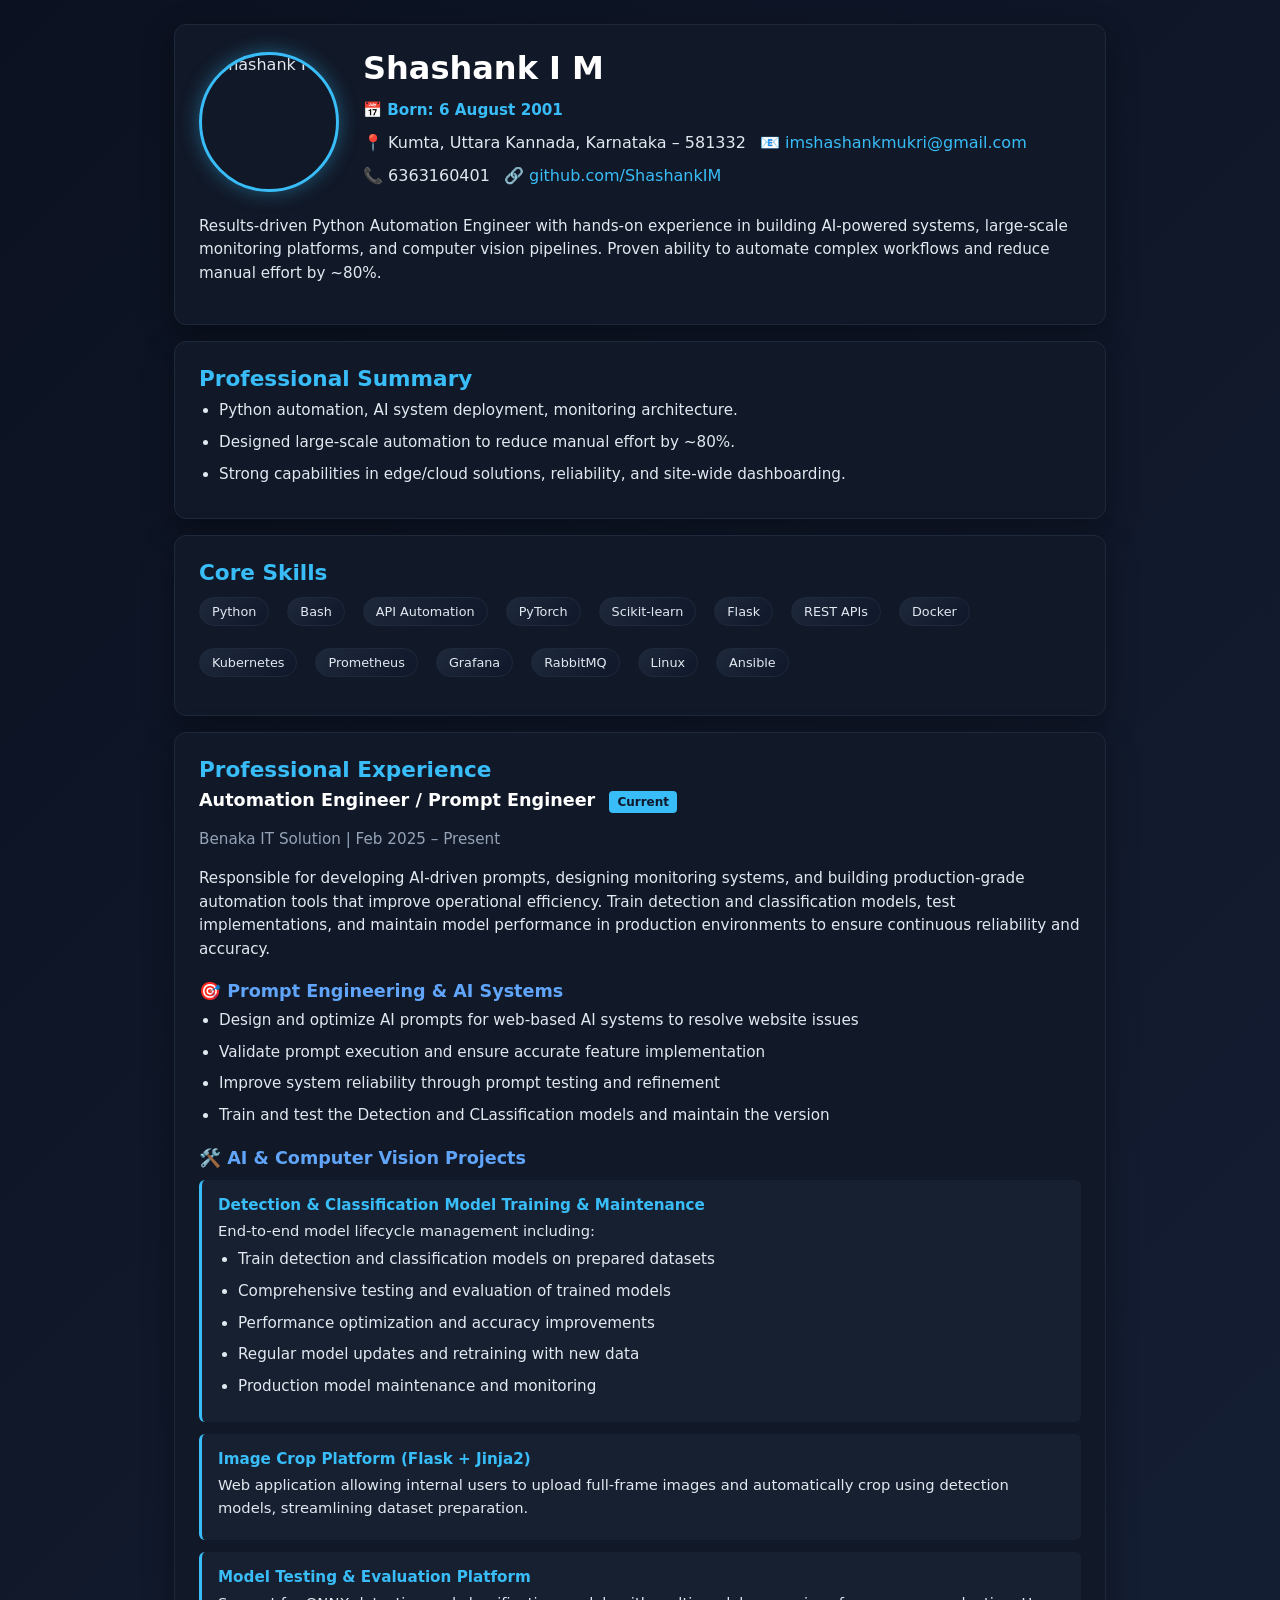
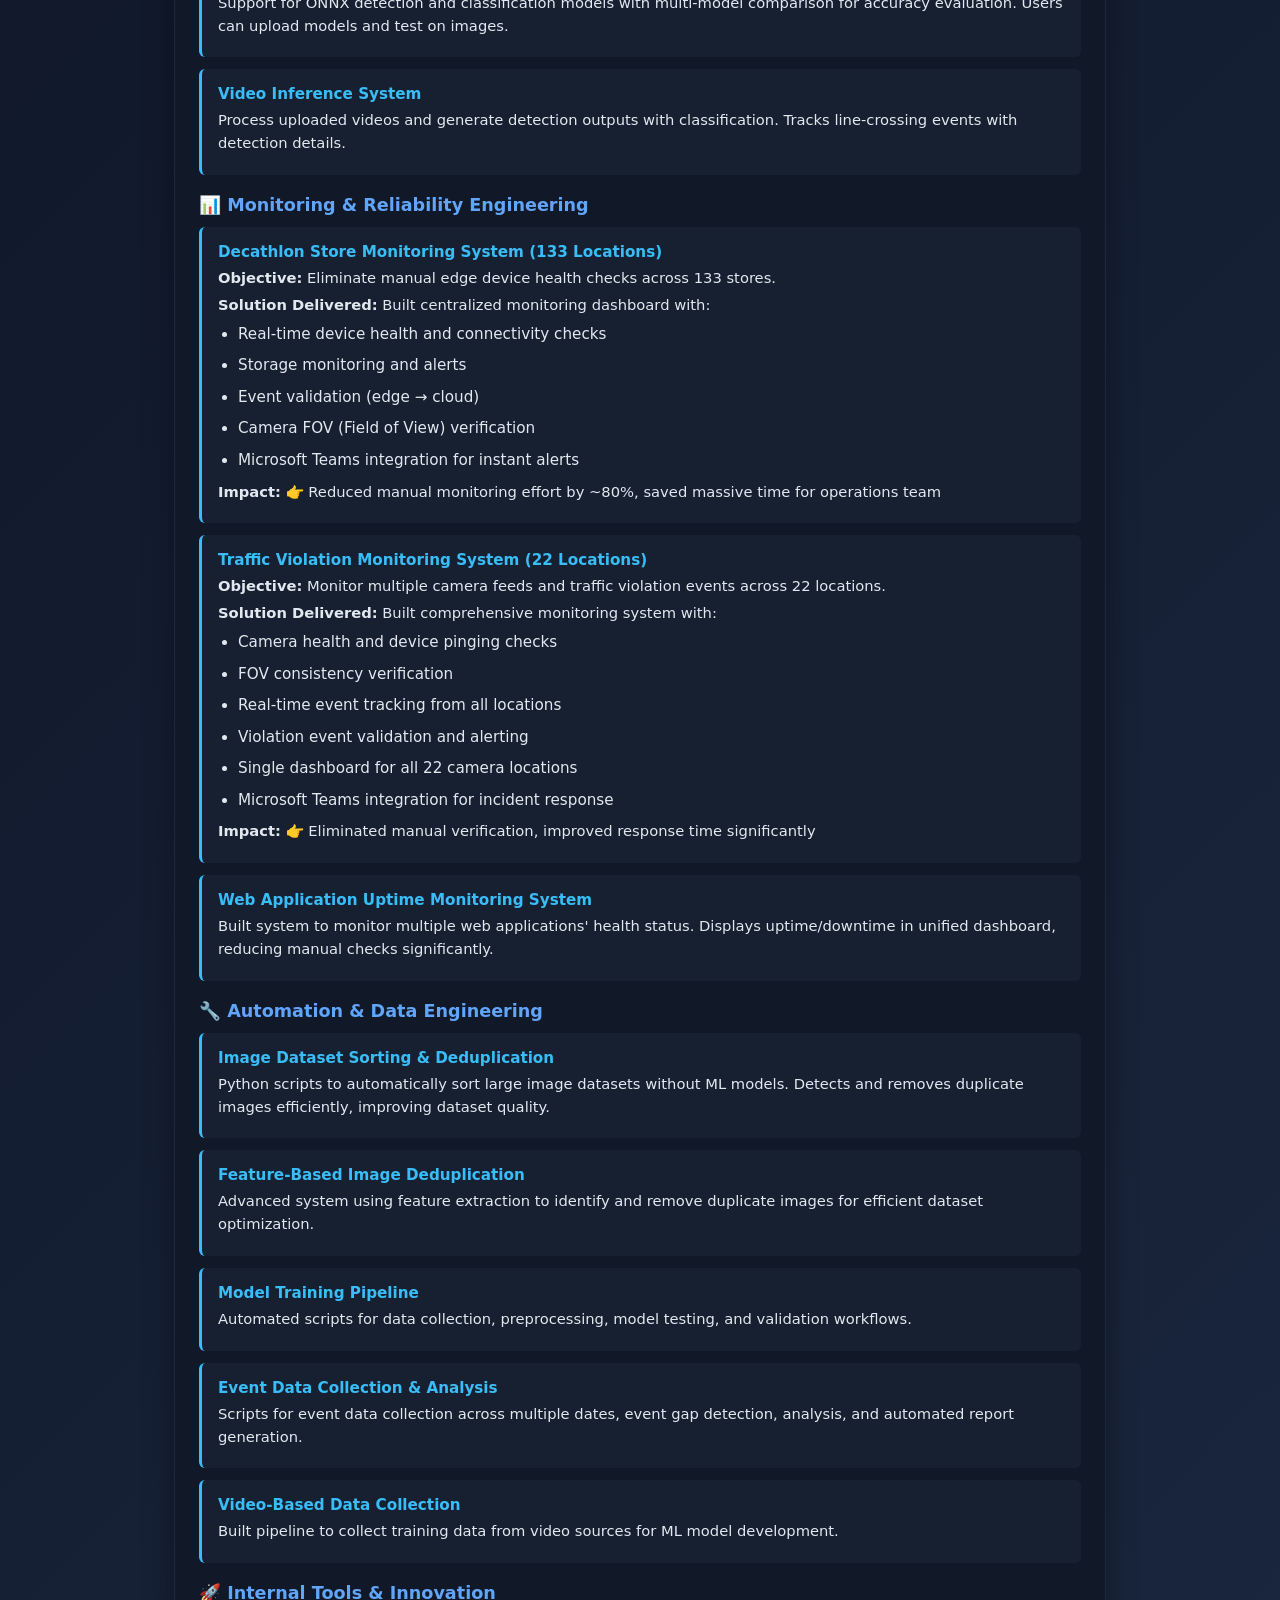
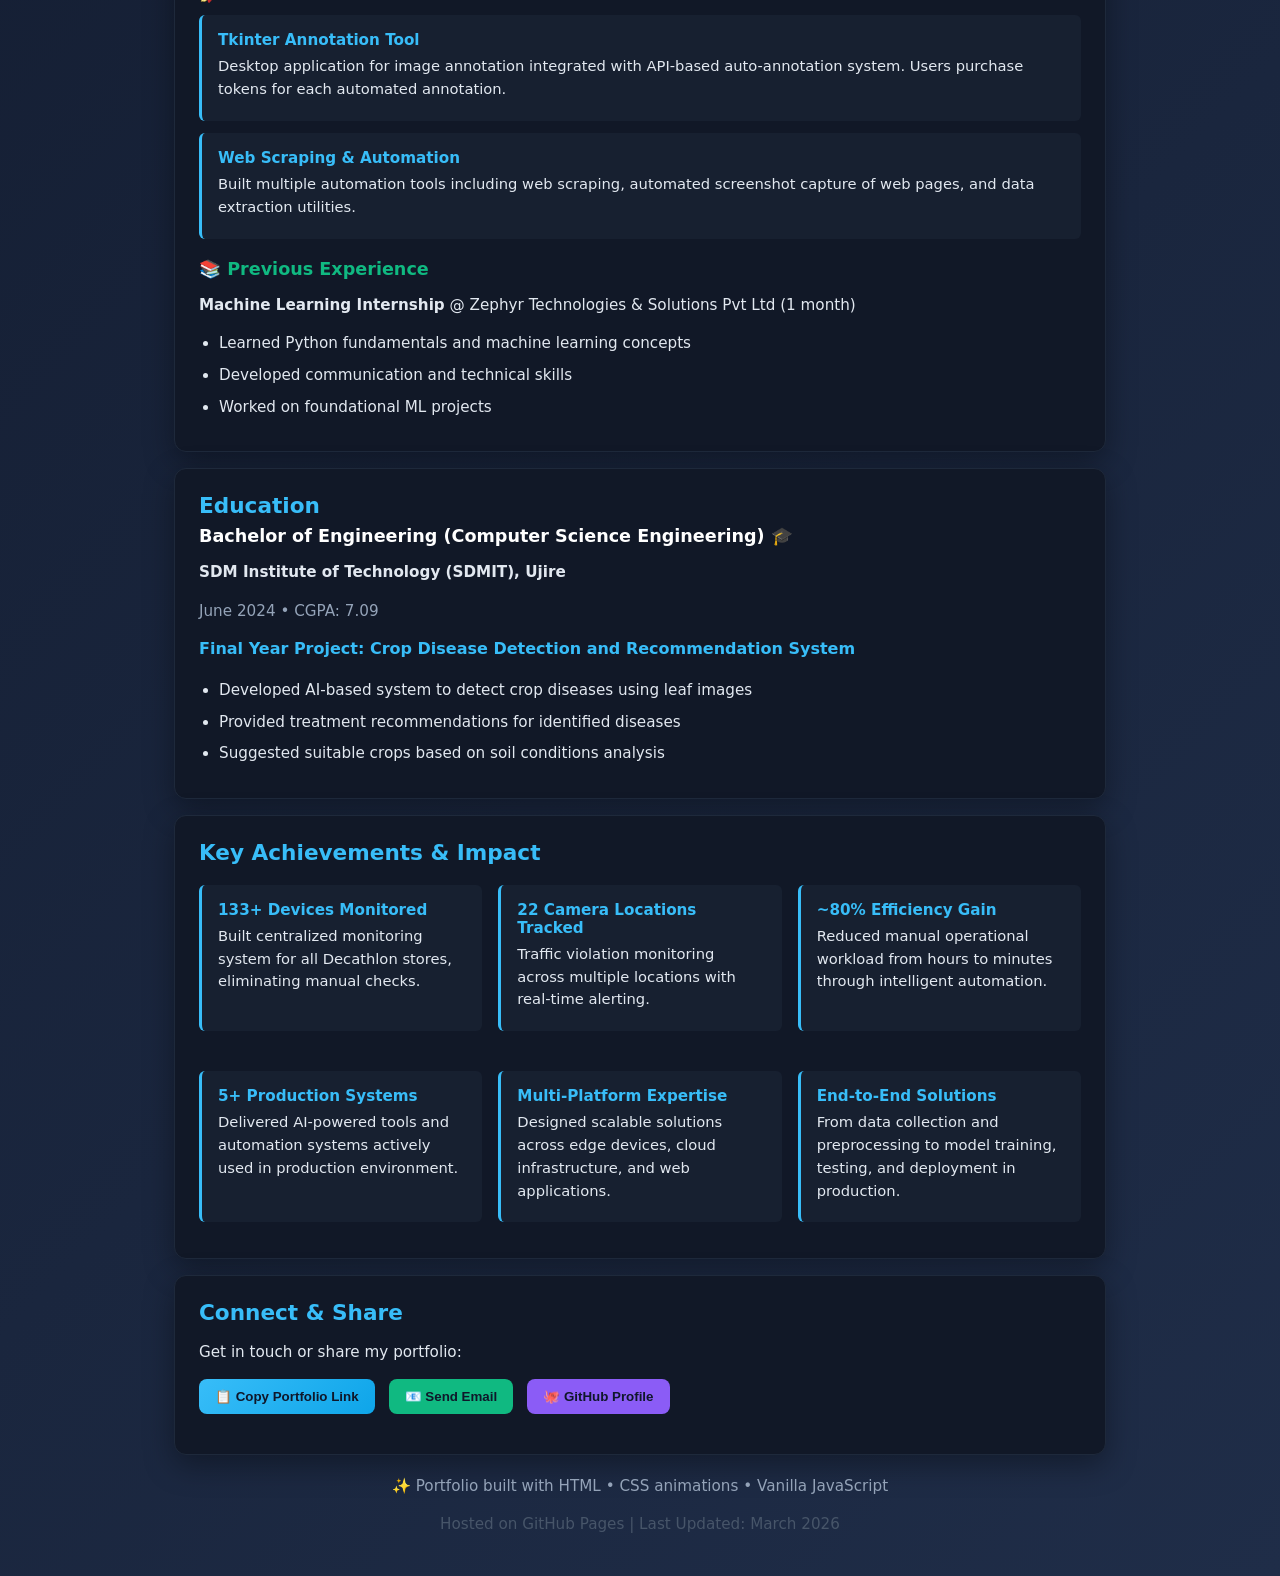
==== index.html @ 0ca509e6 "add new skills ansible" ====
<!DOCTYPE html>
<html lang="en">
<head>
  <meta charset="UTF-8" />
  <meta name="viewport" content="width=device-width, initial-scale=1.0" />
  <title>Shashank I M | Portfolio</title>
  <style>
    :root {
      --bg: #0f172a;
      --card: #111827;
      --text: #e2e8f0;
      --muted: #94a3b8;
      --accent: #38bdf8;
      --accent-dark: #0ea5e9;
      --border: #1e293b;
    }

    * { box-sizing: border-box; }
    body {
      margin: 0;
      font-family: Inter, system-ui, -apple-system, Segoe UI, Roboto, Helvetica, Arial, sans-serif;
      background: linear-gradient(135deg, #0b1120, #1f2d48);
      color: var(--text);
      min-height: 100vh;
      scroll-behavior: smooth;
    }
    .container {
      max-width: 980px;
      margin: 0 auto;
      padding: 24px;
    }
    
    @keyframes fadeInUp {
      from {
        opacity: 0;
        transform: translateY(30px);
      }
      to {
        opacity: 1;
        transform: translateY(0);
      }
    }
    
    @keyframes slideInRight {
      from {
        opacity: 0;
        transform: translateX(-30px);
      }
      to {
        opacity: 1;
        transform: translateX(0);
      }
    }
    
    @keyframes glow {
      0%, 100% {
        box-shadow: 0 10px 30px rgba(56, 189, 248, 0.1);
      }
      50% {
        box-shadow: 0 10px 40px rgba(56, 189, 248, 0.3);
      }
    }
    
    @keyframes pulse {
      0%, 100% { opacity: 1; }
      50% { opacity: 0.85; }
    }
    
    .card {
      background: var(--card);
      border: 1px solid var(--border);
      border-radius: 12px;
      box-shadow: 0 10px 30px rgba(0,0,0,.35);
      padding: 24px;
      margin-bottom: 16px;
      animation: fadeInUp 0.6s ease-out;
      transition: all 0.3s ease;
    }
    
    .card:hover {
      border-color: var(--accent);
      box-shadow: 0 10px 40px rgba(56, 189, 248, 0.2);
      animation: glow 2s ease-in-out infinite;
    }
    
    .top-bar {
      margin-bottom: 16px;
      animation: fadeInUp 0.5s ease-out;
    }
    
    h1, h2, h3 {
      margin: 0 0 8px;
      font-weight: 700;
      color: #ffffff;
    }
    h1 { font-size: 2rem; }
    h2 { font-size: 1.35rem; color: var(--accent); }
    h3 { font-size: 1.1rem; }
    p, li { line-height: 1.55; font-size: 0.95rem; }
    a {
      color: var(--accent);
      text-decoration: none;
      transition: all 0.2s ease;
    }
    a:hover { 
      color: var(--accent-dark);
      text-decoration: underline;
    }
    
    .profile-section {
      display: flex;
      align-items: center;
      gap: 24px;
      margin-bottom: 20px;
      flex-wrap: wrap;
    }
    
    .profile-img {
      width: 140px;
      height: 140px;
      border-radius: 50%;
      border: 3px solid var(--accent);
      object-fit: cover;
      box-shadow: 0 0 20px rgba(56, 189, 248, 0.4);
      animation: fadeInUp 0.7s ease-out;
      flex-shrink: 0;
    }
    
    .profile-info {
      flex: 1;
      min-width: 200px;
      animation: slideInRight 0.7s ease-out;
    }
    
    .profile-info h1 {
      margin-bottom: 12px;
    }
    
    .badge {
      display: inline-block;
      background: linear-gradient(135deg, #1e293b, #0f172a);
      color: #e2e8f0;
      padding: 6px 12px;
      border-radius: 999px;
      font-size: 0.80rem;
      margin: 4px 4px 4px 0;
      border: 1px solid var(--border);
      transition: all 0.2s ease;
    }
    
    .badge:hover {
      border-color: var(--accent);
      background: linear-gradient(135deg, #1e293b, #0b3a5c);
      color: var(--accent);
    }
    
    ul { padding-left: 20px; margin: 8px 0; }
    li { 
      margin-bottom: 8px;
      transition: all 0.2s ease;
    }
    
    li:hover {
      color: var(--accent);
      transform: translateX(4px);
    }
    
    .flex-row { display: flex; flex-wrap: wrap; gap: 14px; margin-bottom: 10px; }
    .line { border-bottom: 1px solid #1e293b; margin: 12px 0; }
    .right { color: var(--muted); }
    
    .project-item {
      background: rgba(30, 41, 59, 0.5);
      border-left: 3px solid var(--accent);
      padding: 16px;
      border-radius: 6px;
      margin: 12px 0;
      transition: all 0.3s ease;
    }
    
    .project-item:hover {
      background: rgba(30, 41, 59, 0.8);
      border-left-color: var(--accent-dark);
      transform: translateX(4px);
    }
    
    .project-item h4 {
      margin: 0 0 6px;
      color: var(--accent);
      font-size: 0.95rem;
    }
    
    .project-item p {
      margin: 4px 0;
      font-size: 0.92rem;
    }
    
    footer { 
      text-align: center; 
      margin-top: 20px; 
      color: var(--muted); 
      font-size: 0.86rem; 
      animation: fadeInUp 0.8s ease-out;
    }
    
    .btn { 
      background: linear-gradient(135deg, var(--accent), var(--accent-dark));
      color: #0f172a; 
      border: none; 
      border-radius: 8px; 
      padding: 10px 16px; 
      cursor: pointer; 
      font-weight: 600;
      transition: all 0.3s ease;
    }
    
    .btn:hover { 
      box-shadow: 0 0 15px rgba(56, 189, 248, 0.5);
      transform: translateY(-2px);
    }
    
    .section-badge {
      display: inline-block;
      background: var(--accent);
      color: #0f172a;
      padding: 4px 8px;
      border-radius: 4px;
      font-size: 0.75rem;
      font-weight: 700;
      margin-left: 8px;
    }

    @media (max-width: 720px) {
      .container { padding: 16px; }
      h1 { font-size: 1.75rem; }
      .profile-section {
        flex-direction: column;
        align-items: center;
        text-align: center;
      }
      .profile-img {
        width: 120px;
        height: 120px;
      }
    }
  </style>
</head>
<body>
  <div class="container">
    <div class="card top-bar">
      <div class="profile-section">
        <img src="shashank_I_M.jpeg" alt="Shashank I M" class="profile-img" />
        <div class="profile-info">
          <h1>Shashank I M</h1>
          <p style="margin: 8px 0; color: var(--accent); font-weight: 600;">📅 Born: 6 August 2001</p>
          <div class="flex-row" style="margin-top: 10px;">
            <span>📍 Kumta, Uttara Kannada, Karnataka – 581332</span>
            <span>📧 <a href="mailto:imshashankmukri@gmail.com">imshashankmukri@gmail.com</a></span>
            <span>📞 6363160401</span>
            <span>🔗 <a href="https://github.com/ShashankIM" target="_blank">github.com/ShashankIM</a></span>
          </div>
        </div>
      </div>
      <p>Results-driven Python Automation Engineer with hands-on experience in building AI-powered systems, large-scale monitoring platforms, and computer vision pipelines. Proven ability to automate complex workflows and reduce manual effort by ~80%.</p>
    </div>

    <div class="card">
      <h2>Professional Summary</h2>
      <ul>
        <li>Python automation, AI system deployment, monitoring architecture.</li>
        <li>Designed large-scale automation to reduce manual effort by ~80%.</li>
        <li>Strong capabilities in edge/cloud solutions, reliability, and site-wide dashboarding.</li>
      </ul>
    </div>

    <div class="card">
      <h2>Core Skills</h2>
      <div class="flex-row">
        <span class="badge">Python</span>
        <span class="badge">Bash</span>
        <span class="badge">API Automation</span>
        <span class="badge">PyTorch</span>
        <span class="badge">Scikit-learn</span>
        <span class="badge">Flask</span>
        <span class="badge">REST APIs</span>
        <span class="badge">Docker</span>
        <span class="badge">Kubernetes</span>
        <span class="badge">Prometheus</span>
        <span class="badge">Grafana</span>
        <span class="badge">RabbitMQ</span>
        <span class="badge">Linux</span>
        <span class="badge">Ansible</span>
      </div>
    </div>

    <div class="card">
      <h2>Professional Experience</h2>
      
      <h3>Automation Engineer / Prompt Engineer <span class="section-badge">Current</span></h3>
      <p class="right">Benaka IT Solution | Feb 2025 – Present</p>
      <p>Responsible for developing AI-driven prompts, designing monitoring systems, and building production-grade automation tools that improve operational efficiency. Train detection and classification models, test implementations, and maintain model performance in production environments to ensure continuous reliability and accuracy.</p>

      <h3 style="margin-top: 20px; color: #60a5fa;">🎯 Prompt Engineering & AI Systems</h3>
      <ul>
        <li>Design and optimize AI prompts for web-based AI systems to resolve website issues</li>
        <li>Validate prompt execution and ensure accurate feature implementation</li>
        <li>Improve system reliability through prompt testing and refinement</li>
        <li>Train and test the Detection and CLassification models and maintain the version</li>
      </ul>

      <h3 style="margin-top: 20px; color: #60a5fa;">🛠️ AI & Computer Vision Projects</h3>
      <div class="project-item">
        <h4>Detection & Classification Model Training & Maintenance</h4>
        <p>End-to-end model lifecycle management including:</p>
        <ul style="margin: 6px 0 0 0;">
          <li>Train detection and classification models on prepared datasets</li>
          <li>Comprehensive testing and evaluation of trained models</li>
          <li>Performance optimization and accuracy improvements</li>
          <li>Regular model updates and retraining with new data</li>
          <li>Production model maintenance and monitoring</li>
        </ul>
      </div>
      <div class="project-item">
        <h4>Image Crop Platform (Flask + Jinja2)</h4>
        <p>Web application allowing internal users to upload full-frame images and automatically crop using detection models, streamlining dataset preparation.</p>
      </div>
      <div class="project-item">
        <h4>Model Testing & Evaluation Platform</h4>
        <p>Support for ONNX detection and classification models with multi-model comparison for accuracy evaluation. Users can upload models and test on images.</p>
      </div>
      <div class="project-item">
        <h4>Video Inference System</h4>
        <p>Process uploaded videos and generate detection outputs with classification. Tracks line-crossing events with detection details.</p>
      </div>

      <h3 style="margin-top: 20px; color: #60a5fa;">📊 Monitoring & Reliability Engineering</h3>
      
      <div class="project-item">
        <h4>Decathlon Store Monitoring System (133 Locations)</h4>
        <p><strong>Objective:</strong> Eliminate manual edge device health checks across 133 stores.</p>
        <p><strong>Solution Delivered:</strong> Built centralized monitoring dashboard with:</p>
        <ul style="margin: 6px 0 0 0;">
          <li>Real-time device health and connectivity checks</li>
          <li>Storage monitoring and alerts</li>
          <li>Event validation (edge → cloud)</li>
          <li>Camera FOV (Field of View) verification</li>
          <li>Microsoft Teams integration for instant alerts</li>
        </ul>
        <p><strong>Impact:</strong> 👉 Reduced manual monitoring effort by ~80%, saved massive time for operations team</p>
      </div>

      <div class="project-item">
        <h4>Traffic Violation Monitoring System (22 Locations)</h4>
        <p><strong>Objective:</strong> Monitor multiple camera feeds and traffic violation events across 22 locations.</p>
        <p><strong>Solution Delivered:</strong> Built comprehensive monitoring system with:</p>
        <ul style="margin: 6px 0 0 0;">
          <li>Camera health and device pinging checks</li>
          <li>FOV consistency verification</li>
          <li>Real-time event tracking from all locations</li>
          <li>Violation event validation and alerting</li>
          <li>Single dashboard for all 22 camera locations</li>
          <li>Microsoft Teams integration for incident response</li>
        </ul>
        <p><strong>Impact:</strong> 👉 Eliminated manual verification, improved response time significantly</p>
      </div>

      <div class="project-item">
        <h4>Web Application Uptime Monitoring System</h4>
        <p>Built system to monitor multiple web applications' health status. Displays uptime/downtime in unified dashboard, reducing manual checks significantly.</p>
      </div>

      <h3 style="margin-top: 20px; color: #60a5fa;">🔧 Automation & Data Engineering</h3>
      <div class="project-item">
        <h4>Image Dataset Sorting & Deduplication</h4>
        <p>Python scripts to automatically sort large image datasets without ML models. Detects and removes duplicate images efficiently, improving dataset quality.</p>
      </div>
      <div class="project-item">
        <h4>Feature-Based Image Deduplication</h4>
        <p>Advanced system using feature extraction to identify and remove duplicate images for efficient dataset optimization.</p>
      </div>
      <div class="project-item">
        <h4>Model Training Pipeline</h4>
        <p>Automated scripts for data collection, preprocessing, model testing, and validation workflows.</p>
      </div>
      <div class="project-item">
        <h4>Event Data Collection & Analysis</h4>
        <p>Scripts for event data collection across multiple dates, event gap detection, analysis, and automated report generation.</p>
      </div>
      <div class="project-item">
        <h4>Video-Based Data Collection</h4>
        <p>Built pipeline to collect training data from video sources for ML model development.</p>
      </div>

      <h3 style="margin-top: 20px; color: #60a5fa;">🚀 Internal Tools & Innovation</h3>
      <div class="project-item">
        <h4>Tkinter Annotation Tool</h4>
        <p>Desktop application for image annotation integrated with API-based auto-annotation system. Users purchase tokens for each automated annotation.</p>
      </div>
      <div class="project-item">
        <h4>Web Scraping & Automation</h4>
        <p>Built multiple automation tools including web scraping, automated screenshot capture of web pages, and data extraction utilities.</p>
      </div>

      <h3 style="margin-top: 20px; color: #10b981;">📚 Previous Experience</h3>
      <p><strong>Machine Learning Internship</strong> @ Zephyr Technologies & Solutions Pvt Ltd (1 month)</p>
      <ul>
        <li>Learned Python fundamentals and machine learning concepts</li>
        <li>Developed communication and technical skills</li>
        <li>Worked on foundational ML projects</li>
      </ul>
    </div>

    <div class="card">
      <h2>Education</h2>
      
      <h3>Bachelor of Engineering (Computer Science Engineering) 🎓</h3>
      <p><strong>SDM Institute of Technology (SDMIT), Ujire</strong></p>
      <p class="right">June 2024 • CGPA: 7.09</p>
      
      <h4 style="color: var(--accent); margin-top: 12px;">Final Year Project: Crop Disease Detection and Recommendation System</h4>
      <ul>
        <li>Developed AI-based system to detect crop diseases using leaf images</li>
        <li>Provided treatment recommendations for identified diseases</li>
        <li>Suggested suitable crops based on soil conditions analysis</li>
      </ul>
    </div>

    <div class="card">
      <h2>Key Achievements & Impact</h2>
      <div style="display: grid; grid-template-columns: repeat(auto-fit, minmax(250px, 1fr)); gap: 16px;">
        <div class="project-item">
          <h4>133+ Devices Monitored</h4>
          <p>Built centralized monitoring system for all Decathlon stores, eliminating manual checks.</p>
        </div>
        <div class="project-item">
          <h4>22 Camera Locations Tracked</h4>
          <p>Traffic violation monitoring across multiple locations with real-time alerting.</p>
        </div>
        <div class="project-item">
          <h4>~80% Efficiency Gain</h4>
          <p>Reduced manual operational workload from hours to minutes through intelligent automation.</p>
        </div>
        <div class="project-item">
          <h4>5+ Production Systems</h4>
          <p>Delivered AI-powered tools and automation systems actively used in production environment.</p>
        </div>
        <div class="project-item">
          <h4>Multi-Platform Expertise</h4>
          <p>Designed scalable solutions across edge devices, cloud infrastructure, and web applications.</p>
        </div>
        <div class="project-item">
          <h4>End-to-End Solutions</h4>
          <p>From data collection and preprocessing to model training, testing, and deployment in production.</p>
        </div>
      </div>
    </div>

    <div class="card">
      <h2>Connect & Share</h2>
      <p>Get in touch or share my portfolio:</p>
      <div class="flex-row">
        <button class="btn" id="copyButton">📋 Copy Portfolio Link</button>
        <button class="btn" style="background: #10b981;" onclick="window.open('mailto:imshashankmukri@gmail.com')">📧 Send Email</button>
        <button class="btn" style="background: #8b5cf6;" onclick="window.open('https://github.com/ShashankIM', '_blank')">🐙 GitHub Profile</button>
      </div>
      <p id="copyStatus" style="margin-top: 12px; color: var(--accent);"></p>
    </div>

    <footer>
      <p>✨ Portfolio built with HTML • CSS animations • Vanilla JavaScript</p>
      <p style="margin-top: 8px; color: #475569;">Hosted on GitHub Pages | Last Updated: March 2026</p>
    </footer>
  </div>

  <script>
    // Copy portfolio link functionality
    document.querySelector('#copyButton').addEventListener('click', function () {
      const url = window.location.href;
      navigator.clipboard.writeText(url).then(() => {
        const status = document.querySelector('#copyStatus');
        status.textContent = '✅ Portfolio link copied to clipboard!';
        setTimeout(() => {
          status.textContent = '';
        }, 3000);
      }).catch(() => {
        document.querySelector('#copyStatus').textContent = '❌ Copy failed. Please copy manually.';
      });
    });

    // Scroll animation - add animation class on scroll
    const observerOptions = {
      threshold: 0.1,
      rootMargin: '0px 0px -50px 0px'
    };

    const observer = new IntersectionObserver(function(entries) {
      entries.forEach(entry => {
        if (entry.isIntersecting) {
          entry.target.style.animation = getComputedStyle(entry.target).animation || 'fadeInUp 0.6s ease-out forwards';
        }
      });
    }, observerOptions);

    // Observe all cards
    document.querySelectorAll('.card').forEach(card => {
      observer.observe(card);
    });

    // Smooth scroll behavior for links
    document.querySelectorAll('a[href^="#"]').forEach(anchor => {
      anchor.addEventListener('click', function (e) {
        e.preventDefault();
        const target = document.querySelector(this.getAttribute('href'));
        if (target) {
          target.scrollIntoView({ behavior: 'smooth' });
        }
      });
    });
  </script>
</body>
</html>
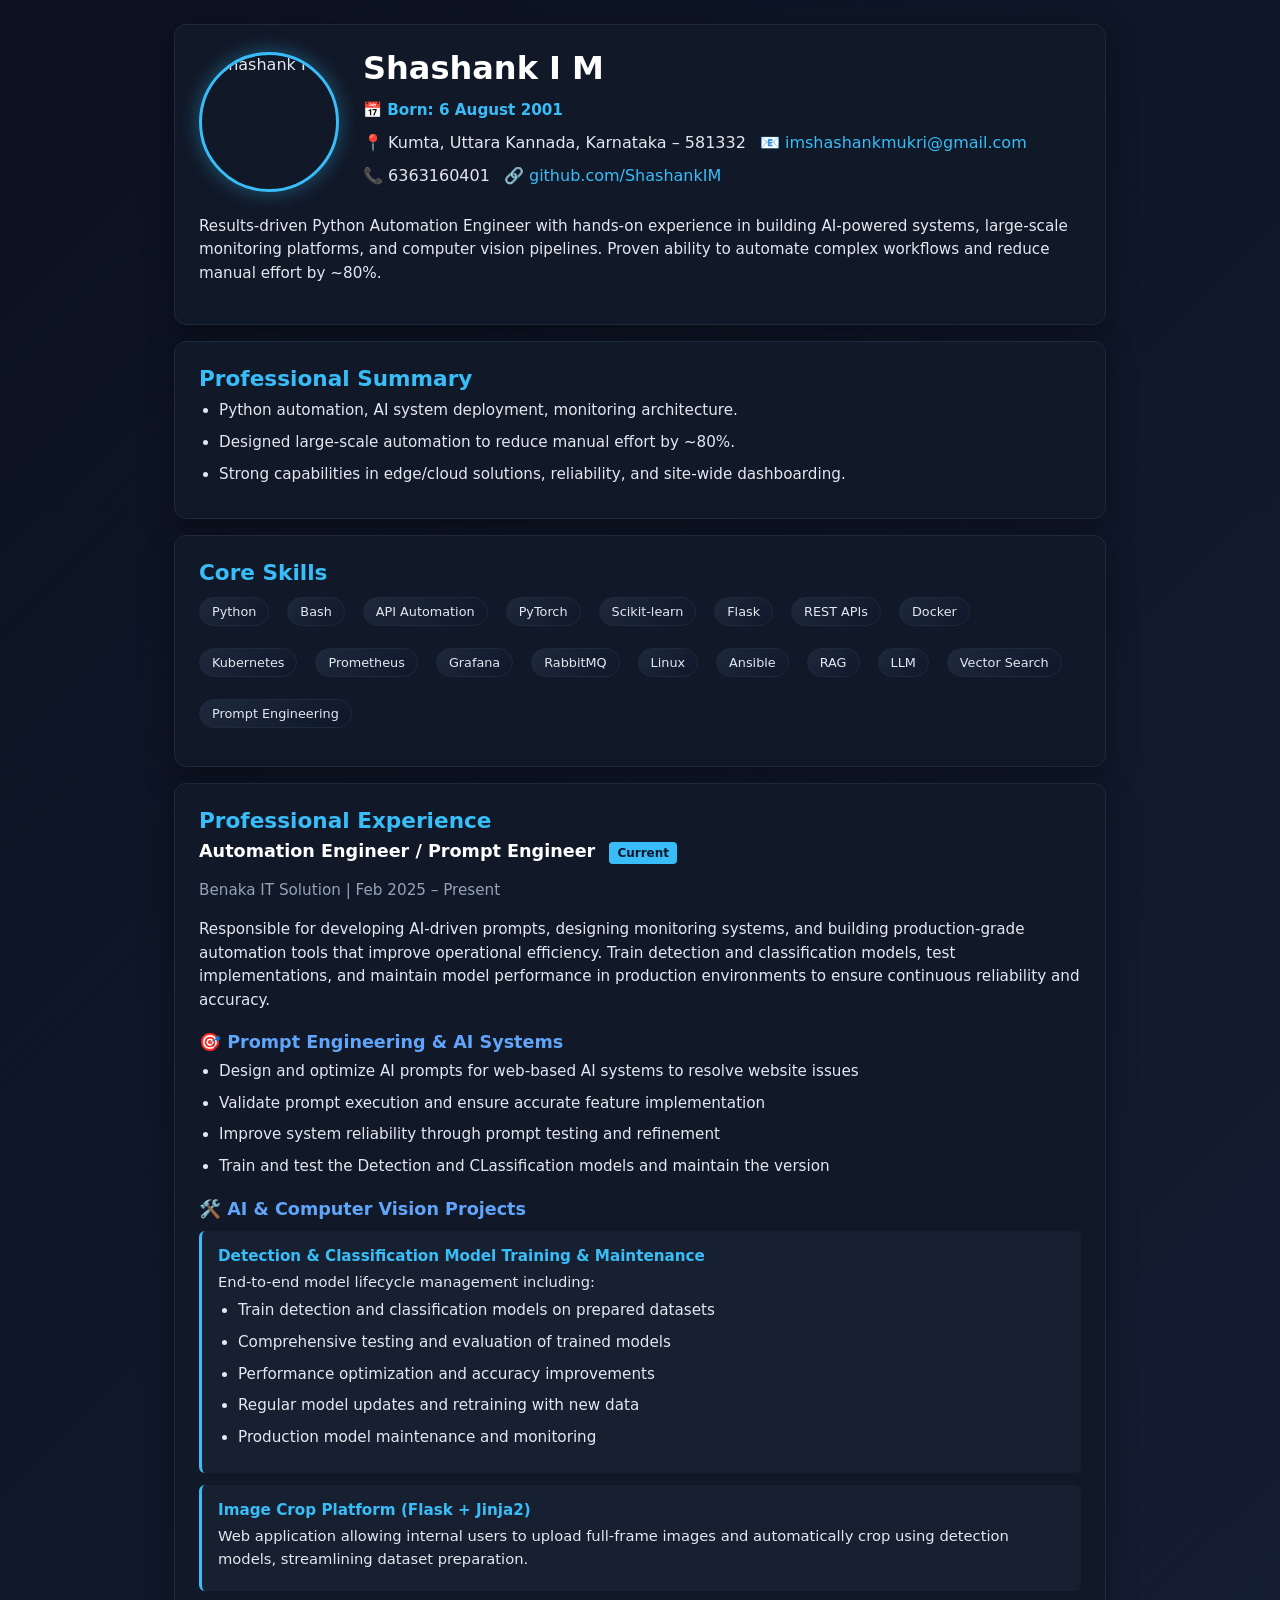
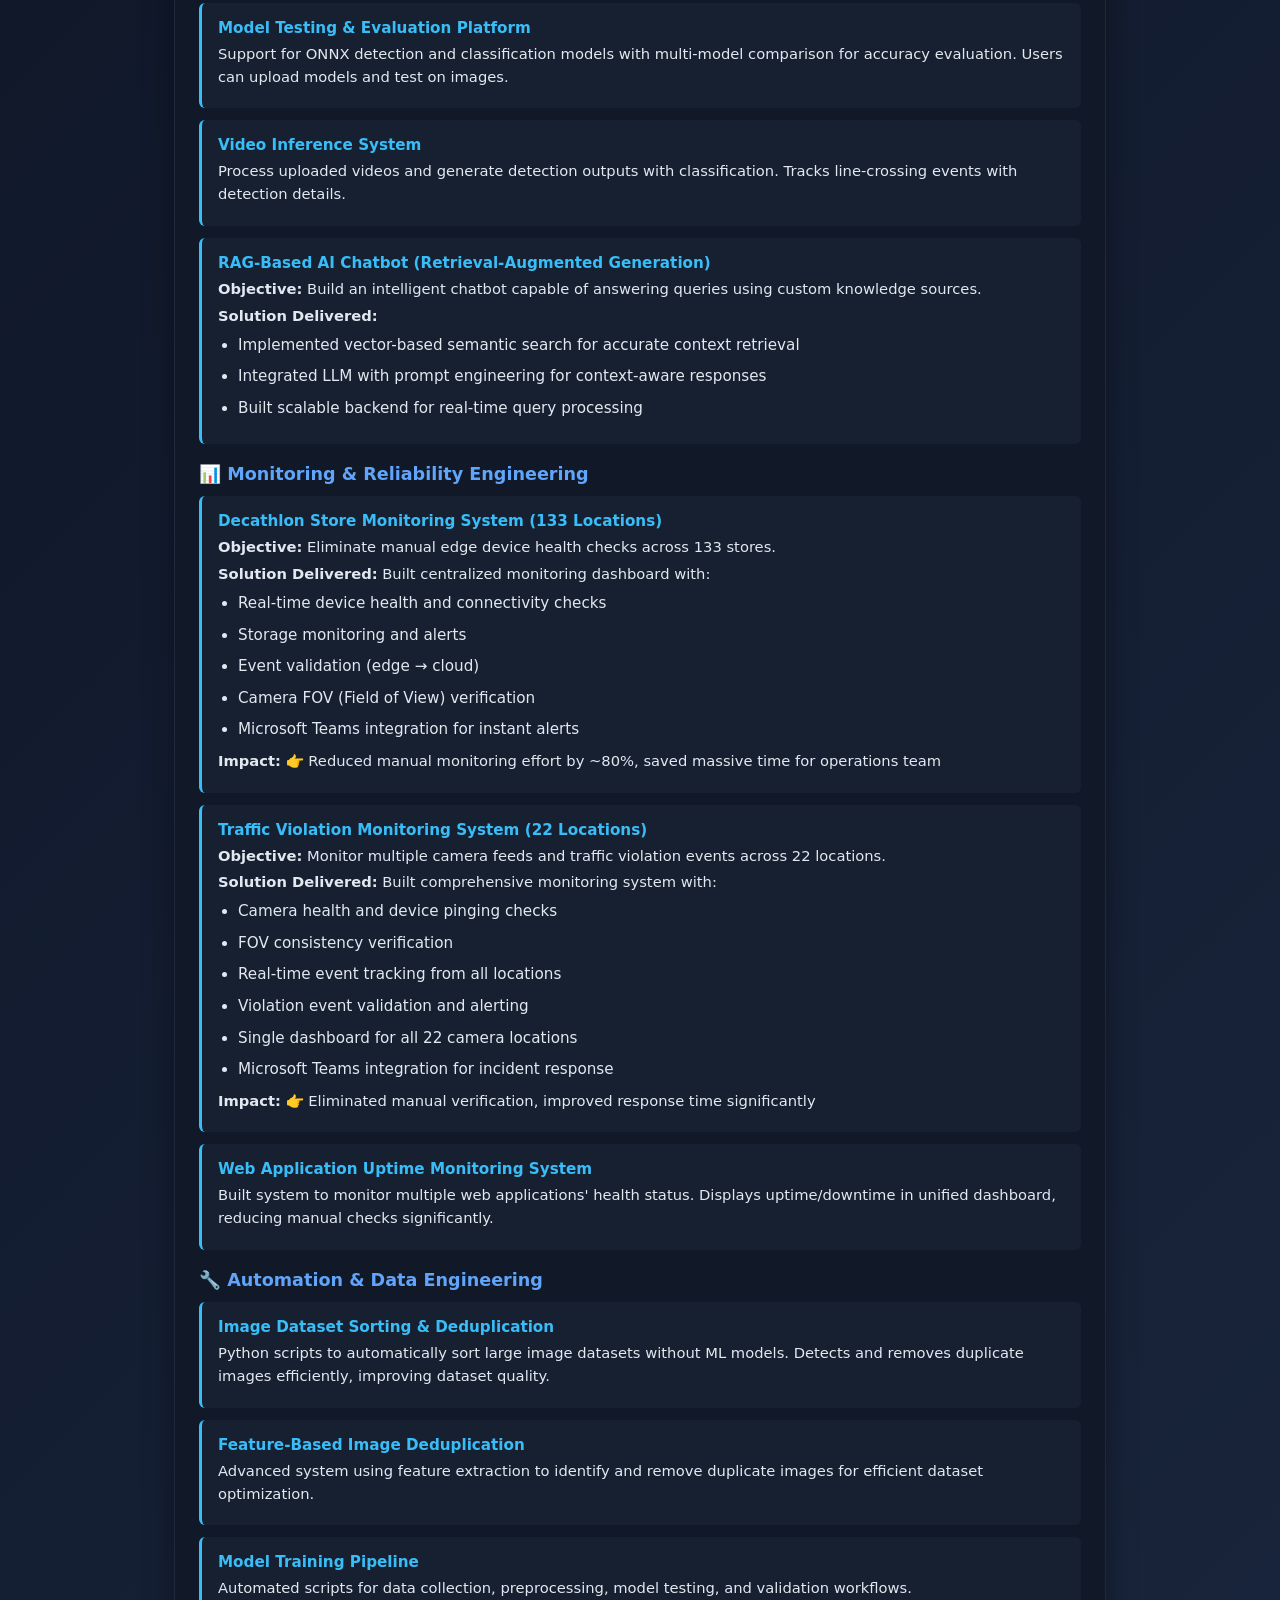
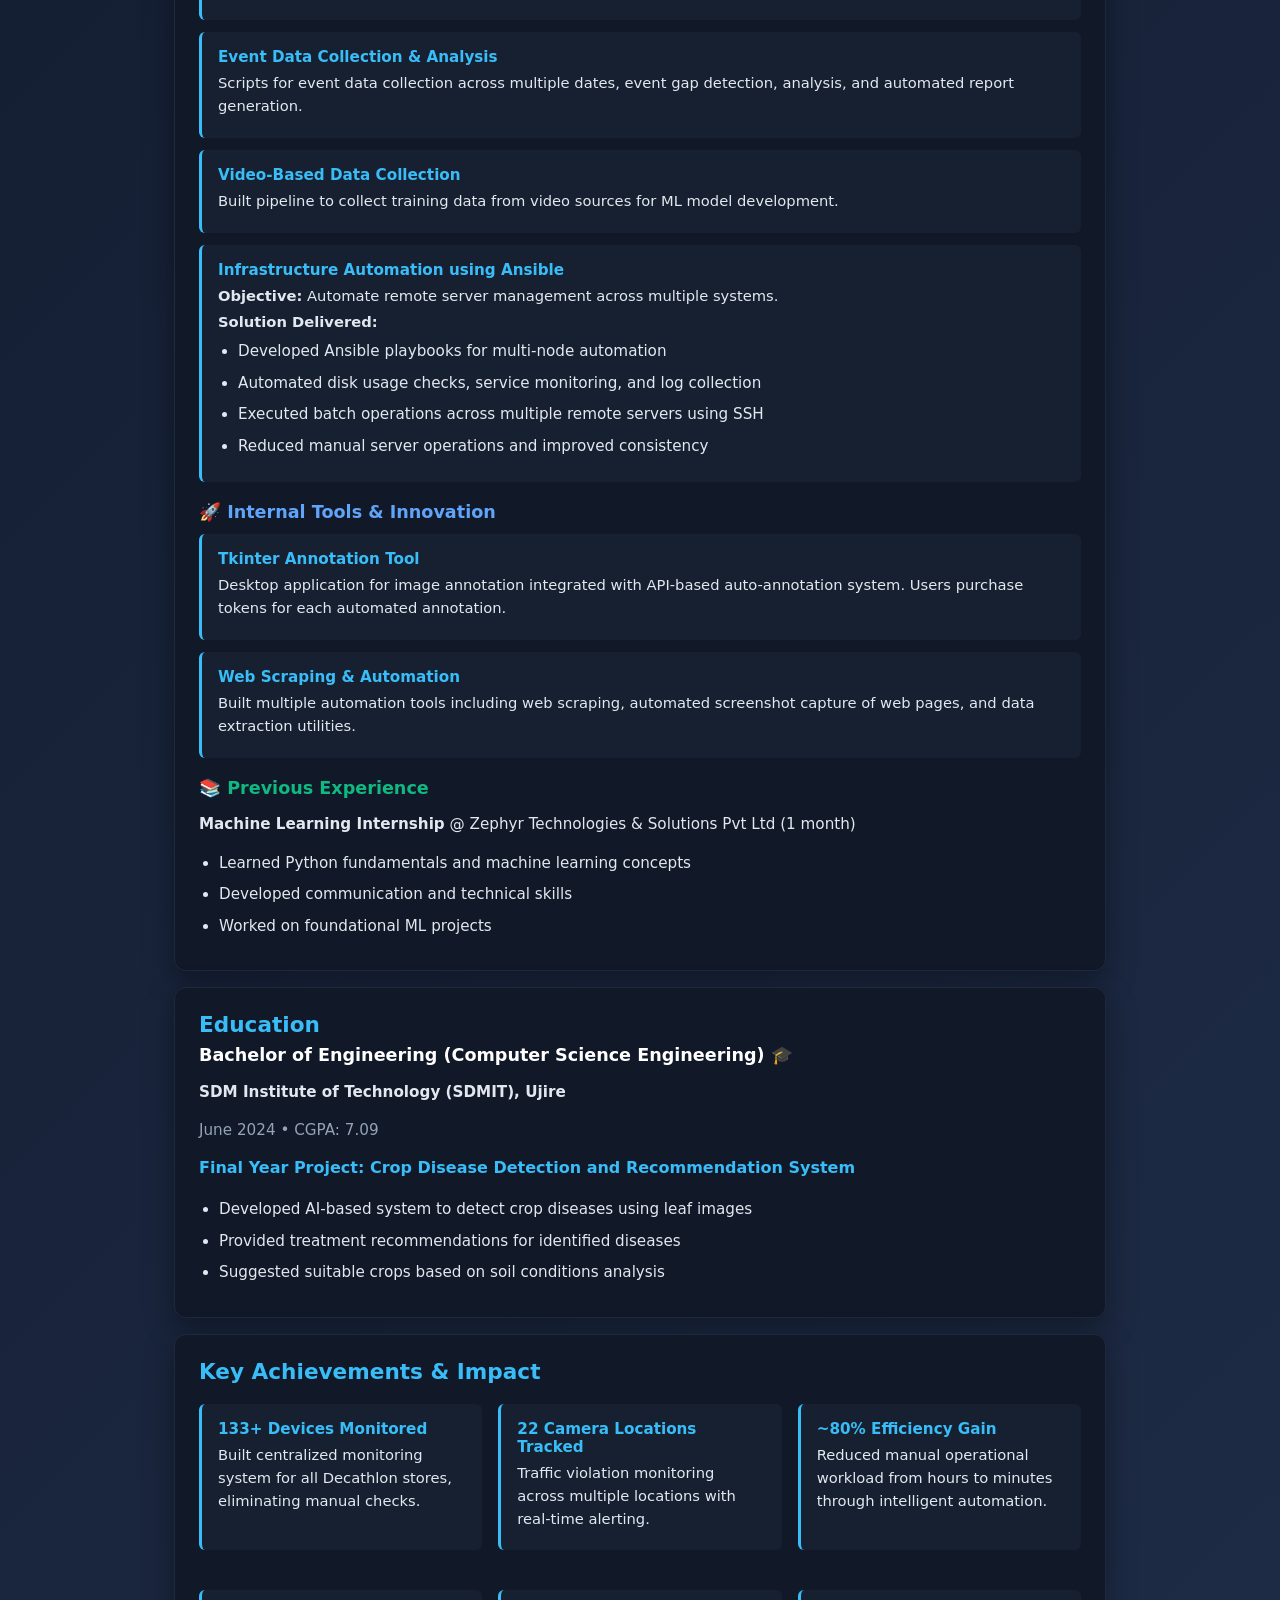
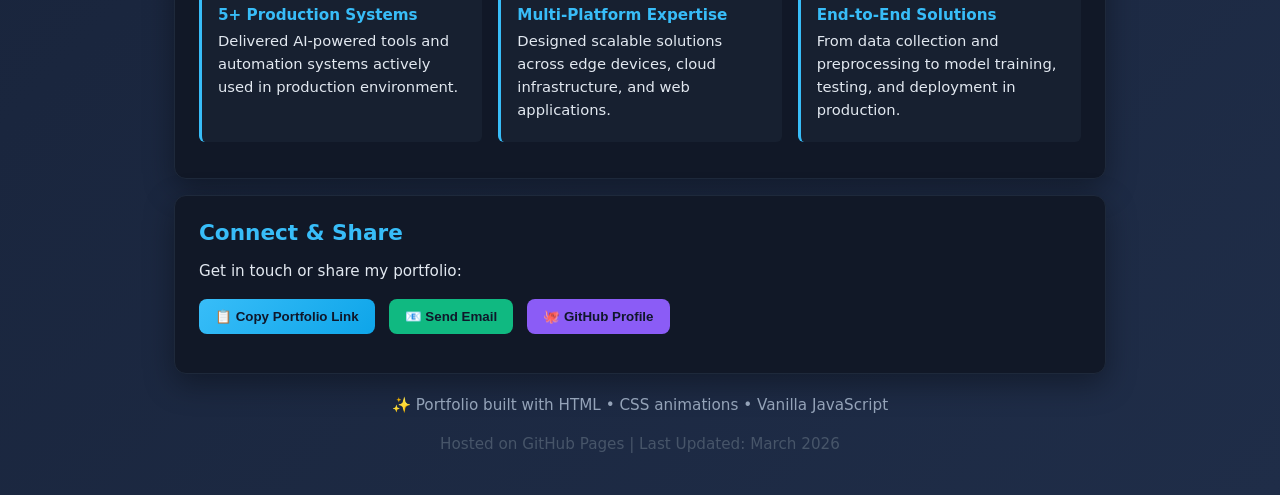
==== commit df90a67b: "updated rag,ansible skills" ====
--- a/index.html
+++ b/index.html
@@ -290,6 +290,10 @@
         <span class="badge">RabbitMQ</span>
         <span class="badge">Linux</span>
         <span class="badge">Ansible</span>
+        <span class="badge">RAG</span>
+        <span class="badge">LLM</span>
+        <span class="badge">Vector Search</span>
+        <span class="badge">Prompt Engineering</span>        
       </div>
     </div>
 
@@ -332,7 +336,16 @@
         <h4>Video Inference System</h4>
         <p>Process uploaded videos and generate detection outputs with classification. Tracks line-crossing events with detection details.</p>
       </div>
-
+      <div class="project-item">
+        <h4>RAG-Based AI Chatbot (Retrieval-Augmented Generation)</h4>
+        <p><strong>Objective:</strong> Build an intelligent chatbot capable of answering queries using custom knowledge sources.</p>
+        <p><strong>Solution Delivered:</strong></p>
+        <ul style="margin: 6px 0 0 0;">
+          <li>Implemented vector-based semantic search for accurate context retrieval</li>
+          <li>Integrated LLM with prompt engineering for context-aware responses</li>
+          <li>Built scalable backend for real-time query processing</li>
+        </ul>
+      </div>
       <h3 style="margin-top: 20px; color: #60a5fa;">📊 Monitoring & Reliability Engineering</h3>
       
       <div class="project-item">
@@ -390,6 +403,17 @@
         <h4>Video-Based Data Collection</h4>
         <p>Built pipeline to collect training data from video sources for ML model development.</p>
       </div>
+      <div class="project-item">
+        <h4>Infrastructure Automation using Ansible</h4>
+        <p><strong>Objective:</strong> Automate remote server management across multiple systems.</p>
+        <p><strong>Solution Delivered:</strong></p>
+        <ul style="margin: 6px 0 0 0;">
+          <li>Developed Ansible playbooks for multi-node automation</li>
+          <li>Automated disk usage checks, service monitoring, and log collection</li>
+          <li>Executed batch operations across multiple remote servers using SSH</li>
+          <li>Reduced manual server operations and improved consistency</li>
+        </ul>
+      </div>      
 
       <h3 style="margin-top: 20px; color: #60a5fa;">🚀 Internal Tools & Innovation</h3>
       <div class="project-item">
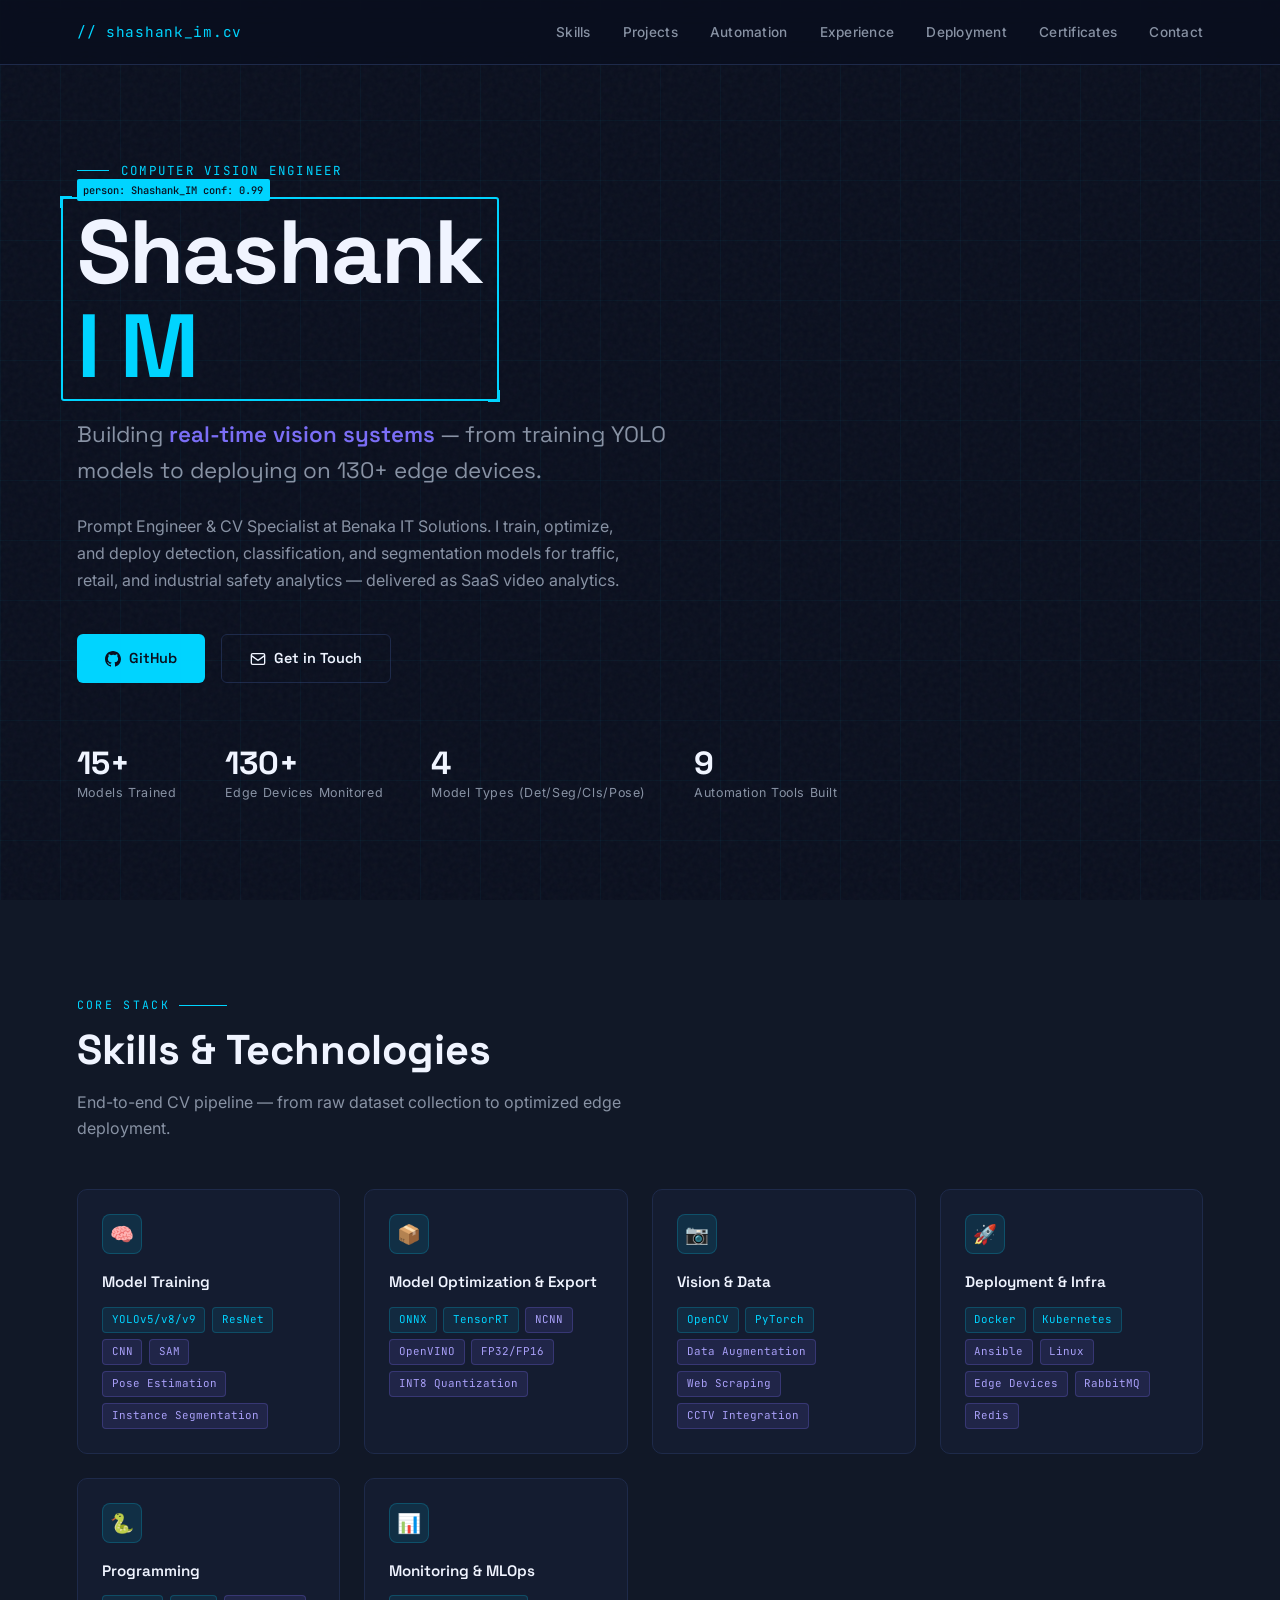
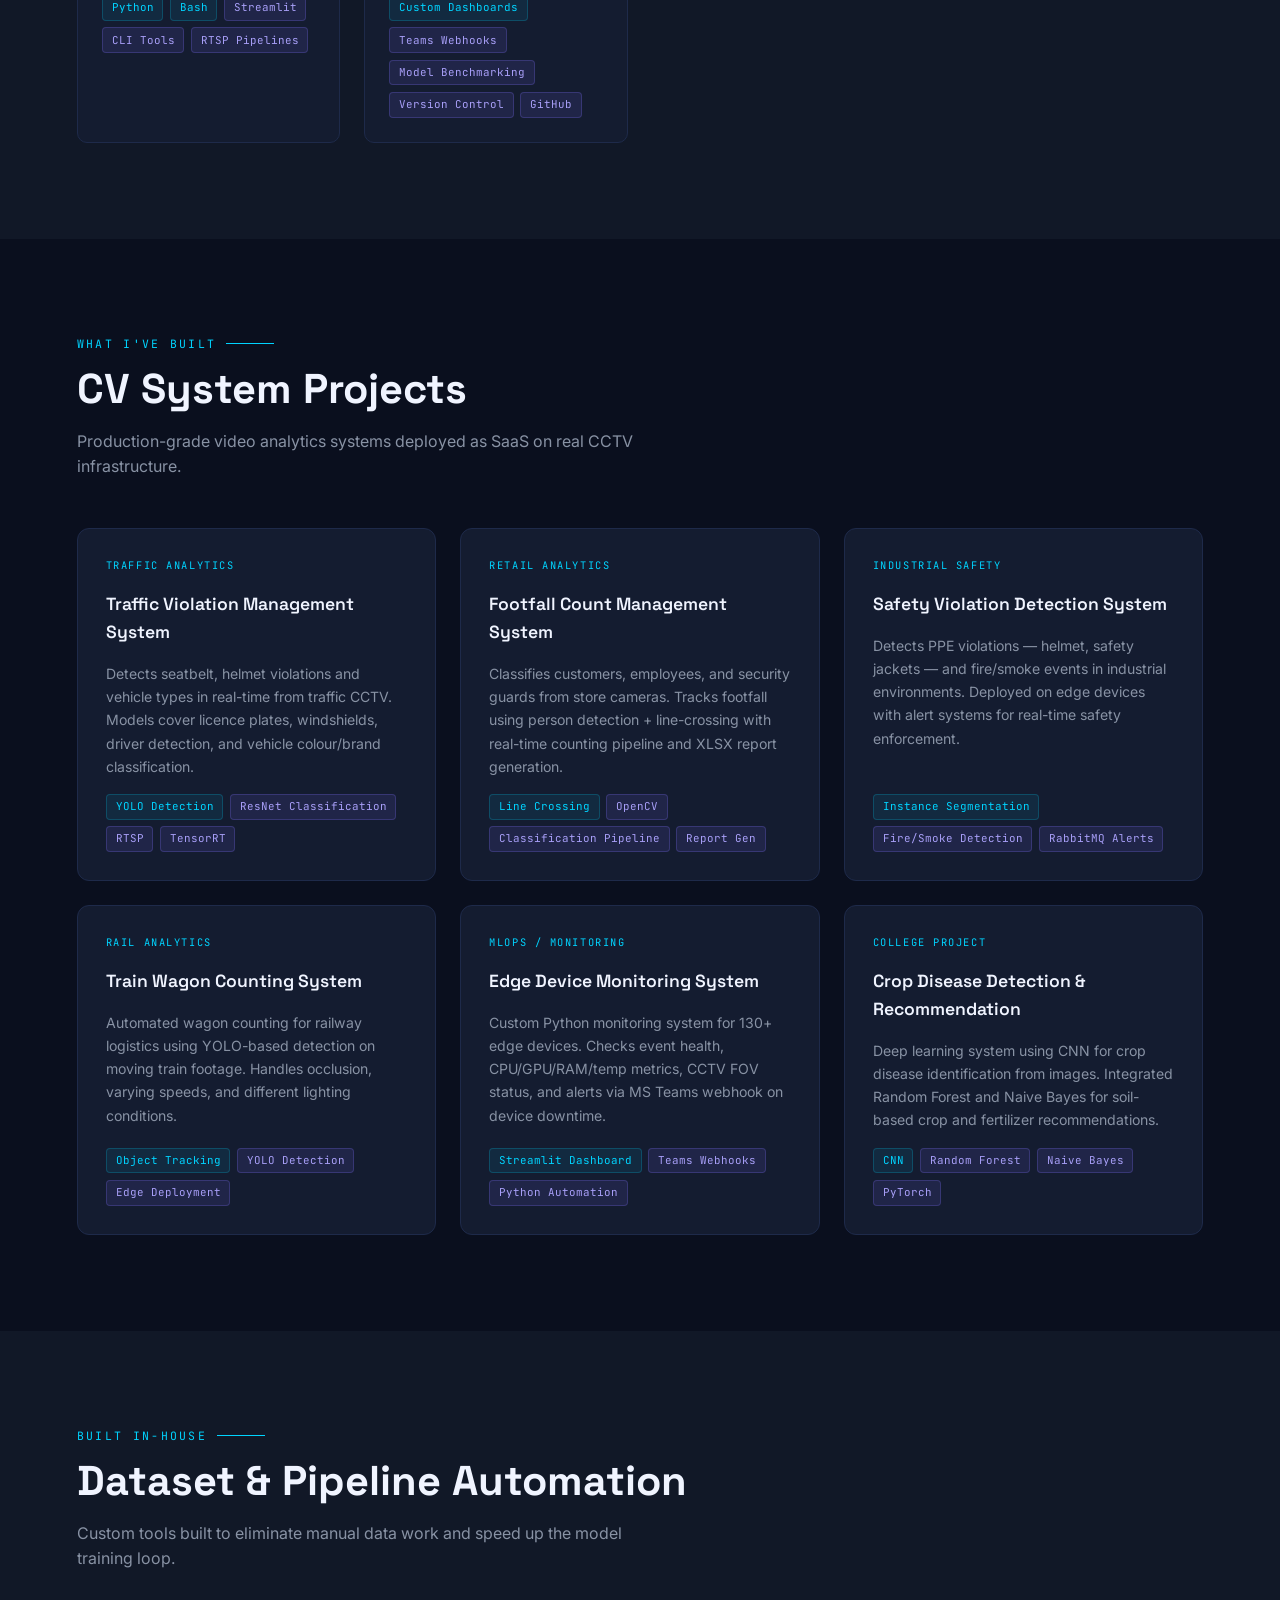
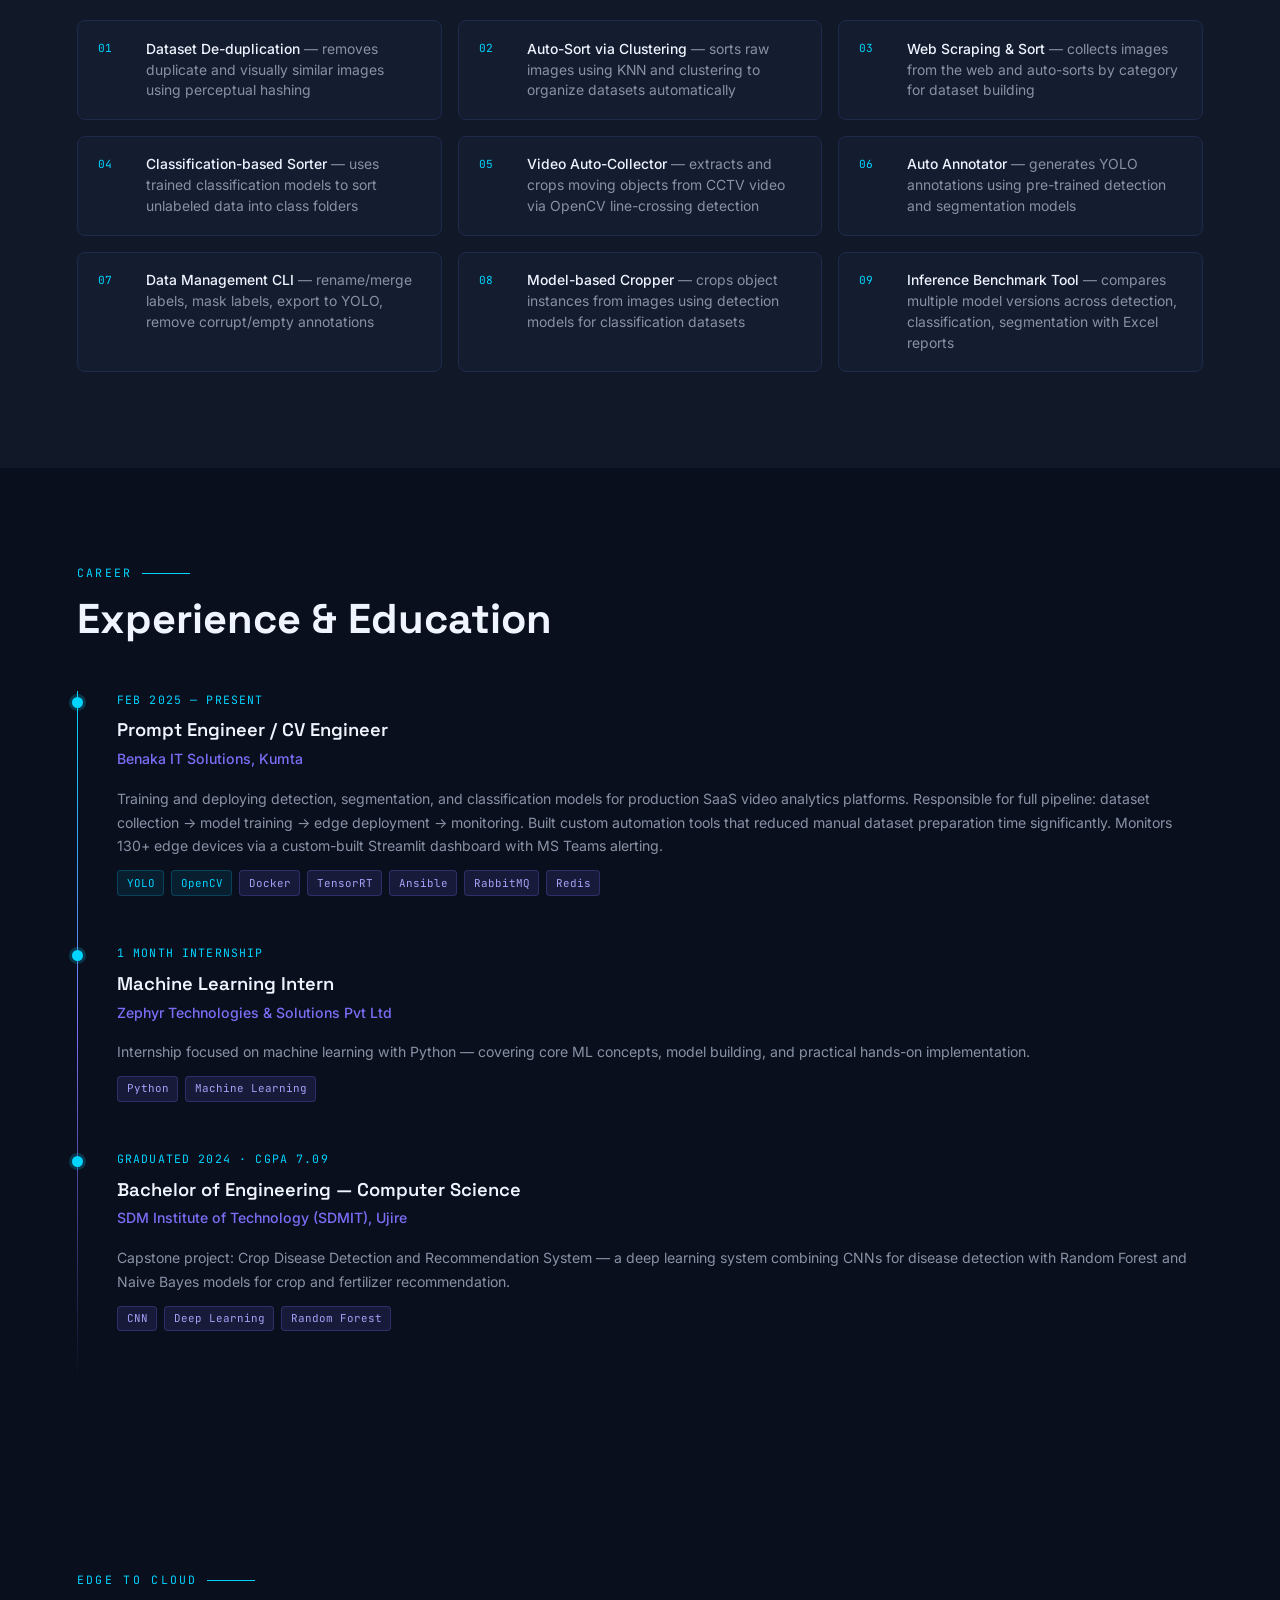
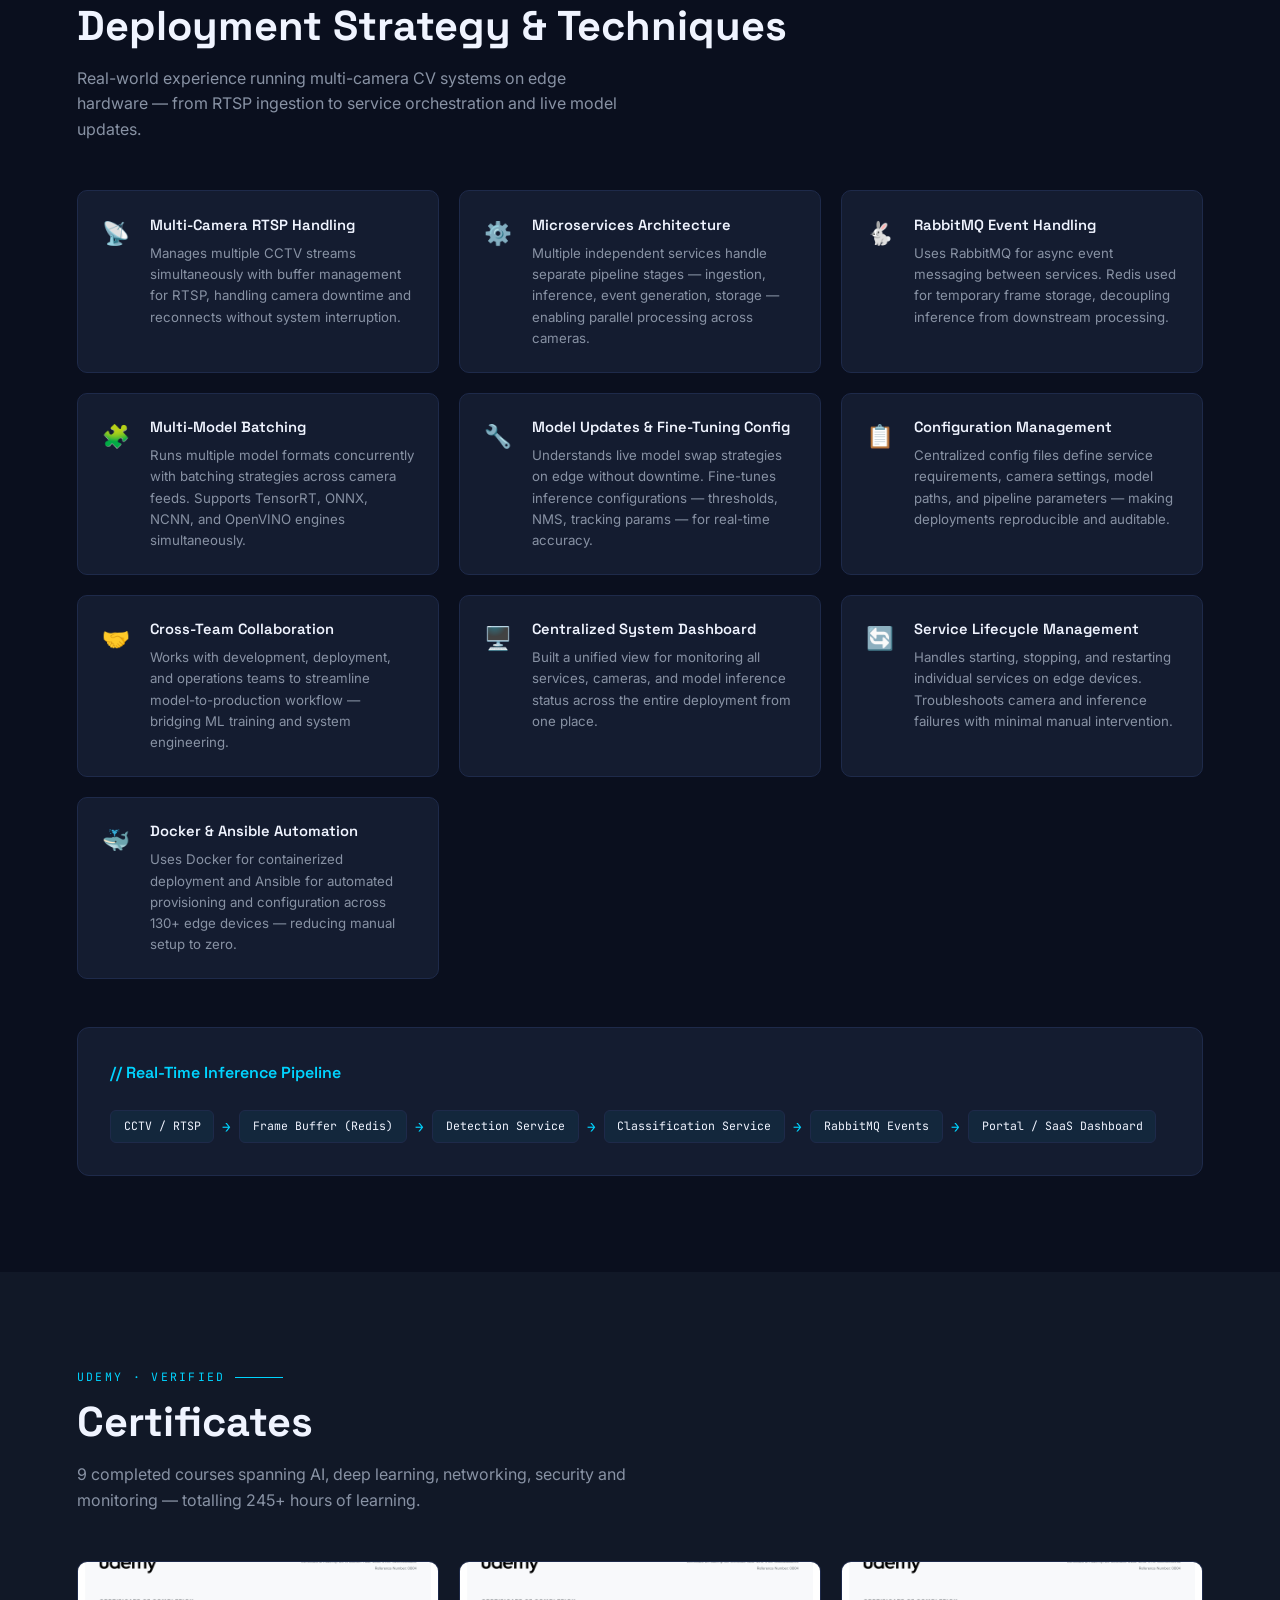
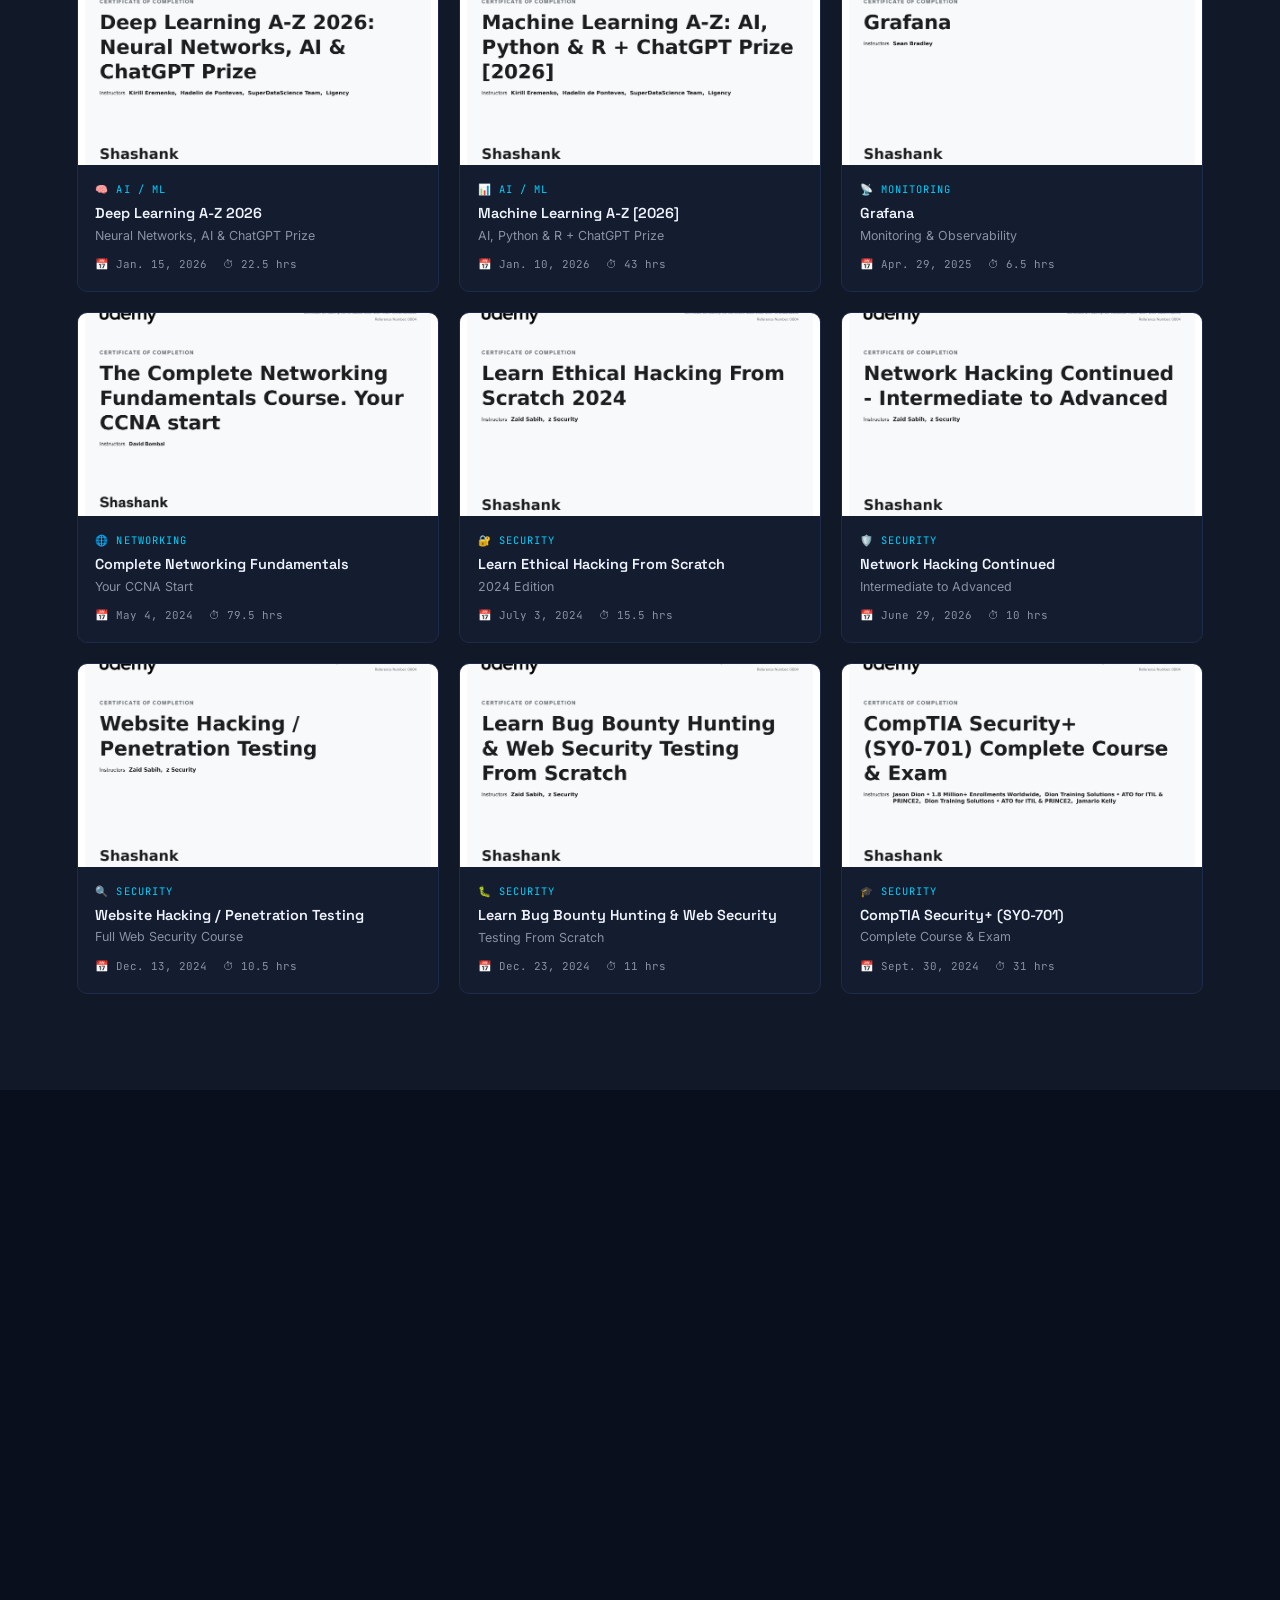
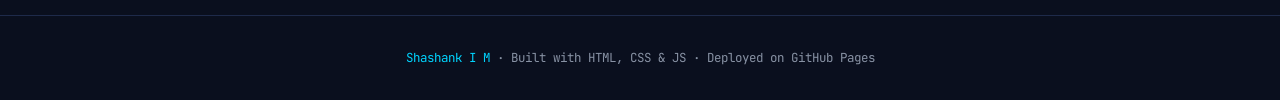
==== commit bb50a52a: "opencv_portfolio opencv_portfolio" ====
--- a/index.html
+++ b/index.html
@@ -2,544 +2,1525 @@
 <html lang="en">
 <head>
   <meta charset="UTF-8" />
-  <meta name="viewport" content="width=device-width, initial-scale=1.0" />
-  <title>Shashank I M | Portfolio</title>
+  <meta name="viewport" content="width=device-width, initial-scale=1.0"/>
+  <title>Shashank I M — Computer Vision Engineer</title>
+  <link rel="preconnect" href="https://fonts.googleapis.com"/>
+  <link href="https://fonts.googleapis.com/css2?family=Space+Grotesk:wght@300;400;500;600;700&family=Inter:wght@300;400;500&family=JetBrains+Mono:wght@400;500&display=swap" rel="stylesheet"/>
   <style>
+    *, *::before, *::after { box-sizing: border-box; margin: 0; padding: 0; }
+
     :root {
-      --bg: #0f172a;
-      --card: #111827;
-      --text: #e2e8f0;
-      --muted: #94a3b8;
-      --accent: #38bdf8;
-      --accent-dark: #0ea5e9;
-      --border: #1e293b;
-    }
-
-    * { box-sizing: border-box; }
+      --bg:        #0A0F1E;
+      --bg2:       #111827;
+      --card:      #141C30;
+      --border:    #1E2A4A;
+      --cyan:      #00D4FF;
+      --purple:    #7B6EF6;
+      --white:     #F0F4FF;
+      --muted:     #8892A4;
+      --font-display: 'Space Grotesk', sans-serif;
+      --font-body:    'Inter', sans-serif;
+      --font-mono:    'JetBrains Mono', monospace;
+    }
+
+    html { scroll-behavior: smooth; }
+
     body {
-      margin: 0;
-      font-family: Inter, system-ui, -apple-system, Segoe UI, Roboto, Helvetica, Arial, sans-serif;
-      background: linear-gradient(135deg, #0b1120, #1f2d48);
-      color: var(--text);
+      background: var(--bg);
+      color: var(--white);
+      font-family: var(--font-body);
+      line-height: 1.6;
+      overflow-x: hidden;
+    }
+
+    /* ── NOISE OVERLAY ── */
+    body::before {
+      content: '';
+      position: fixed; inset: 0;
+      background-image: url("data:image/svg+xml,%3Csvg viewBox='0 0 200 200' xmlns='http://www.w3.org/2000/svg'%3E%3Cfilter id='n'%3E%3CfeTurbulence type='fractalNoise' baseFrequency='0.9' numOctaves='4' stitchTiles='stitch'/%3E%3C/filter%3E%3Crect width='100%25' height='100%25' filter='url(%23n)' opacity='0.04'/%3E%3C/svg%3E");
+      pointer-events: none;
+      z-index: 0;
+    }
+
+    /* ── NAV ── */
+    nav {
+      position: fixed; top: 0; left: 0; right: 0;
+      z-index: 100;
+      display: flex; align-items: center; justify-content: space-between;
+      padding: 1.2rem 6vw;
+      background: rgba(10,15,30,0.85);
+      backdrop-filter: blur(12px);
+      border-bottom: 1px solid var(--border);
+    }
+
+    .nav-logo {
+      font-family: var(--font-mono);
+      font-size: 0.9rem;
+      color: var(--cyan);
+      letter-spacing: 0.05em;
+    }
+
+    .nav-links {
+      display: flex; gap: 2rem; list-style: none;
+    }
+
+    .nav-links a {
+      color: var(--muted); text-decoration: none;
+      font-size: 0.85rem; font-weight: 500;
+      transition: color 0.2s;
+      letter-spacing: 0.02em;
+    }
+    .nav-links a:hover { color: var(--cyan); }
+
+    /* ── HERO ── */
+    #hero {
       min-height: 100vh;
-      scroll-behavior: smooth;
-    }
-    .container {
-      max-width: 980px;
-      margin: 0 auto;
-      padding: 24px;
-    }
-    
-    @keyframes fadeInUp {
-      from {
-        opacity: 0;
-        transform: translateY(30px);
-      }
-      to {
-        opacity: 1;
-        transform: translateY(0);
-      }
-    }
-    
-    @keyframes slideInRight {
-      from {
-        opacity: 0;
-        transform: translateX(-30px);
-      }
-      to {
-        opacity: 1;
-        transform: translateX(0);
-      }
-    }
-    
-    @keyframes glow {
-      0%, 100% {
-        box-shadow: 0 10px 30px rgba(56, 189, 248, 0.1);
-      }
-      50% {
-        box-shadow: 0 10px 40px rgba(56, 189, 248, 0.3);
-      }
-    }
-    
-    @keyframes pulse {
-      0%, 100% { opacity: 1; }
-      50% { opacity: 0.85; }
-    }
-    
-    .card {
+      display: flex; flex-direction: column;
+      justify-content: center; align-items: flex-start;
+      padding: 10rem 6vw 6rem;
+      position: relative;
+      overflow: hidden;
+    }
+
+    /* grid lines background */
+    #hero::after {
+      content: '';
+      position: absolute; inset: 0;
+      background-image:
+        linear-gradient(rgba(0,212,255,0.04) 1px, transparent 1px),
+        linear-gradient(90deg, rgba(0,212,255,0.04) 1px, transparent 1px);
+      background-size: 60px 60px;
+      pointer-events: none;
+    }
+
+    .hero-eyebrow {
+      font-family: var(--font-mono);
+      font-size: 0.78rem;
+      color: var(--cyan);
+      letter-spacing: 0.18em;
+      text-transform: uppercase;
+      margin-bottom: 1.5rem;
+      display: flex; align-items: center; gap: 0.75rem;
+    }
+    .hero-eyebrow::before {
+      content: '';
+      display: block; width: 2rem; height: 1px;
+      background: var(--cyan);
+    }
+
+    /* ── DETECTION BOX ANIMATION ── */
+    .detection-wrapper {
+      position: relative;
+      display: inline-block;
+      margin-bottom: 1.5rem;
+    }
+
+    .hero-name {
+      font-family: var(--font-display);
+      font-size: clamp(2.8rem, 7vw, 6rem);
+      font-weight: 700;
+      line-height: 1.05;
+      letter-spacing: -0.02em;
+      color: var(--white);
+      position: relative;
+      z-index: 1;
+    }
+
+    .hero-name span { color: var(--cyan); }
+
+    /* YOLO-style bounding box */
+    .bbox {
+      position: absolute;
+      inset: -0.5rem -1rem;
+      border: 2px solid var(--cyan);
+      border-radius: 3px;
+      animation: bbox-scan 3s ease-in-out infinite;
+      pointer-events: none;
+    }
+    .bbox::before, .bbox::after {
+      content: '';
+      position: absolute;
+      width: 12px; height: 12px;
+      border-color: var(--cyan);
+      border-style: solid;
+    }
+    .bbox::before { top: -3px; left: -3px; border-width: 3px 0 0 3px; }
+    .bbox::after  { bottom: -3px; right: -3px; border-width: 0 3px 3px 0; }
+
+    .bbox-label {
+      position: absolute;
+      top: -1.6rem; left: 0;
+      font-family: var(--font-mono);
+      font-size: 0.65rem;
+      background: var(--cyan);
+      color: var(--bg);
+      padding: 0.15rem 0.4rem;
+      border-radius: 2px;
+      font-weight: 500;
+      white-space: nowrap;
+      animation: bbox-scan 3s ease-in-out infinite;
+    }
+
+    @keyframes bbox-scan {
+      0%, 100% { opacity: 1; box-shadow: 0 0 12px rgba(0,212,255,0.3); }
+      50%       { opacity: 0.7; box-shadow: 0 0 24px rgba(0,212,255,0.6); }
+    }
+
+    .hero-title {
+      font-family: var(--font-display);
+      font-size: clamp(1rem, 2.5vw, 1.4rem);
+      font-weight: 400;
+      color: var(--muted);
+      margin-bottom: 1.5rem;
+      max-width: 600px;
+    }
+
+    .hero-title strong { color: var(--purple); font-weight: 600; }
+
+    .hero-desc {
+      font-size: 1rem;
+      color: var(--muted);
+      max-width: 560px;
+      margin-bottom: 2.5rem;
+      line-height: 1.7;
+    }
+
+    .hero-actions { display: flex; gap: 1rem; flex-wrap: wrap; }
+
+    .btn {
+      display: inline-flex; align-items: center; gap: 0.5rem;
+      padding: 0.75rem 1.75rem;
+      border-radius: 6px;
+      font-family: var(--font-display);
+      font-size: 0.9rem; font-weight: 600;
+      text-decoration: none;
+      transition: all 0.2s;
+      cursor: pointer;
+    }
+    .btn-primary {
+      background: var(--cyan); color: var(--bg);
+    }
+    .btn-primary:hover { background: #33deff; transform: translateY(-2px); box-shadow: 0 8px 24px rgba(0,212,255,0.3); }
+    .btn-outline {
+      border: 1.5px solid var(--border);
+      color: var(--white);
+      background: transparent;
+    }
+    .btn-outline:hover { border-color: var(--cyan); color: var(--cyan); transform: translateY(-2px); }
+
+    /* floating stats */
+    .hero-stats {
+      display: flex; gap: 3rem; margin-top: 4rem;
+      flex-wrap: wrap;
+    }
+    .stat { display: flex; flex-direction: column; }
+    .stat-num {
+      font-family: var(--font-display);
+      font-size: 2rem; font-weight: 700;
+      color: var(--white);
+      line-height: 1;
+    }
+    .stat-num span { color: var(--cyan); }
+    .stat-label {
+      font-size: 0.78rem; color: var(--muted);
+      letter-spacing: 0.05em; margin-top: 0.25rem;
+    }
+
+    /* scan line effect */
+    .scanline {
+      position: absolute; right: 0; top: 0; bottom: 0;
+      width: 45%;
+      overflow: hidden;
+      pointer-events: none;
+    }
+    .scanline::before {
+      content: '';
+      position: absolute;
+      top: -100%; left: 0; right: 0; height: 40%;
+      background: linear-gradient(to bottom, transparent, rgba(0,212,255,0.06), transparent);
+      animation: scan 4s linear infinite;
+    }
+    @keyframes scan { to { top: 200%; } }
+
+    /* ── SECTIONS ── */
+    section { padding: 6rem 6vw; position: relative; z-index: 1; }
+
+    .section-label {
+      font-family: var(--font-mono);
+      font-size: 0.72rem;
+      color: var(--cyan);
+      letter-spacing: 0.2em;
+      text-transform: uppercase;
+      margin-bottom: 0.75rem;
+      display: flex; align-items: center; gap: 0.6rem;
+    }
+    .section-label::after {
+      content: '';
+      display: block;
+      flex: 1; max-width: 3rem; height: 1px;
+      background: var(--cyan);
+    }
+
+    .section-title {
+      font-family: var(--font-display);
+      font-size: clamp(1.6rem, 4vw, 2.6rem);
+      font-weight: 700;
+      margin-bottom: 1rem;
+      line-height: 1.15;
+    }
+
+    .section-sub {
+      color: var(--muted); font-size: 1rem;
+      max-width: 560px; margin-bottom: 3rem;
+    }
+
+    /* ── SKILLS ── */
+    #skills { background: var(--bg2); }
+
+    .skills-grid {
+      display: grid;
+      grid-template-columns: repeat(auto-fill, minmax(260px, 1fr));
+      gap: 1.5rem;
+      margin-top: 2.5rem;
+    }
+
+    .skill-card {
+      background: var(--card);
+      border: 1px solid var(--border);
+      border-radius: 10px;
+      padding: 1.5rem;
+      transition: border-color 0.2s, transform 0.2s;
+    }
+    .skill-card:hover { border-color: var(--cyan); transform: translateY(-3px); }
+
+    .skill-card-icon {
+      width: 40px; height: 40px;
+      border-radius: 8px;
+      background: rgba(0,212,255,0.1);
+      border: 1px solid rgba(0,212,255,0.2);
+      display: flex; align-items: center; justify-content: center;
+      font-size: 1.2rem;
+      margin-bottom: 1rem;
+    }
+
+    .skill-card h3 {
+      font-family: var(--font-display);
+      font-size: 0.95rem; font-weight: 600;
+      margin-bottom: 0.75rem;
+    }
+
+    .tag-row {
+      display: flex; flex-wrap: wrap; gap: 0.4rem;
+    }
+    .tag {
+      font-family: var(--font-mono);
+      font-size: 0.68rem;
+      background: rgba(123,110,246,0.12);
+      border: 1px solid rgba(123,110,246,0.25);
+      color: #a89ff8;
+      padding: 0.2rem 0.55rem;
+      border-radius: 4px;
+    }
+    .tag.cyan {
+      background: rgba(0,212,255,0.08);
+      border-color: rgba(0,212,255,0.2);
+      color: var(--cyan);
+    }
+
+    /* ── PROJECTS ── */
+    #projects { background: var(--bg); }
+
+    .projects-grid {
+      display: grid;
+      grid-template-columns: repeat(auto-fill, minmax(320px, 1fr));
+      gap: 1.5rem;
+      margin-top: 2.5rem;
+    }
+
+    .project-card {
       background: var(--card);
       border: 1px solid var(--border);
       border-radius: 12px;
-      box-shadow: 0 10px 30px rgba(0,0,0,.35);
-      padding: 24px;
-      margin-bottom: 16px;
-      animation: fadeInUp 0.6s ease-out;
-      transition: all 0.3s ease;
-    }
-    
-    .card:hover {
-      border-color: var(--accent);
-      box-shadow: 0 10px 40px rgba(56, 189, 248, 0.2);
-      animation: glow 2s ease-in-out infinite;
-    }
-    
-    .top-bar {
-      margin-bottom: 16px;
-      animation: fadeInUp 0.5s ease-out;
-    }
-    
-    h1, h2, h3 {
-      margin: 0 0 8px;
-      font-weight: 700;
-      color: #ffffff;
-    }
-    h1 { font-size: 2rem; }
-    h2 { font-size: 1.35rem; color: var(--accent); }
-    h3 { font-size: 1.1rem; }
-    p, li { line-height: 1.55; font-size: 0.95rem; }
-    a {
-      color: var(--accent);
-      text-decoration: none;
-      transition: all 0.2s ease;
-    }
-    a:hover { 
-      color: var(--accent-dark);
-      text-decoration: underline;
-    }
-    
-    .profile-section {
+      padding: 1.75rem;
+      display: flex; flex-direction: column;
+      gap: 1rem;
+      transition: border-color 0.2s, transform 0.2s;
+      position: relative;
+      overflow: hidden;
+    }
+    .project-card::before {
+      content: '';
+      position: absolute; top: 0; left: 0; right: 0;
+      height: 3px;
+      background: linear-gradient(90deg, var(--cyan), var(--purple));
+      opacity: 0;
+      transition: opacity 0.2s;
+    }
+    .project-card:hover { border-color: rgba(0,212,255,0.4); transform: translateY(-4px); }
+    .project-card:hover::before { opacity: 1; }
+
+    .project-type {
+      font-family: var(--font-mono);
+      font-size: 0.65rem;
+      color: var(--cyan);
+      letter-spacing: 0.15em;
+      text-transform: uppercase;
+    }
+
+    .project-card h3 {
+      font-family: var(--font-display);
+      font-size: 1.1rem; font-weight: 600;
+    }
+    .project-card p {
+      font-size: 0.88rem; color: var(--muted);
+      line-height: 1.65; flex: 1;
+    }
+
+    /* ── TOOLS PIPELINE ── */
+    #tools { background: var(--bg2); }
+
+    .tools-list {
+      display: grid;
+      grid-template-columns: repeat(auto-fill, minmax(280px, 1fr));
+      gap: 1rem;
+      margin-top: 2.5rem;
+    }
+
+    .tool-item {
+      background: var(--card);
+      border: 1px solid var(--border);
+      border-radius: 8px;
+      padding: 1.1rem 1.25rem;
+      display: flex; align-items: flex-start; gap: 1rem;
+      transition: border-color 0.2s;
+    }
+    .tool-item:hover { border-color: var(--purple); }
+
+    .tool-num {
+      font-family: var(--font-mono);
+      font-size: 0.7rem;
+      color: var(--cyan);
+      min-width: 2rem;
+      padding-top: 0.1rem;
+    }
+
+    .tool-text {
+      font-size: 0.87rem; color: var(--muted);
+      line-height: 1.5;
+    }
+    .tool-text strong { color: var(--white); font-weight: 500; }
+
+    /* ── EXPERIENCE ── */
+    #experience { background: var(--bg); }
+
+    .timeline {
+      position: relative;
+      margin-top: 3rem;
+    }
+    .timeline::before {
+      content: '';
+      position: absolute; left: 0; top: 0; bottom: 0;
+      width: 1px;
+      background: linear-gradient(to bottom, var(--cyan), var(--purple), transparent);
+    }
+
+    .timeline-item {
+      padding-left: 2.5rem;
+      padding-bottom: 3rem;
+      position: relative;
+    }
+    .timeline-item::before {
+      content: '';
+      position: absolute; left: -5px; top: 6px;
+      width: 11px; height: 11px;
+      border-radius: 50%;
+      background: var(--cyan);
+      box-shadow: 0 0 0 3px rgba(0,212,255,0.2);
+    }
+
+    .tl-meta {
+      font-family: var(--font-mono);
+      font-size: 0.72rem;
+      color: var(--cyan);
+      letter-spacing: 0.1em;
+      margin-bottom: 0.4rem;
+    }
+
+    .tl-title {
+      font-family: var(--font-display);
+      font-size: 1.15rem; font-weight: 600;
+      margin-bottom: 0.2rem;
+    }
+
+    .tl-company {
+      font-size: 0.88rem; color: var(--purple);
+      margin-bottom: 1rem; font-weight: 500;
+    }
+
+    .tl-desc {
+      font-size: 0.88rem; color: var(--muted);
+      line-height: 1.7;
+    }
+
+    .tl-tags { margin-top: 0.75rem; display: flex; flex-wrap: wrap; gap: 0.4rem; }
+
+    /* ── COLLEGE PROJECT ── */
+    #college { background: var(--bg2); }
+
+    .college-card {
+      background: var(--card);
+      border: 1px solid var(--border);
+      border-radius: 12px;
+      padding: 2rem;
+      display: grid;
+      grid-template-columns: 1fr 1fr;
+      gap: 2rem;
+      margin-top: 2.5rem;
+    }
+    @media (max-width: 640px) { .college-card { grid-template-columns: 1fr; } }
+
+    .college-card h3 {
+      font-family: var(--font-display);
+      font-size: 1.2rem; font-weight: 600;
+      margin-bottom: 0.75rem;
+      grid-column: 1 / -1;
+    }
+
+    .college-feature {
+      display: flex; gap: 0.75rem;
+    }
+    .college-feature-icon {
+      font-size: 1.3rem; min-width: 2rem; padding-top: 0.1rem;
+    }
+    .college-feature-text h4 {
+      font-family: var(--font-display);
+      font-size: 0.92rem; font-weight: 600;
+      margin-bottom: 0.25rem;
+    }
+    .college-feature-text p {
+      font-size: 0.83rem; color: var(--muted); line-height: 1.6;
+    }
+
+    /* ── CONTACT ── */
+    #contact {
+      background: var(--bg);
+      text-align: center;
+    }
+
+    .contact-inner {
+      max-width: 560px; margin: 0 auto;
+    }
+
+    .contact-links {
+      display: flex; justify-content: center; gap: 1.5rem;
+      flex-wrap: wrap; margin-top: 2.5rem;
+    }
+
+    .contact-link {
+      display: flex; align-items: center; gap: 0.6rem;
+      color: var(--muted); text-decoration: none;
+      font-size: 0.9rem;
+      padding: 0.75rem 1.25rem;
+      border: 1px solid var(--border);
+      border-radius: 8px;
+      transition: all 0.2s;
+      font-family: var(--font-display);
+      font-weight: 500;
+    }
+    .contact-link:hover { color: var(--cyan); border-color: var(--cyan); transform: translateY(-2px); }
+
+    /* ── FOOTER ── */
+    footer {
+      text-align: center;
+      padding: 2rem 6vw;
+      border-top: 1px solid var(--border);
+      font-size: 0.78rem;
+      color: var(--muted);
+      font-family: var(--font-mono);
+    }
+    footer span { color: var(--cyan); }
+
+    /* ── SCROLL REVEAL ── */
+    .reveal { opacity: 0; transform: translateY(24px); transition: opacity 0.6s ease, transform 0.6s ease; }
+    .reveal.visible { opacity: 1; transform: none; }
+
+    /* ── RESPONSIVE ── */
+    @media (max-width: 768px) {
+      nav { padding: 1rem 5vw; }
+      .nav-links { display: none; }
+      #hero { padding: 8rem 5vw 4rem; }
+      .hero-stats { gap: 2rem; }
+      section { padding: 4rem 5vw; }
+      .scanline { display: none; }
+    }
+
+    @media (prefers-reduced-motion: reduce) {
+      .bbox, .bbox-label, .scanline::before { animation: none; }
+      .reveal { opacity: 1; transform: none; transition: none; }
+    }
+
+    /* ── DEPLOYMENT ── */
+    #deployment { background: var(--bg); }
+
+    .deploy-grid {
+      display: grid;
+      grid-template-columns: repeat(auto-fill, minmax(300px, 1fr));
+      gap: 1.25rem;
+      margin-top: 2.5rem;
+    }
+
+    .deploy-card {
+      background: var(--card);
+      border: 1px solid var(--border);
+      border-radius: 10px;
+      padding: 1.4rem 1.5rem;
+      display: flex; gap: 1rem; align-items: flex-start;
+      transition: border-color 0.2s, transform 0.2s;
+      position: relative;
+      overflow: hidden;
+    }
+    .deploy-card:hover { border-color: var(--purple); transform: translateY(-3px); }
+    .deploy-card::after {
+      content: '';
+      position: absolute; left: 0; top: 0; bottom: 0;
+      width: 3px;
+      background: linear-gradient(to bottom, var(--cyan), var(--purple));
+      opacity: 0;
+      transition: opacity 0.2s;
+    }
+    .deploy-card:hover::after { opacity: 1; }
+
+    .deploy-icon {
+      font-size: 1.4rem;
+      min-width: 2rem;
+      padding-top: 0.1rem;
+    }
+
+    .deploy-content h4 {
+      font-family: var(--font-display);
+      font-size: 0.92rem; font-weight: 600;
+      margin-bottom: 0.35rem;
+    }
+
+    .deploy-content p {
+      font-size: 0.83rem; color: var(--muted);
+      line-height: 1.6;
+    }
+
+    .deploy-pipeline {
+      margin-top: 3rem;
+      background: var(--card);
+      border: 1px solid var(--border);
+      border-radius: 12px;
+      padding: 2rem;
+    }
+
+    .deploy-pipeline h3 {
+      font-family: var(--font-display);
+      font-size: 1rem; font-weight: 600;
+      margin-bottom: 1.5rem;
+      color: var(--cyan);
+    }
+
+    .pipeline-flow {
       display: flex;
+      flex-wrap: wrap;
       align-items: center;
-      gap: 24px;
-      margin-bottom: 20px;
-      flex-wrap: wrap;
-    }
-    
-    .profile-img {
-      width: 140px;
-      height: 140px;
+      gap: 0.5rem;
+    }
+
+    .pipeline-step {
+      display: flex; align-items: center; gap: 0.5rem;
+    }
+
+    .pipeline-box {
+      font-family: var(--font-mono);
+      font-size: 0.72rem;
+      padding: 0.4rem 0.8rem;
+      border-radius: 6px;
+      border: 1px solid var(--border);
+      background: rgba(0,212,255,0.06);
+      color: var(--white);
+      white-space: nowrap;
+    }
+
+    .pipeline-arrow {
+      color: var(--cyan); font-size: 0.9rem;
+      font-family: var(--font-mono);
+    }
+
+    /* ── CERTIFICATES ── */
+    #certificates { background: var(--bg2); }
+
+    .cert-grid {
+      display: grid;
+      grid-template-columns: repeat(auto-fill, minmax(280px, 1fr));
+      gap: 1.25rem;
+      margin-top: 2.5rem;
+    }
+
+    .cert-card {
+      background: var(--card);
+      border: 1px solid var(--border);
+      border-radius: 10px;
+      overflow: hidden;
+      cursor: pointer;
+      transition: border-color 0.2s, transform 0.2s, box-shadow 0.2s;
+    }
+    .cert-card:hover {
+      border-color: var(--cyan);
+      transform: translateY(-4px);
+      box-shadow: 0 12px 32px rgba(0,212,255,0.12);
+    }
+
+    .cert-img-wrap {
+      position: relative;
+      overflow: hidden;
+      aspect-ratio: 16/9;
+      background: #fff;
+    }
+    .cert-img-wrap img {
+      width: 100%; height: 100%;
+      object-fit: cover;
+      display: block;
+      transition: transform 0.3s;
+    }
+    .cert-card:hover .cert-img-wrap img { transform: scale(1.04); }
+
+    .cert-overlay {
+      position: absolute; inset: 0;
+      background: rgba(0,212,255,0.15);
+      display: flex; align-items: center; justify-content: center;
+      opacity: 0;
+      transition: opacity 0.2s;
+    }
+    .cert-card:hover .cert-overlay { opacity: 1; }
+
+    .cert-zoom {
+      font-family: var(--font-mono);
+      font-size: 0.8rem;
+      background: rgba(10,15,30,0.85);
+      color: var(--cyan);
+      padding: 0.4rem 0.9rem;
+      border-radius: 20px;
+      border: 1px solid var(--cyan);
+    }
+
+    .cert-info {
+      padding: 1rem 1.1rem 1.1rem;
+    }
+
+    .cert-category {
+      font-family: var(--font-mono);
+      font-size: 0.65rem;
+      color: var(--cyan);
+      letter-spacing: 0.1em;
+      text-transform: uppercase;
+      display: block;
+      margin-bottom: 0.4rem;
+    }
+
+    .cert-info h4 {
+      font-family: var(--font-display);
+      font-size: 0.9rem; font-weight: 600;
+      line-height: 1.3;
+      margin-bottom: 0.2rem;
+    }
+
+    .cert-info p {
+      font-size: 0.78rem;
+      color: var(--muted);
+      margin-bottom: 0.65rem;
+    }
+
+    .cert-meta {
+      display: flex; gap: 1rem;
+      font-family: var(--font-mono);
+      font-size: 0.68rem;
+      color: var(--muted);
+    }
+
+    /* ── MODAL ── */
+    #cert-modal {
+      display: none;
+      position: fixed; inset: 0; z-index: 999;
+      background: rgba(5,8,18,0.92);
+      backdrop-filter: blur(8px);
+      align-items: center; justify-content: center;
+      padding: 1.5rem;
+    }
+    #cert-modal.open { display: flex; }
+
+    .modal-inner {
+      position: relative;
+      max-width: 900px; width: 100%;
+      background: var(--card);
+      border: 1px solid var(--border);
+      border-radius: 12px;
+      overflow: hidden;
+    }
+
+    .modal-close {
+      position: absolute; top: 0.75rem; right: 0.75rem;
+      background: rgba(10,15,30,0.8);
+      border: 1px solid var(--border);
+      color: var(--white);
+      width: 32px; height: 32px;
       border-radius: 50%;
-      border: 3px solid var(--accent);
-      object-fit: cover;
-      box-shadow: 0 0 20px rgba(56, 189, 248, 0.4);
-      animation: fadeInUp 0.7s ease-out;
-      flex-shrink: 0;
-    }
-    
-    .profile-info {
-      flex: 1;
-      min-width: 200px;
-      animation: slideInRight 0.7s ease-out;
-    }
-    
-    .profile-info h1 {
-      margin-bottom: 12px;
-    }
-    
-    .badge {
-      display: inline-block;
-      background: linear-gradient(135deg, #1e293b, #0f172a);
-      color: #e2e8f0;
-      padding: 6px 12px;
-      border-radius: 999px;
-      font-size: 0.80rem;
-      margin: 4px 4px 4px 0;
-      border: 1px solid var(--border);
-      transition: all 0.2s ease;
-    }
-    
-    .badge:hover {
-      border-color: var(--accent);
-      background: linear-gradient(135deg, #1e293b, #0b3a5c);
-      color: var(--accent);
-    }
-    
-    ul { padding-left: 20px; margin: 8px 0; }
-    li { 
-      margin-bottom: 8px;
-      transition: all 0.2s ease;
-    }
-    
-    li:hover {
-      color: var(--accent);
-      transform: translateX(4px);
-    }
-    
-    .flex-row { display: flex; flex-wrap: wrap; gap: 14px; margin-bottom: 10px; }
-    .line { border-bottom: 1px solid #1e293b; margin: 12px 0; }
-    .right { color: var(--muted); }
-    
-    .project-item {
-      background: rgba(30, 41, 59, 0.5);
-      border-left: 3px solid var(--accent);
-      padding: 16px;
-      border-radius: 6px;
-      margin: 12px 0;
-      transition: all 0.3s ease;
-    }
-    
-    .project-item:hover {
-      background: rgba(30, 41, 59, 0.8);
-      border-left-color: var(--accent-dark);
-      transform: translateX(4px);
-    }
-    
-    .project-item h4 {
-      margin: 0 0 6px;
-      color: var(--accent);
-      font-size: 0.95rem;
-    }
-    
-    .project-item p {
-      margin: 4px 0;
-      font-size: 0.92rem;
-    }
-    
-    footer { 
-      text-align: center; 
-      margin-top: 20px; 
-      color: var(--muted); 
-      font-size: 0.86rem; 
-      animation: fadeInUp 0.8s ease-out;
-    }
-    
-    .btn { 
-      background: linear-gradient(135deg, var(--accent), var(--accent-dark));
-      color: #0f172a; 
-      border: none; 
-      border-radius: 8px; 
-      padding: 10px 16px; 
-      cursor: pointer; 
-      font-weight: 600;
-      transition: all 0.3s ease;
-    }
-    
-    .btn:hover { 
-      box-shadow: 0 0 15px rgba(56, 189, 248, 0.5);
-      transform: translateY(-2px);
-    }
-    
-    .section-badge {
-      display: inline-block;
-      background: var(--accent);
-      color: #0f172a;
-      padding: 4px 8px;
-      border-radius: 4px;
+      cursor: pointer; font-size: 0.85rem;
+      display: flex; align-items: center; justify-content: center;
+      z-index: 10;
+      transition: border-color 0.2s, color 0.2s;
+    }
+    .modal-close:hover { border-color: var(--cyan); color: var(--cyan); }
+
+    #modal-img {
+      width: 100%; display: block;
+    }
+
+    .modal-caption {
+      padding: 0.75rem 1rem;
+      font-family: var(--font-mono);
       font-size: 0.75rem;
-      font-weight: 700;
-      margin-left: 8px;
-    }
-
-    @media (max-width: 720px) {
-      .container { padding: 16px; }
-      h1 { font-size: 1.75rem; }
-      .profile-section {
-        flex-direction: column;
-        align-items: center;
-        text-align: center;
-      }
-      .profile-img {
-        width: 120px;
-        height: 120px;
-      }
-    }
+      color: var(--muted);
+      border-top: 1px solid var(--border);
+    }
+
   </style>
 </head>
 <body>
-  <div class="container">
-    <div class="card top-bar">
-      <div class="profile-section">
-        <img src="shashank_I_M.jpeg" alt="Shashank I M" class="profile-img" />
-        <div class="profile-info">
-          <h1>Shashank I M</h1>
-          <p style="margin: 8px 0; color: var(--accent); font-weight: 600;">📅 Born: 6 August 2001</p>
-          <div class="flex-row" style="margin-top: 10px;">
-            <span>📍 Kumta, Uttara Kannada, Karnataka – 581332</span>
-            <span>📧 <a href="mailto:imshashankmukri@gmail.com">imshashankmukri@gmail.com</a></span>
-            <span>📞 6363160401</span>
-            <span>🔗 <a href="https://github.com/ShashankIM" target="_blank">github.com/ShashankIM</a></span>
-          </div>
-        </div>
-      </div>
-      <p>Results-driven Python Automation Engineer with hands-on experience in building AI-powered systems, large-scale monitoring platforms, and computer vision pipelines. Proven ability to automate complex workflows and reduce manual effort by ~80%.</p>
-    </div>
-
-    <div class="card">
-      <h2>Professional Summary</h2>
-      <ul>
-        <li>Python automation, AI system deployment, monitoring architecture.</li>
-        <li>Designed large-scale automation to reduce manual effort by ~80%.</li>
-        <li>Strong capabilities in edge/cloud solutions, reliability, and site-wide dashboarding.</li>
-      </ul>
-    </div>
-
-    <div class="card">
-      <h2>Core Skills</h2>
-      <div class="flex-row">
-        <span class="badge">Python</span>
-        <span class="badge">Bash</span>
-        <span class="badge">API Automation</span>
-        <span class="badge">PyTorch</span>
-        <span class="badge">Scikit-learn</span>
-        <span class="badge">Flask</span>
-        <span class="badge">REST APIs</span>
-        <span class="badge">Docker</span>
-        <span class="badge">Kubernetes</span>
-        <span class="badge">Prometheus</span>
-        <span class="badge">Grafana</span>
-        <span class="badge">RabbitMQ</span>
-        <span class="badge">Linux</span>
-        <span class="badge">Ansible</span>
-        <span class="badge">RAG</span>
-        <span class="badge">LLM</span>
-        <span class="badge">Vector Search</span>
-        <span class="badge">Prompt Engineering</span>        
-      </div>
-    </div>
-
-    <div class="card">
-      <h2>Professional Experience</h2>
-      
-      <h3>Automation Engineer / Prompt Engineer <span class="section-badge">Current</span></h3>
-      <p class="right">Benaka IT Solution | Feb 2025 – Present</p>
-      <p>Responsible for developing AI-driven prompts, designing monitoring systems, and building production-grade automation tools that improve operational efficiency. Train detection and classification models, test implementations, and maintain model performance in production environments to ensure continuous reliability and accuracy.</p>
-
-      <h3 style="margin-top: 20px; color: #60a5fa;">🎯 Prompt Engineering & AI Systems</h3>
-      <ul>
-        <li>Design and optimize AI prompts for web-based AI systems to resolve website issues</li>
-        <li>Validate prompt execution and ensure accurate feature implementation</li>
-        <li>Improve system reliability through prompt testing and refinement</li>
-        <li>Train and test the Detection and CLassification models and maintain the version</li>
-      </ul>
-
-      <h3 style="margin-top: 20px; color: #60a5fa;">🛠️ AI & Computer Vision Projects</h3>
-      <div class="project-item">
-        <h4>Detection & Classification Model Training & Maintenance</h4>
-        <p>End-to-end model lifecycle management including:</p>
-        <ul style="margin: 6px 0 0 0;">
-          <li>Train detection and classification models on prepared datasets</li>
-          <li>Comprehensive testing and evaluation of trained models</li>
-          <li>Performance optimization and accuracy improvements</li>
-          <li>Regular model updates and retraining with new data</li>
-          <li>Production model maintenance and monitoring</li>
-        </ul>
-      </div>
-      <div class="project-item">
-        <h4>Image Crop Platform (Flask + Jinja2)</h4>
-        <p>Web application allowing internal users to upload full-frame images and automatically crop using detection models, streamlining dataset preparation.</p>
-      </div>
-      <div class="project-item">
-        <h4>Model Testing & Evaluation Platform</h4>
-        <p>Support for ONNX detection and classification models with multi-model comparison for accuracy evaluation. Users can upload models and test on images.</p>
-      </div>
-      <div class="project-item">
-        <h4>Video Inference System</h4>
-        <p>Process uploaded videos and generate detection outputs with classification. Tracks line-crossing events with detection details.</p>
-      </div>
-      <div class="project-item">
-        <h4>RAG-Based AI Chatbot (Retrieval-Augmented Generation)</h4>
-        <p><strong>Objective:</strong> Build an intelligent chatbot capable of answering queries using custom knowledge sources.</p>
-        <p><strong>Solution Delivered:</strong></p>
-        <ul style="margin: 6px 0 0 0;">
-          <li>Implemented vector-based semantic search for accurate context retrieval</li>
-          <li>Integrated LLM with prompt engineering for context-aware responses</li>
-          <li>Built scalable backend for real-time query processing</li>
-        </ul>
-      </div>
-      <h3 style="margin-top: 20px; color: #60a5fa;">📊 Monitoring & Reliability Engineering</h3>
-      
-      <div class="project-item">
-        <h4>Decathlon Store Monitoring System (133 Locations)</h4>
-        <p><strong>Objective:</strong> Eliminate manual edge device health checks across 133 stores.</p>
-        <p><strong>Solution Delivered:</strong> Built centralized monitoring dashboard with:</p>
-        <ul style="margin: 6px 0 0 0;">
-          <li>Real-time device health and connectivity checks</li>
-          <li>Storage monitoring and alerts</li>
-          <li>Event validation (edge → cloud)</li>
-          <li>Camera FOV (Field of View) verification</li>
-          <li>Microsoft Teams integration for instant alerts</li>
-        </ul>
-        <p><strong>Impact:</strong> 👉 Reduced manual monitoring effort by ~80%, saved massive time for operations team</p>
-      </div>
-
-      <div class="project-item">
-        <h4>Traffic Violation Monitoring System (22 Locations)</h4>
-        <p><strong>Objective:</strong> Monitor multiple camera feeds and traffic violation events across 22 locations.</p>
-        <p><strong>Solution Delivered:</strong> Built comprehensive monitoring system with:</p>
-        <ul style="margin: 6px 0 0 0;">
-          <li>Camera health and device pinging checks</li>
-          <li>FOV consistency verification</li>
-          <li>Real-time event tracking from all locations</li>
-          <li>Violation event validation and alerting</li>
-          <li>Single dashboard for all 22 camera locations</li>
-          <li>Microsoft Teams integration for incident response</li>
-        </ul>
-        <p><strong>Impact:</strong> 👉 Eliminated manual verification, improved response time significantly</p>
-      </div>
-
-      <div class="project-item">
-        <h4>Web Application Uptime Monitoring System</h4>
-        <p>Built system to monitor multiple web applications' health status. Displays uptime/downtime in unified dashboard, reducing manual checks significantly.</p>
-      </div>
-
-      <h3 style="margin-top: 20px; color: #60a5fa;">🔧 Automation & Data Engineering</h3>
-      <div class="project-item">
-        <h4>Image Dataset Sorting & Deduplication</h4>
-        <p>Python scripts to automatically sort large image datasets without ML models. Detects and removes duplicate images efficiently, improving dataset quality.</p>
-      </div>
-      <div class="project-item">
-        <h4>Feature-Based Image Deduplication</h4>
-        <p>Advanced system using feature extraction to identify and remove duplicate images for efficient dataset optimization.</p>
-      </div>
-      <div class="project-item">
-        <h4>Model Training Pipeline</h4>
-        <p>Automated scripts for data collection, preprocessing, model testing, and validation workflows.</p>
-      </div>
-      <div class="project-item">
-        <h4>Event Data Collection & Analysis</h4>
-        <p>Scripts for event data collection across multiple dates, event gap detection, analysis, and automated report generation.</p>
-      </div>
-      <div class="project-item">
-        <h4>Video-Based Data Collection</h4>
-        <p>Built pipeline to collect training data from video sources for ML model development.</p>
-      </div>
-      <div class="project-item">
-        <h4>Infrastructure Automation using Ansible</h4>
-        <p><strong>Objective:</strong> Automate remote server management across multiple systems.</p>
-        <p><strong>Solution Delivered:</strong></p>
-        <ul style="margin: 6px 0 0 0;">
-          <li>Developed Ansible playbooks for multi-node automation</li>
-          <li>Automated disk usage checks, service monitoring, and log collection</li>
-          <li>Executed batch operations across multiple remote servers using SSH</li>
-          <li>Reduced manual server operations and improved consistency</li>
-        </ul>
-      </div>      
-
-      <h3 style="margin-top: 20px; color: #60a5fa;">🚀 Internal Tools & Innovation</h3>
-      <div class="project-item">
-        <h4>Tkinter Annotation Tool</h4>
-        <p>Desktop application for image annotation integrated with API-based auto-annotation system. Users purchase tokens for each automated annotation.</p>
-      </div>
-      <div class="project-item">
-        <h4>Web Scraping & Automation</h4>
-        <p>Built multiple automation tools including web scraping, automated screenshot capture of web pages, and data extraction utilities.</p>
-      </div>
-
-      <h3 style="margin-top: 20px; color: #10b981;">📚 Previous Experience</h3>
-      <p><strong>Machine Learning Internship</strong> @ Zephyr Technologies & Solutions Pvt Ltd (1 month)</p>
-      <ul>
-        <li>Learned Python fundamentals and machine learning concepts</li>
-        <li>Developed communication and technical skills</li>
-        <li>Worked on foundational ML projects</li>
-      </ul>
-    </div>
-
-    <div class="card">
-      <h2>Education</h2>
-      
-      <h3>Bachelor of Engineering (Computer Science Engineering) 🎓</h3>
-      <p><strong>SDM Institute of Technology (SDMIT), Ujire</strong></p>
-      <p class="right">June 2024 • CGPA: 7.09</p>
-      
-      <h4 style="color: var(--accent); margin-top: 12px;">Final Year Project: Crop Disease Detection and Recommendation System</h4>
-      <ul>
-        <li>Developed AI-based system to detect crop diseases using leaf images</li>
-        <li>Provided treatment recommendations for identified diseases</li>
-        <li>Suggested suitable crops based on soil conditions analysis</li>
-      </ul>
-    </div>
-
-    <div class="card">
-      <h2>Key Achievements & Impact</h2>
-      <div style="display: grid; grid-template-columns: repeat(auto-fit, minmax(250px, 1fr)); gap: 16px;">
-        <div class="project-item">
-          <h4>133+ Devices Monitored</h4>
-          <p>Built centralized monitoring system for all Decathlon stores, eliminating manual checks.</p>
-        </div>
-        <div class="project-item">
-          <h4>22 Camera Locations Tracked</h4>
-          <p>Traffic violation monitoring across multiple locations with real-time alerting.</p>
-        </div>
-        <div class="project-item">
-          <h4>~80% Efficiency Gain</h4>
-          <p>Reduced manual operational workload from hours to minutes through intelligent automation.</p>
-        </div>
-        <div class="project-item">
-          <h4>5+ Production Systems</h4>
-          <p>Delivered AI-powered tools and automation systems actively used in production environment.</p>
-        </div>
-        <div class="project-item">
-          <h4>Multi-Platform Expertise</h4>
-          <p>Designed scalable solutions across edge devices, cloud infrastructure, and web applications.</p>
-        </div>
-        <div class="project-item">
-          <h4>End-to-End Solutions</h4>
-          <p>From data collection and preprocessing to model training, testing, and deployment in production.</p>
-        </div>
-      </div>
-    </div>
-
-    <div class="card">
-      <h2>Connect & Share</h2>
-      <p>Get in touch or share my portfolio:</p>
-      <div class="flex-row">
-        <button class="btn" id="copyButton">📋 Copy Portfolio Link</button>
-        <button class="btn" style="background: #10b981;" onclick="window.open('mailto:imshashankmukri@gmail.com')">📧 Send Email</button>
-        <button class="btn" style="background: #8b5cf6;" onclick="window.open('https://github.com/ShashankIM', '_blank')">🐙 GitHub Profile</button>
-      </div>
-      <p id="copyStatus" style="margin-top: 12px; color: var(--accent);"></p>
-    </div>
-
-    <footer>
-      <p>✨ Portfolio built with HTML • CSS animations • Vanilla JavaScript</p>
-      <p style="margin-top: 8px; color: #475569;">Hosted on GitHub Pages | Last Updated: March 2026</p>
-    </footer>
+
+<!-- ── NAV ── -->
+<nav>
+  <span class="nav-logo">// shashank_im.cv</span>
+  <ul class="nav-links">
+    <li><a href="#skills">Skills</a></li>
+    <li><a href="#projects">Projects</a></li>
+    <li><a href="#tools">Automation</a></li>
+    <li><a href="#experience">Experience</a></li>
+    <li><a href="#deployment">Deployment</a></li>
+    <li><a href="#certificates">Certificates</a></li>
+    <li><a href="#contact">Contact</a></li>
+  </ul>
+</nav>
+
+<!-- ── HERO ── -->
+<section id="hero">
+  <div class="scanline"></div>
+
+  <p class="hero-eyebrow">Computer Vision Engineer</p>
+
+  <div class="detection-wrapper">
+    <div class="bbox-label">person: Shashank_IM  conf: 0.99</div>
+    <div class="bbox"></div>
+    <h1 class="hero-name">Shashank<br><span>I M</span></h1>
   </div>
 
-  <script>
-    // Copy portfolio link functionality
-    document.querySelector('#copyButton').addEventListener('click', function () {
-      const url = window.location.href;
-      navigator.clipboard.writeText(url).then(() => {
-        const status = document.querySelector('#copyStatus');
-        status.textContent = '✅ Portfolio link copied to clipboard!';
-        setTimeout(() => {
-          status.textContent = '';
-        }, 3000);
-      }).catch(() => {
-        document.querySelector('#copyStatus').textContent = '❌ Copy failed. Please copy manually.';
-      });
+  <p class="hero-title">
+    Building <strong>real-time vision systems</strong> — from training YOLO models to deploying on 130+ edge devices.
+  </p>
+
+  <p class="hero-desc">
+    Prompt Engineer & CV Specialist at Benaka IT Solutions. I train, optimize, and deploy
+    detection, classification, and segmentation models for traffic, retail, and industrial safety analytics — delivered as SaaS video analytics.
+  </p>
+
+  <div class="hero-actions">
+    <a href="https://github.com/ShashankIM" target="_blank" class="btn btn-primary">
+      <svg width="16" height="16" viewBox="0 0 24 24" fill="currentColor"><path d="M12 0C5.37 0 0 5.37 0 12c0 5.3 3.44 9.8 8.2 11.38.6.11.82-.26.82-.58v-2.03c-3.34.73-4.04-1.61-4.04-1.61-.55-1.39-1.34-1.76-1.34-1.76-1.09-.75.08-.73.08-.73 1.2.08 1.84 1.24 1.84 1.24 1.07 1.83 2.8 1.3 3.49 1 .11-.78.42-1.3.76-1.6-2.67-.3-5.47-1.33-5.47-5.93 0-1.31.47-2.38 1.24-3.22-.12-.3-.54-1.52.12-3.18 0 0 1.01-.32 3.3 1.23a11.5 11.5 0 0 1 3-.4c1.02 0 2.04.13 3 .4 2.28-1.55 3.29-1.23 3.29-1.23.66 1.66.25 2.88.12 3.18.77.84 1.24 1.91 1.24 3.22 0 4.61-2.81 5.63-5.48 5.92.43.37.81 1.1.81 2.22v3.29c0 .32.22.7.82.58C20.56 21.8 24 17.3 24 12c0-6.63-5.37-12-12-12z"/></svg>
+      GitHub
+    </a>
+    <a href="mailto:imshashankmukri@gmail.com" class="btn btn-outline">
+      <svg width="16" height="16" viewBox="0 0 24 24" fill="none" stroke="currentColor" stroke-width="2"><rect x="2" y="4" width="20" height="16" rx="2"/><path d="m2 7 10 7 10-7"/></svg>
+      Get in Touch
+    </a>
+  </div>
+
+  <div class="hero-stats">
+    <div class="stat">
+      <span class="stat-num">15<span>+</span></span>
+      <span class="stat-label">Models Trained</span>
+    </div>
+    <div class="stat">
+      <span class="stat-num">130<span>+</span></span>
+      <span class="stat-label">Edge Devices Monitored</span>
+    </div>
+    <div class="stat">
+      <span class="stat-num">4</span>
+      <span class="stat-label">Model Types (Det/Seg/Cls/Pose)</span>
+    </div>
+    <div class="stat">
+      <span class="stat-num">9</span>
+      <span class="stat-label">Automation Tools Built</span>
+    </div>
+  </div>
+</section>
+
+<!-- ── SKILLS ── -->
+<section id="skills">
+  <p class="section-label reveal">Core Stack</p>
+  <h2 class="section-title reveal">Skills &amp; Technologies</h2>
+  <p class="section-sub reveal">End-to-end CV pipeline — from raw dataset collection to optimized edge deployment.</p>
+
+  <div class="skills-grid">
+
+    <div class="skill-card reveal">
+      <div class="skill-card-icon">🧠</div>
+      <h3>Model Training</h3>
+      <div class="tag-row">
+        <span class="tag cyan">YOLOv5/v8/v9</span>
+        <span class="tag cyan">ResNet</span>
+        <span class="tag">CNN</span>
+        <span class="tag">SAM</span>
+        <span class="tag">Pose Estimation</span>
+        <span class="tag">Instance Segmentation</span>
+      </div>
+    </div>
+
+    <div class="skill-card reveal">
+      <div class="skill-card-icon">📦</div>
+      <h3>Model Optimization &amp; Export</h3>
+      <div class="tag-row">
+        <span class="tag cyan">ONNX</span>
+        <span class="tag cyan">TensorRT</span>
+        <span class="tag">NCNN</span>
+        <span class="tag">OpenVINO</span>
+        <span class="tag">FP32/FP16</span>
+        <span class="tag">INT8 Quantization</span>
+      </div>
+    </div>
+
+    <div class="skill-card reveal">
+      <div class="skill-card-icon">📷</div>
+      <h3>Vision &amp; Data</h3>
+      <div class="tag-row">
+        <span class="tag cyan">OpenCV</span>
+        <span class="tag cyan">PyTorch</span>
+        <span class="tag">Data Augmentation</span>
+        <span class="tag">Web Scraping</span>
+        <span class="tag">CCTV Integration</span>
+      </div>
+    </div>
+
+    <div class="skill-card reveal">
+      <div class="skill-card-icon">🚀</div>
+      <h3>Deployment &amp; Infra</h3>
+      <div class="tag-row">
+        <span class="tag cyan">Docker</span>
+        <span class="tag cyan">Kubernetes</span>
+        <span class="tag">Ansible</span>
+        <span class="tag">Linux</span>
+        <span class="tag">Edge Devices</span>
+        <span class="tag">RabbitMQ</span>
+        <span class="tag">Redis</span>
+      </div>
+    </div>
+
+    <div class="skill-card reveal">
+      <div class="skill-card-icon">🐍</div>
+      <h3>Programming</h3>
+      <div class="tag-row">
+        <span class="tag cyan">Python</span>
+        <span class="tag cyan">Bash</span>
+        <span class="tag">Streamlit</span>
+        <span class="tag">CLI Tools</span>
+        <span class="tag">RTSP Pipelines</span>
+      </div>
+    </div>
+
+    <div class="skill-card reveal">
+      <div class="skill-card-icon">📊</div>
+      <h3>Monitoring &amp; MLOps</h3>
+      <div class="tag-row">
+        <span class="tag cyan">Custom Dashboards</span>
+        <span class="tag">Teams Webhooks</span>
+        <span class="tag">Model Benchmarking</span>
+        <span class="tag">Version Control</span>
+        <span class="tag">GitHub</span>
+      </div>
+    </div>
+
+  </div>
+</section>
+
+<!-- ── PROJECTS ── -->
+<section id="projects">
+  <p class="section-label reveal">What I've Built</p>
+  <h2 class="section-title reveal">CV System Projects</h2>
+  <p class="section-sub reveal">Production-grade video analytics systems deployed as SaaS on real CCTV infrastructure.</p>
+
+  <div class="projects-grid">
+
+    <div class="project-card reveal">
+      <span class="project-type">Traffic Analytics</span>
+      <h3>Traffic Violation Management System</h3>
+      <p>Detects seatbelt, helmet violations and vehicle types in real-time from traffic CCTV. Models cover licence plates, windshields, driver detection, and vehicle colour/brand classification.</p>
+      <div class="tag-row">
+        <span class="tag cyan">YOLO Detection</span>
+        <span class="tag">ResNet Classification</span>
+        <span class="tag">RTSP</span>
+        <span class="tag">TensorRT</span>
+      </div>
+    </div>
+
+    <div class="project-card reveal">
+      <span class="project-type">Retail Analytics</span>
+      <h3>Footfall Count Management System</h3>
+      <p>Classifies customers, employees, and security guards from store cameras. Tracks footfall using person detection + line-crossing with real-time counting pipeline and XLSX report generation.</p>
+      <div class="tag-row">
+        <span class="tag cyan">Line Crossing</span>
+        <span class="tag">OpenCV</span>
+        <span class="tag">Classification Pipeline</span>
+        <span class="tag">Report Gen</span>
+      </div>
+    </div>
+
+    <div class="project-card reveal">
+      <span class="project-type">Industrial Safety</span>
+      <h3>Safety Violation Detection System</h3>
+      <p>Detects PPE violations — helmet, safety jackets — and fire/smoke events in industrial environments. Deployed on edge devices with alert systems for real-time safety enforcement.</p>
+      <div class="tag-row">
+        <span class="tag cyan">Instance Segmentation</span>
+        <span class="tag">Fire/Smoke Detection</span>
+        <span class="tag">RabbitMQ Alerts</span>
+      </div>
+    </div>
+
+    <div class="project-card reveal">
+      <span class="project-type">Rail Analytics</span>
+      <h3>Train Wagon Counting System</h3>
+      <p>Automated wagon counting for railway logistics using YOLO-based detection on moving train footage. Handles occlusion, varying speeds, and different lighting conditions.</p>
+      <div class="tag-row">
+        <span class="tag cyan">Object Tracking</span>
+        <span class="tag">YOLO Detection</span>
+        <span class="tag">Edge Deployment</span>
+      </div>
+    </div>
+
+    <div class="project-card reveal">
+      <span class="project-type">MLOps / Monitoring</span>
+      <h3>Edge Device Monitoring System</h3>
+      <p>Custom Python monitoring system for 130+ edge devices. Checks event health, CPU/GPU/RAM/temp metrics, CCTV FOV status, and alerts via MS Teams webhook on device downtime.</p>
+      <div class="tag-row">
+        <span class="tag cyan">Streamlit Dashboard</span>
+        <span class="tag">Teams Webhooks</span>
+        <span class="tag">Python Automation</span>
+      </div>
+    </div>
+
+    <div class="project-card reveal">
+      <span class="project-type">College Project</span>
+      <h3>Crop Disease Detection &amp; Recommendation</h3>
+      <p>Deep learning system using CNN for crop disease identification from images. Integrated Random Forest and Naive Bayes for soil-based crop and fertilizer recommendations.</p>
+      <div class="tag-row">
+        <span class="tag cyan">CNN</span>
+        <span class="tag">Random Forest</span>
+        <span class="tag">Naive Bayes</span>
+        <span class="tag">PyTorch</span>
+      </div>
+    </div>
+
+  </div>
+</section>
+
+<!-- ── AUTOMATION TOOLS ── -->
+<section id="tools">
+  <p class="section-label reveal">Built In-House</p>
+  <h2 class="section-title reveal">Dataset &amp; Pipeline Automation</h2>
+  <p class="section-sub reveal">Custom tools built to eliminate manual data work and speed up the model training loop.</p>
+
+  <div class="tools-list">
+
+    <div class="tool-item reveal">
+      <span class="tool-num">01</span>
+      <div class="tool-text"><strong>Dataset De-duplication</strong> — removes duplicate and visually similar images using perceptual hashing</div>
+    </div>
+
+    <div class="tool-item reveal">
+      <span class="tool-num">02</span>
+      <div class="tool-text"><strong>Auto-Sort via Clustering</strong> — sorts raw images using KNN and clustering to organize datasets automatically</div>
+    </div>
+
+    <div class="tool-item reveal">
+      <span class="tool-num">03</span>
+      <div class="tool-text"><strong>Web Scraping &amp; Sort</strong> — collects images from the web and auto-sorts by category for dataset building</div>
+    </div>
+
+    <div class="tool-item reveal">
+      <span class="tool-num">04</span>
+      <div class="tool-text"><strong>Classification-based Sorter</strong> — uses trained classification models to sort unlabeled data into class folders</div>
+    </div>
+
+    <div class="tool-item reveal">
+      <span class="tool-num">05</span>
+      <div class="tool-text"><strong>Video Auto-Collector</strong> — extracts and crops moving objects from CCTV video via OpenCV line-crossing detection</div>
+    </div>
+
+    <div class="tool-item reveal">
+      <span class="tool-num">06</span>
+      <div class="tool-text"><strong>Auto Annotator</strong> — generates YOLO annotations using pre-trained detection and segmentation models</div>
+    </div>
+
+    <div class="tool-item reveal">
+      <span class="tool-num">07</span>
+      <div class="tool-text"><strong>Data Management CLI</strong> — rename/merge labels, mask labels, export to YOLO, remove corrupt/empty annotations</div>
+    </div>
+
+    <div class="tool-item reveal">
+      <span class="tool-num">08</span>
+      <div class="tool-text"><strong>Model-based Cropper</strong> — crops object instances from images using detection models for classification datasets</div>
+    </div>
+
+    <div class="tool-item reveal">
+      <span class="tool-num">09</span>
+      <div class="tool-text"><strong>Inference Benchmark Tool</strong> — compares multiple model versions across detection, classification, segmentation with Excel reports</div>
+    </div>
+
+  </div>
+</section>
+
+<!-- ── EXPERIENCE ── -->
+<section id="experience">
+  <p class="section-label reveal">Career</p>
+  <h2 class="section-title reveal">Experience &amp; Education</h2>
+
+  <div class="timeline">
+
+    <div class="timeline-item reveal">
+      <p class="tl-meta">FEB 2025 — PRESENT</p>
+      <h3 class="tl-title">Prompt Engineer / CV Engineer</h3>
+      <p class="tl-company">Benaka IT Solutions, Kumta</p>
+      <p class="tl-desc">
+        Training and deploying detection, segmentation, and classification models for production SaaS video analytics platforms. Responsible for full pipeline: dataset collection → model training → edge deployment → monitoring. Built custom automation tools that reduced manual dataset preparation time significantly. Monitors 130+ edge devices via a custom-built Streamlit dashboard with MS Teams alerting.
+      </p>
+      <div class="tl-tags">
+        <span class="tag cyan">YOLO</span>
+        <span class="tag cyan">OpenCV</span>
+        <span class="tag">Docker</span>
+        <span class="tag">TensorRT</span>
+        <span class="tag">Ansible</span>
+        <span class="tag">RabbitMQ</span>
+        <span class="tag">Redis</span>
+      </div>
+    </div>
+
+    <div class="timeline-item reveal">
+      <p class="tl-meta">1 MONTH INTERNSHIP</p>
+      <h3 class="tl-title">Machine Learning Intern</h3>
+      <p class="tl-company">Zephyr Technologies &amp; Solutions Pvt Ltd</p>
+      <p class="tl-desc">
+        Internship focused on machine learning with Python — covering core ML concepts, model building, and practical hands-on implementation.
+      </p>
+      <div class="tl-tags">
+        <span class="tag">Python</span>
+        <span class="tag">Machine Learning</span>
+      </div>
+    </div>
+
+    <div class="timeline-item reveal">
+      <p class="tl-meta">GRADUATED 2024 · CGPA 7.09</p>
+      <h3 class="tl-title">Bachelor of Engineering — Computer Science</h3>
+      <p class="tl-company">SDM Institute of Technology (SDMIT), Ujire</p>
+      <p class="tl-desc">
+        Capstone project: Crop Disease Detection and Recommendation System — a deep learning system combining CNNs for disease detection with Random Forest and Naive Bayes models for crop and fertilizer recommendation.
+      </p>
+      <div class="tl-tags">
+        <span class="tag">CNN</span>
+        <span class="tag">Deep Learning</span>
+        <span class="tag">Random Forest</span>
+      </div>
+    </div>
+
+  </div>
+</section>
+
+<!-- ── DEPLOYMENT ── -->
+<section id="deployment">
+  <p class="section-label reveal">Edge to Cloud</p>
+  <h2 class="section-title reveal">Deployment Strategy &amp; Techniques</h2>
+  <p class="section-sub reveal">Real-world experience running multi-camera CV systems on edge hardware — from RTSP ingestion to service orchestration and live model updates.</p>
+
+  <div class="deploy-grid">
+
+    <div class="deploy-card reveal">
+      <div class="deploy-icon">📡</div>
+      <div class="deploy-content">
+        <h4>Multi-Camera RTSP Handling</h4>
+        <p>Manages multiple CCTV streams simultaneously with buffer management for RTSP, handling camera downtime and reconnects without system interruption.</p>
+      </div>
+    </div>
+
+    <div class="deploy-card reveal">
+      <div class="deploy-icon">⚙️</div>
+      <div class="deploy-content">
+        <h4>Microservices Architecture</h4>
+        <p>Multiple independent services handle separate pipeline stages — ingestion, inference, event generation, storage — enabling parallel processing across cameras.</p>
+      </div>
+    </div>
+
+    <div class="deploy-card reveal">
+      <div class="deploy-icon">🐇</div>
+      <div class="deploy-content">
+        <h4>RabbitMQ Event Handling</h4>
+        <p>Uses RabbitMQ for async event messaging between services. Redis used for temporary frame storage, decoupling inference from downstream processing.</p>
+      </div>
+    </div>
+
+    <div class="deploy-card reveal">
+      <div class="deploy-icon">🧩</div>
+      <div class="deploy-content">
+        <h4>Multi-Model Batching</h4>
+        <p>Runs multiple model formats concurrently with batching strategies across camera feeds. Supports TensorRT, ONNX, NCNN, and OpenVINO engines simultaneously.</p>
+      </div>
+    </div>
+
+    <div class="deploy-card reveal">
+      <div class="deploy-icon">🔧</div>
+      <div class="deploy-content">
+        <h4>Model Updates &amp; Fine-Tuning Config</h4>
+        <p>Understands live model swap strategies on edge without downtime. Fine-tunes inference configurations — thresholds, NMS, tracking params — for real-time accuracy.</p>
+      </div>
+    </div>
+
+    <div class="deploy-card reveal">
+      <div class="deploy-icon">📋</div>
+      <div class="deploy-content">
+        <h4>Configuration Management</h4>
+        <p>Centralized config files define service requirements, camera settings, model paths, and pipeline parameters — making deployments reproducible and auditable.</p>
+      </div>
+    </div>
+
+    <div class="deploy-card reveal">
+      <div class="deploy-icon">🤝</div>
+      <div class="deploy-content">
+        <h4>Cross-Team Collaboration</h4>
+        <p>Works with development, deployment, and operations teams to streamline model-to-production workflow — bridging ML training and system engineering.</p>
+      </div>
+    </div>
+
+    <div class="deploy-card reveal">
+      <div class="deploy-icon">🖥️</div>
+      <div class="deploy-content">
+        <h4>Centralized System Dashboard</h4>
+        <p>Built a unified view for monitoring all services, cameras, and model inference status across the entire deployment from one place.</p>
+      </div>
+    </div>
+
+    <div class="deploy-card reveal">
+      <div class="deploy-icon">🔄</div>
+      <div class="deploy-content">
+        <h4>Service Lifecycle Management</h4>
+        <p>Handles starting, stopping, and restarting individual services on edge devices. Troubleshoots camera and inference failures with minimal manual intervention.</p>
+      </div>
+    </div>
+
+    <div class="deploy-card reveal">
+      <div class="deploy-icon">🐳</div>
+      <div class="deploy-content">
+        <h4>Docker &amp; Ansible Automation</h4>
+        <p>Uses Docker for containerized deployment and Ansible for automated provisioning and configuration across 130+ edge devices — reducing manual setup to zero.</p>
+      </div>
+    </div>
+
+  </div>
+
+  <!-- Pipeline flow diagram -->
+  <div class="deploy-pipeline reveal">
+    <h3>// Real-Time Inference Pipeline</h3>
+    <div class="pipeline-flow">
+      <div class="pipeline-step">
+        <span class="pipeline-box">CCTV / RTSP</span>
+        <span class="pipeline-arrow">→</span>
+      </div>
+      <div class="pipeline-step">
+        <span class="pipeline-box">Frame Buffer (Redis)</span>
+        <span class="pipeline-arrow">→</span>
+      </div>
+      <div class="pipeline-step">
+        <span class="pipeline-box">Detection Service</span>
+        <span class="pipeline-arrow">→</span>
+      </div>
+      <div class="pipeline-step">
+        <span class="pipeline-box">Classification Service</span>
+        <span class="pipeline-arrow">→</span>
+      </div>
+      <div class="pipeline-step">
+        <span class="pipeline-box">RabbitMQ Events</span>
+        <span class="pipeline-arrow">→</span>
+      </div>
+      <div class="pipeline-step">
+        <span class="pipeline-box">Portal / SaaS Dashboard</span>
+      </div>
+    </div>
+  </div>
+
+</section>
+
+
+<!-- ── CERTIFICATES ── -->
+<section id="certificates">
+  <p class="section-label reveal">Udemy · Verified</p>
+  <h2 class="section-title reveal">Certificates</h2>
+  <p class="section-sub reveal">9 completed courses spanning AI, deep learning, networking, security and monitoring — totalling 245+ hours of learning.</p>
+
+  <div class="cert-grid">
+
+    <div class="cert-card reveal" onclick="openModal(this)">
+      <div class="cert-img-wrap">
+        <img src="[data-uri]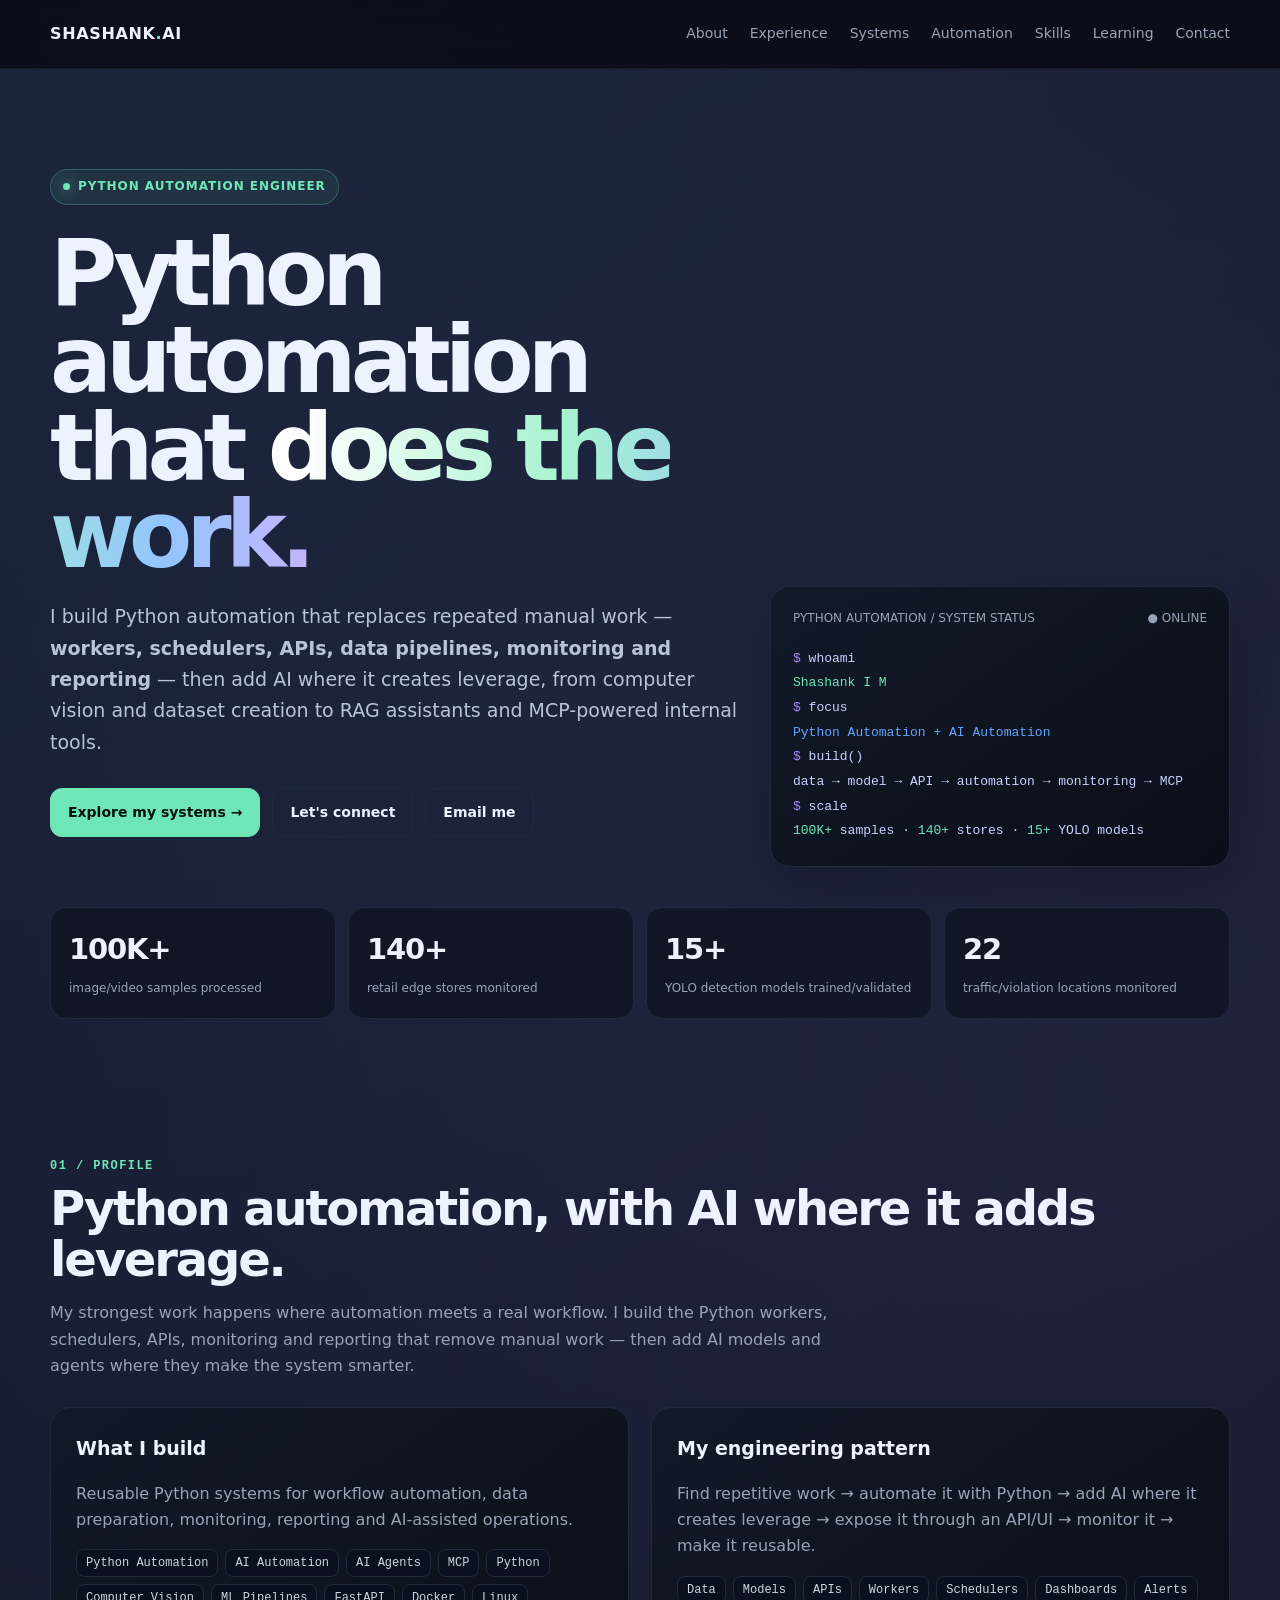
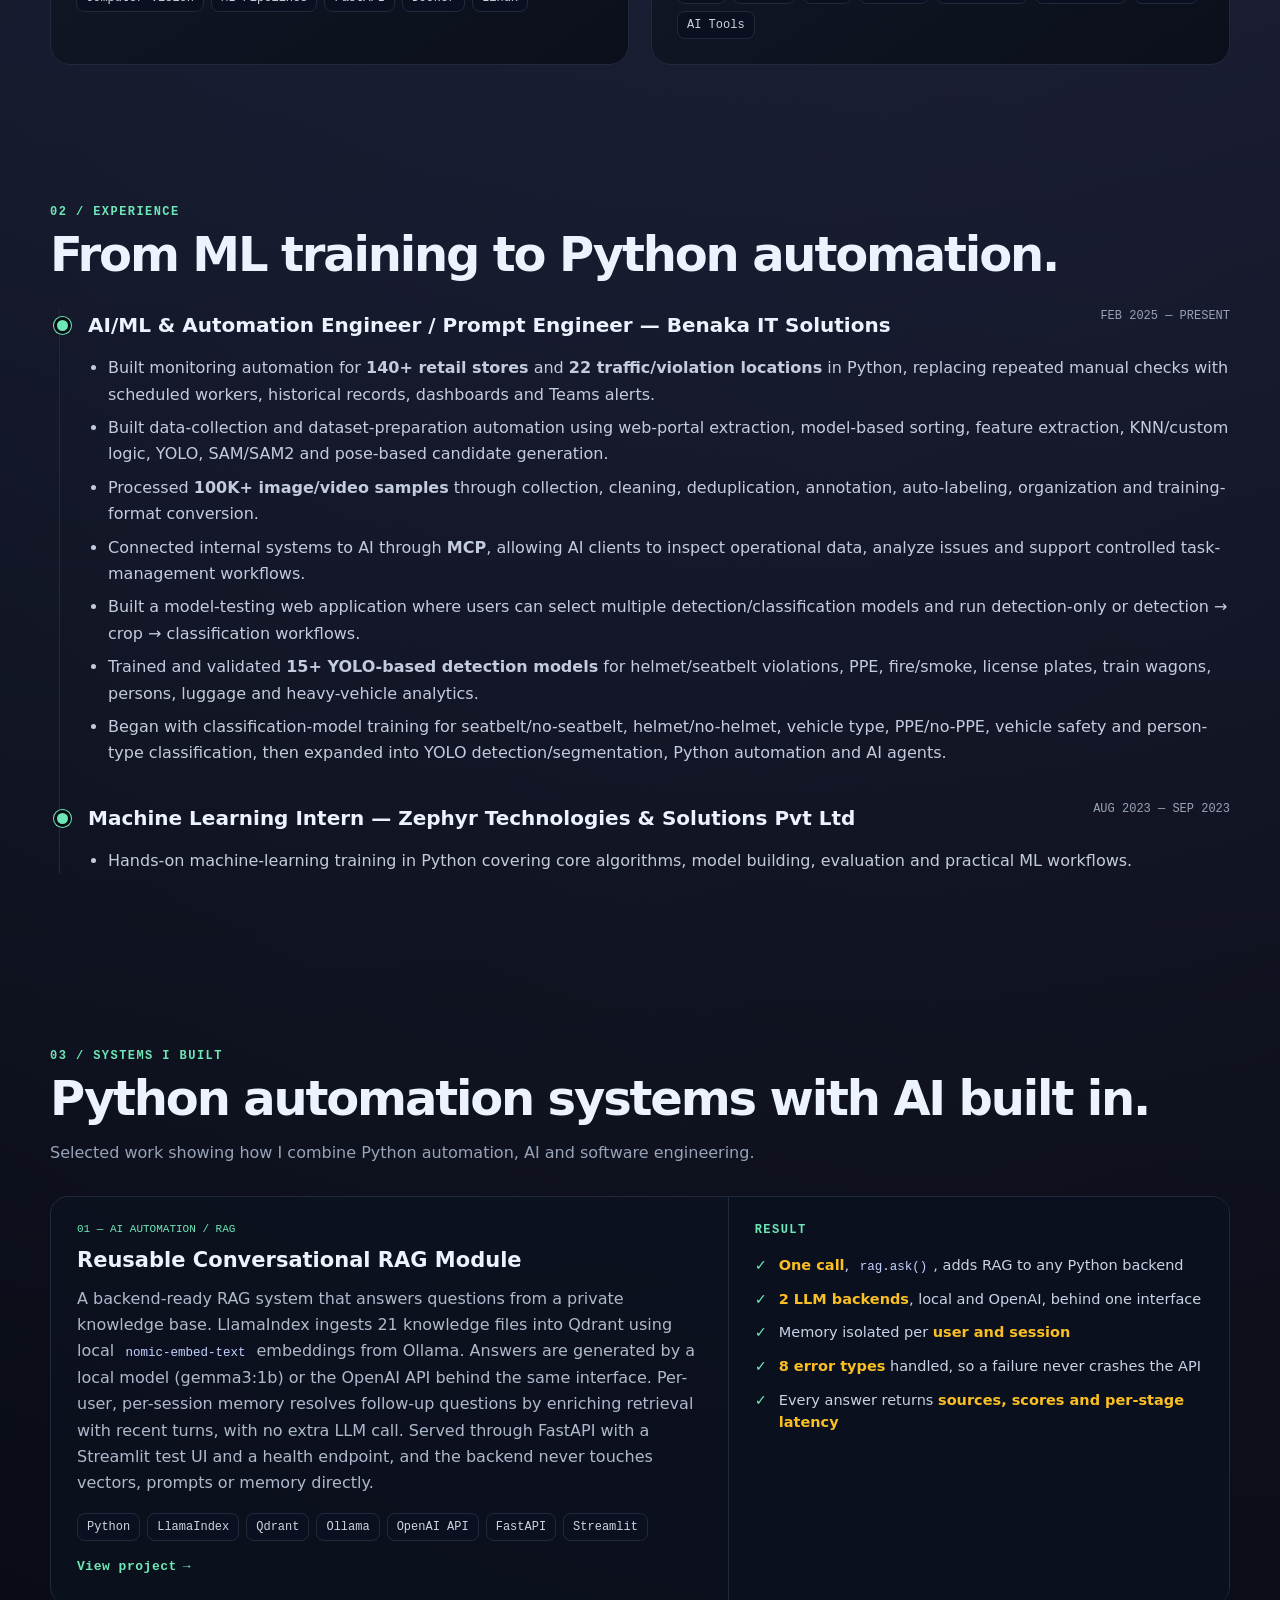
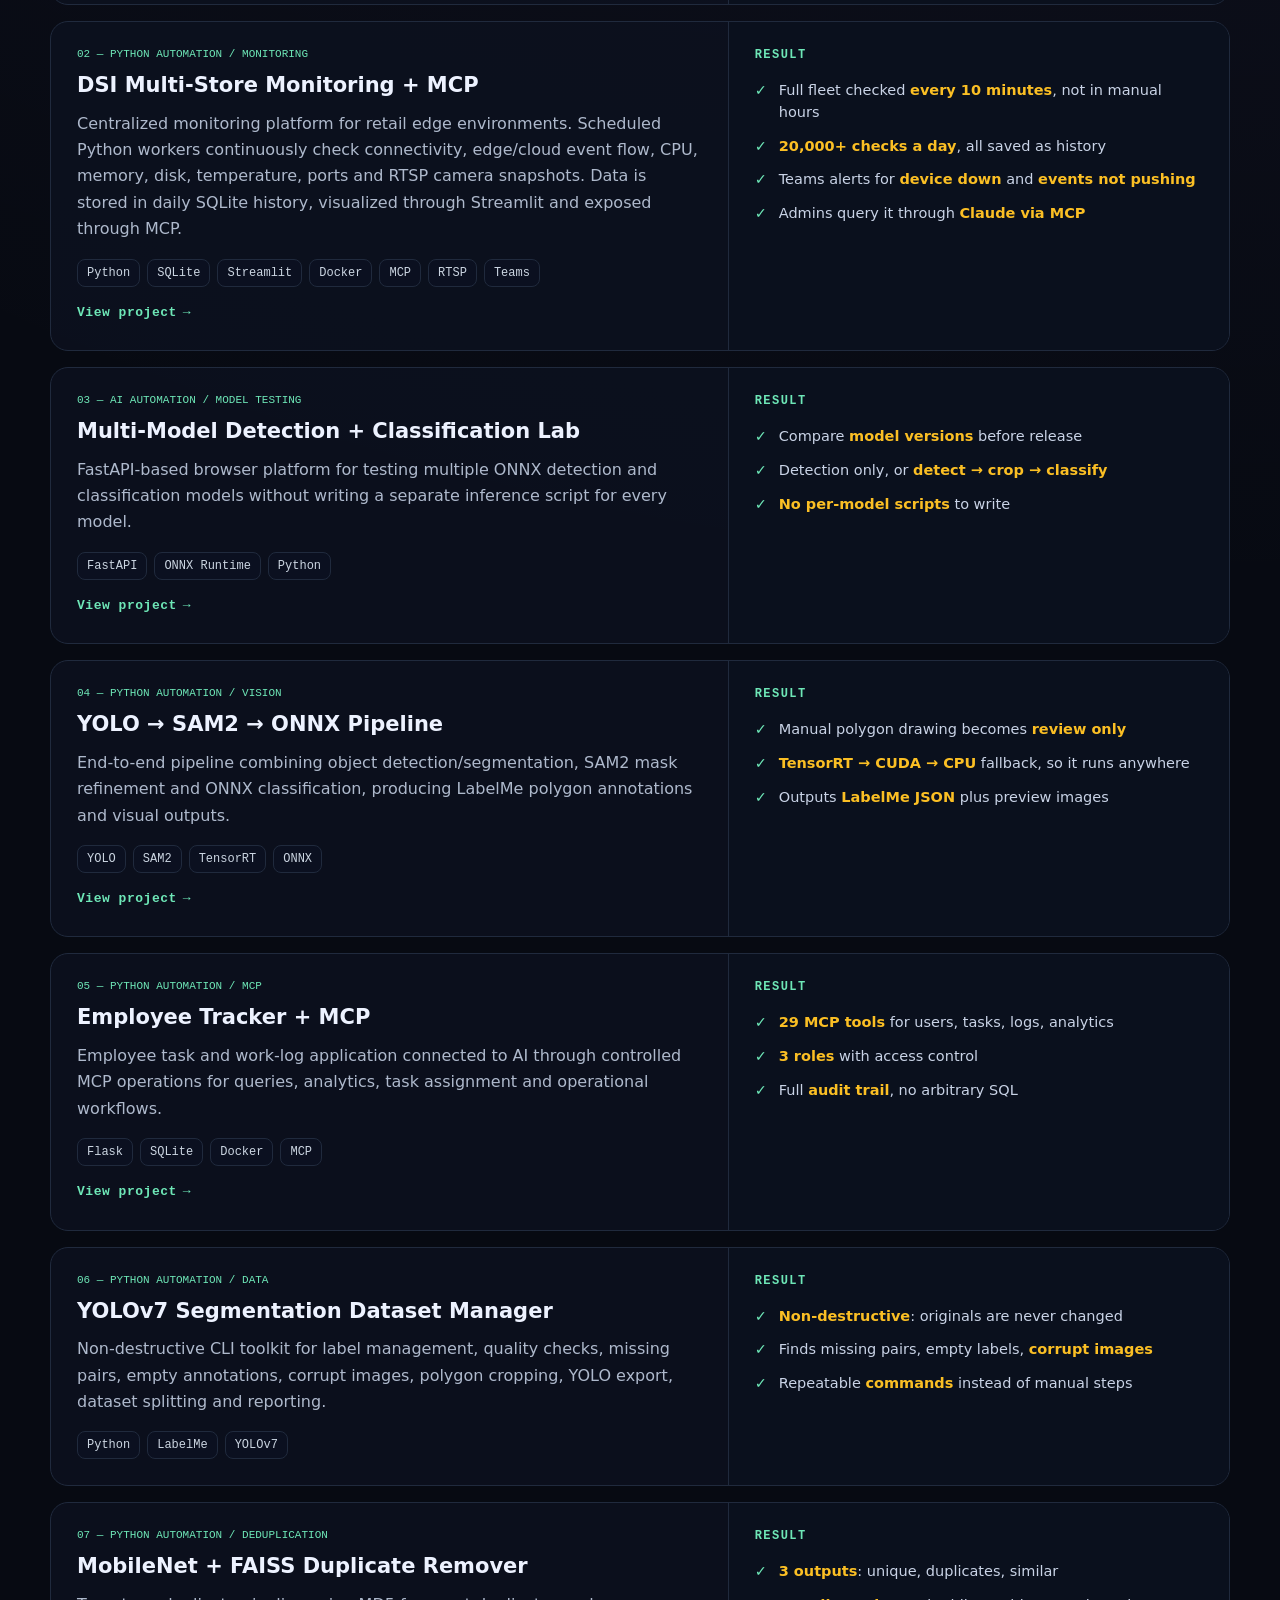
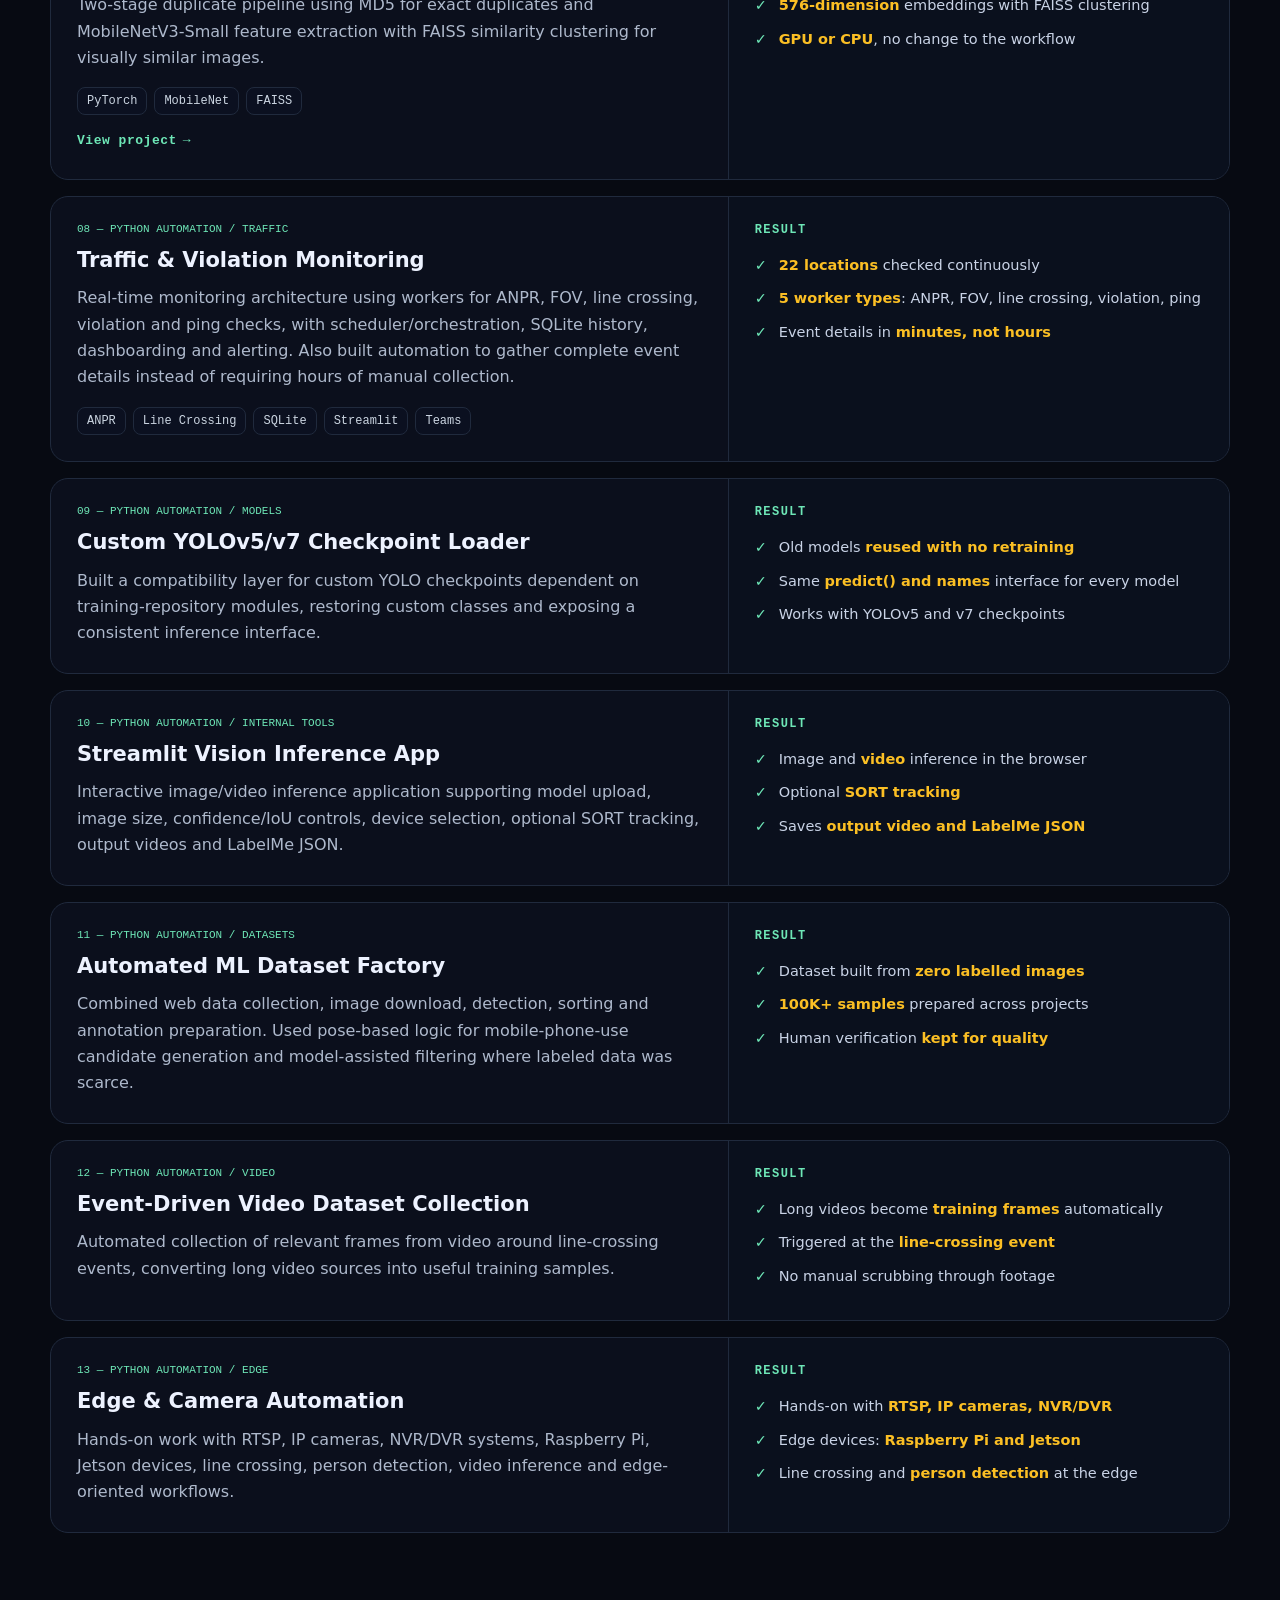
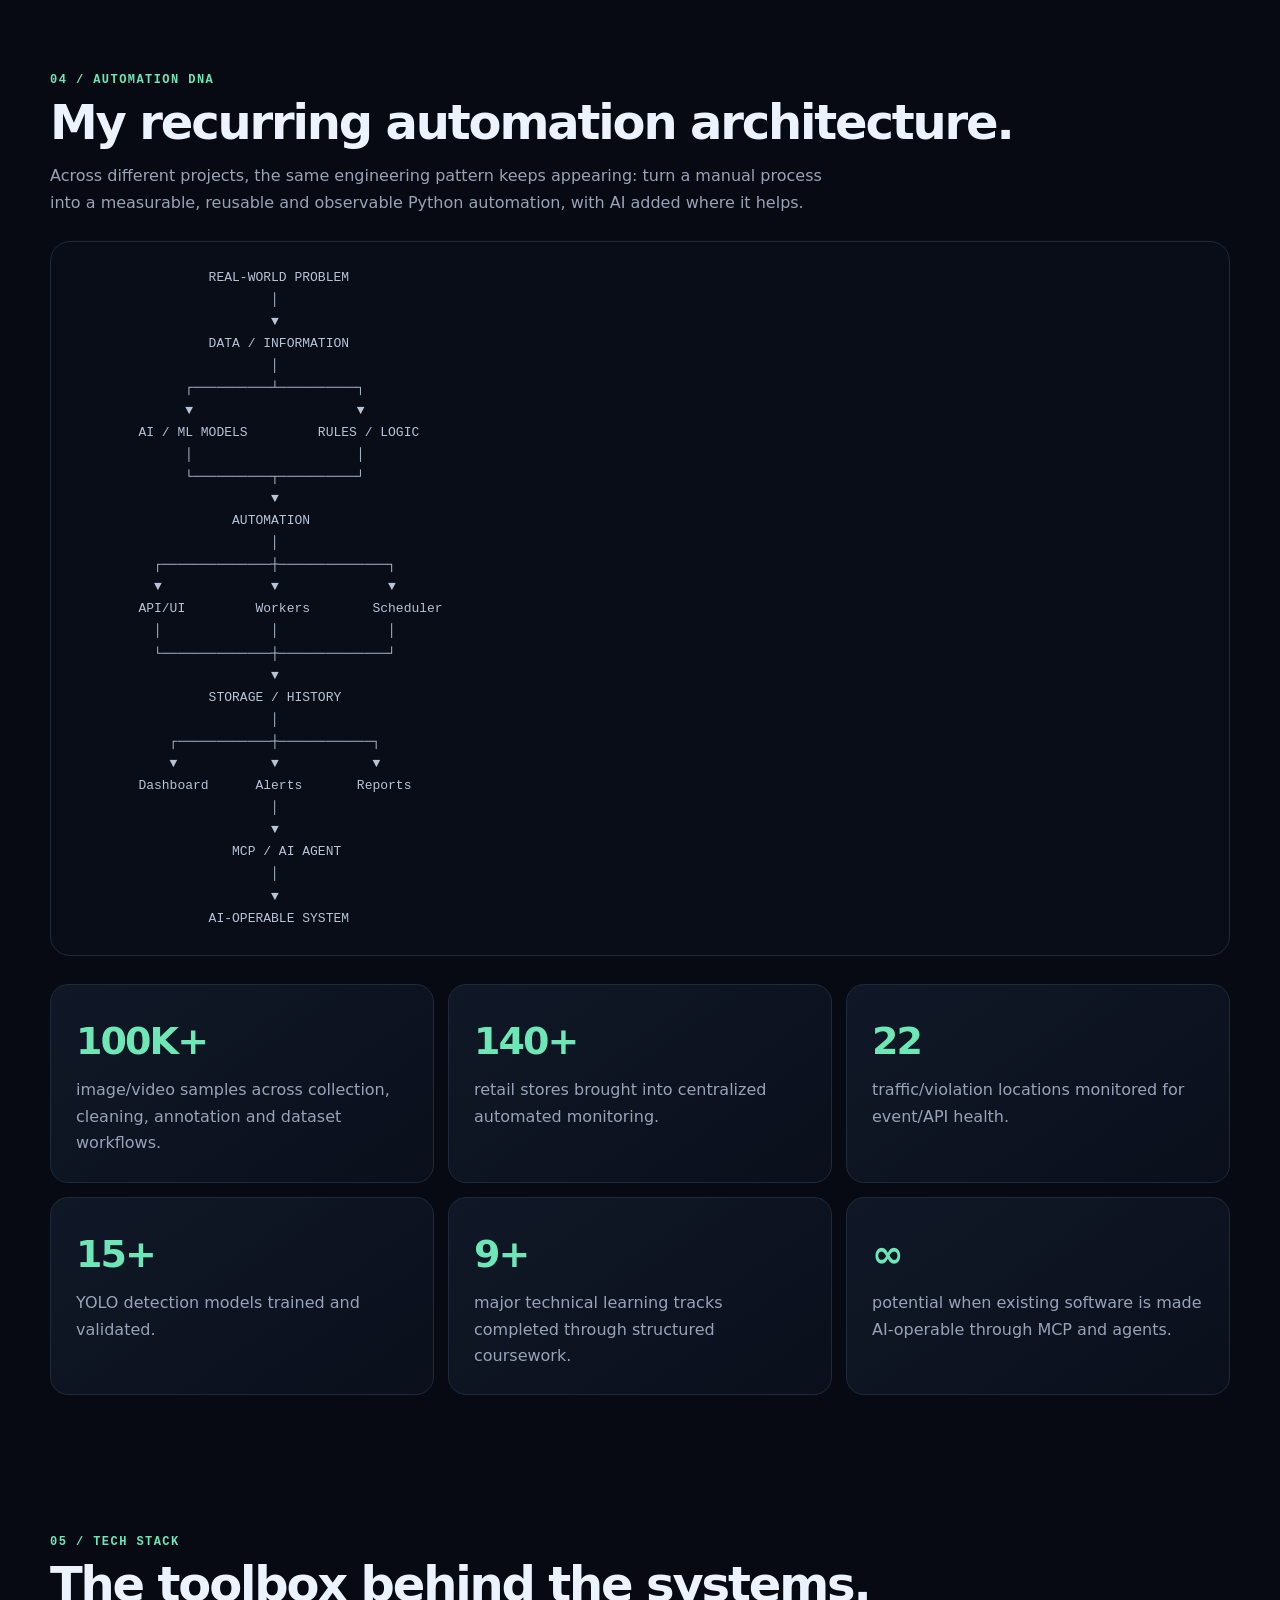
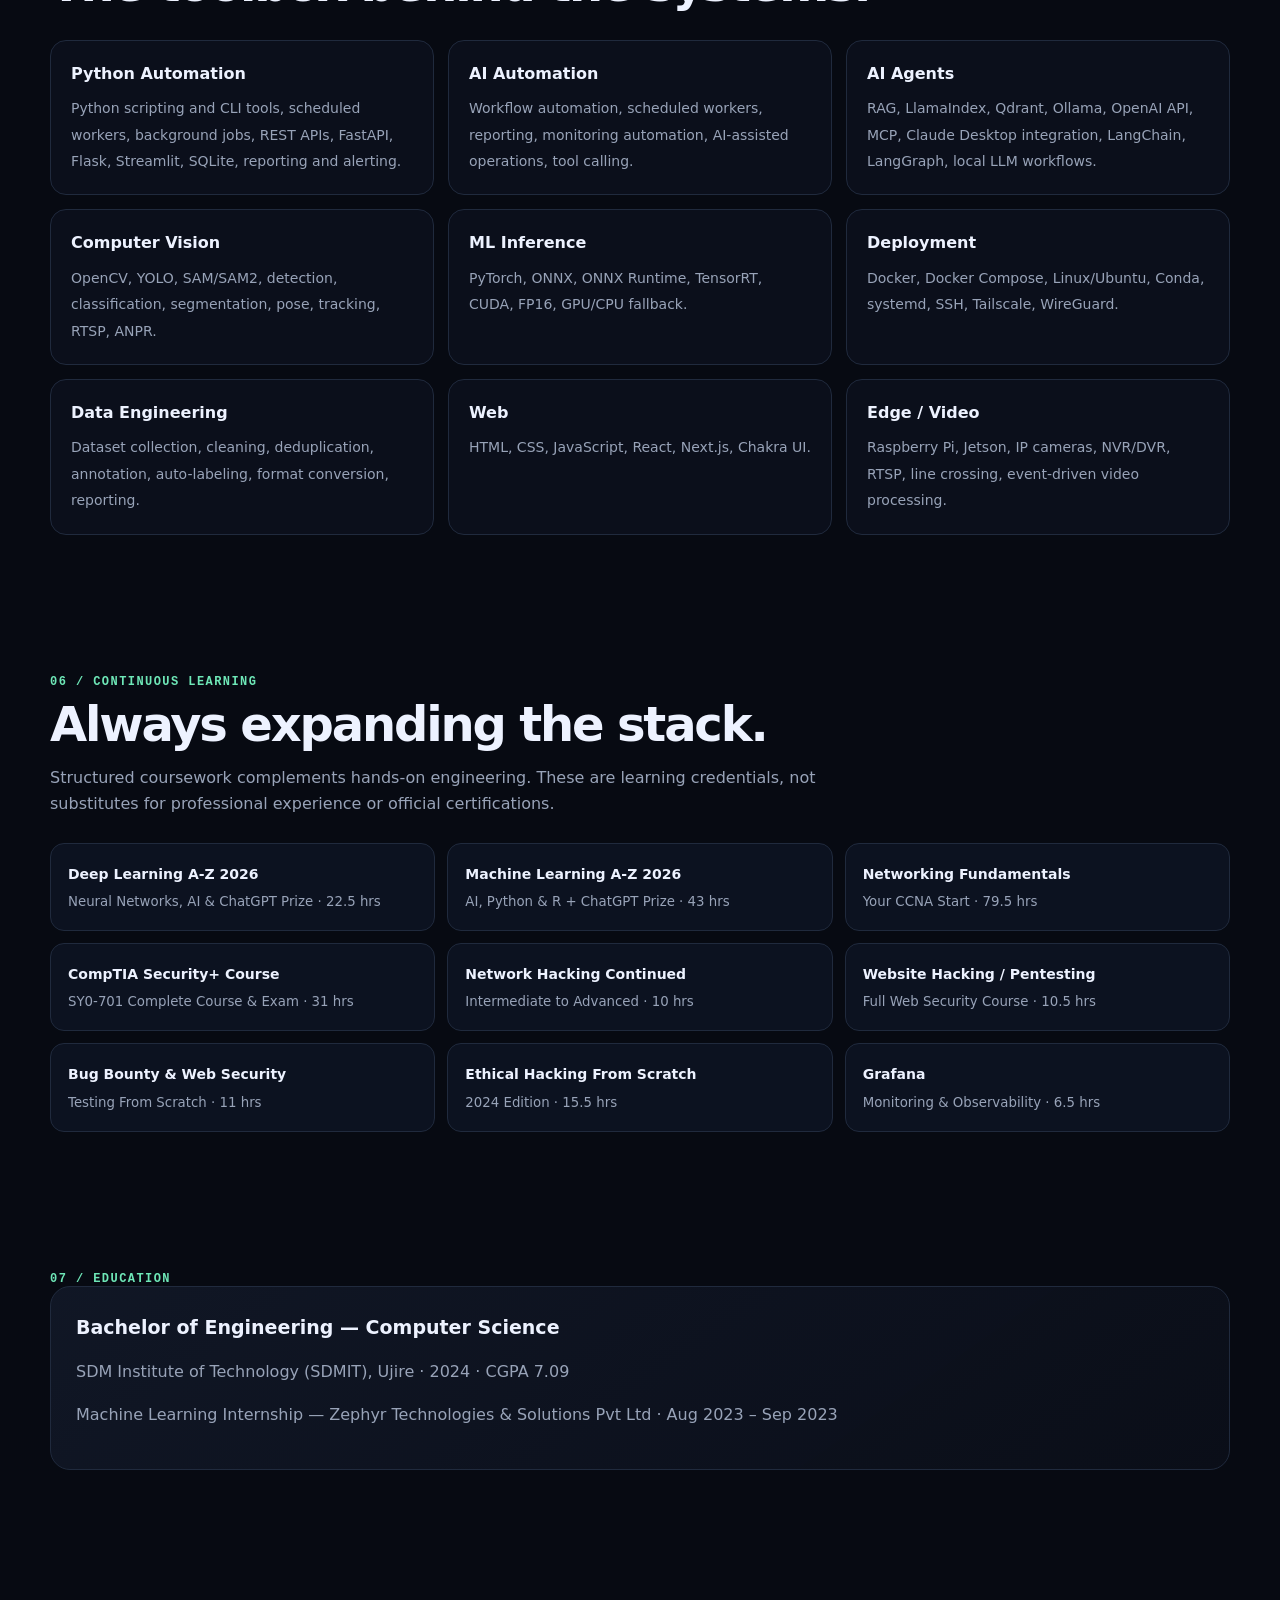
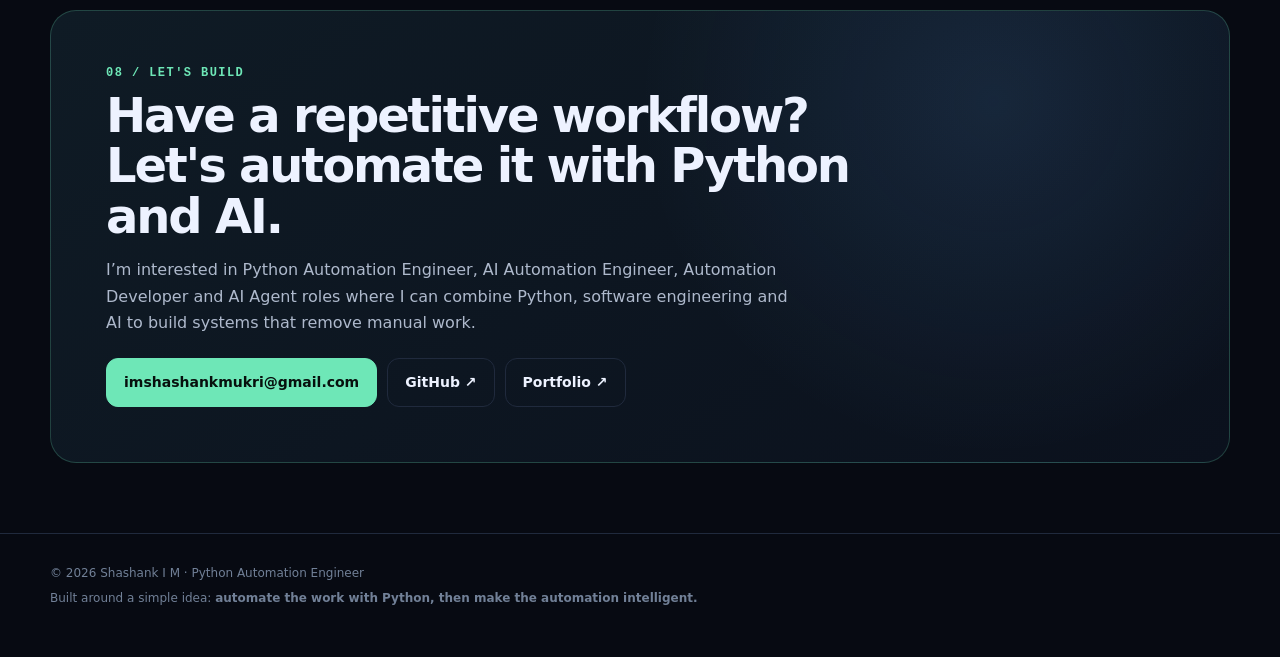
==== commit f2257624: "Add files via upload" ====
--- a/index.html
+++ b/index.html
@@ -1,1526 +1,512 @@
 <!DOCTYPE html>
 <html lang="en">
 <head>
-  <meta charset="UTF-8" />
-  <meta name="viewport" content="width=device-width, initial-scale=1.0"/>
-  <title>Shashank I M — Computer Vision Engineer</title>
-  <link rel="preconnect" href="https://fonts.googleapis.com"/>
-  <link href="https://fonts.googleapis.com/css2?family=Space+Grotesk:wght@300;400;500;600;700&family=Inter:wght@300;400;500&family=JetBrains+Mono:wght@400;500&display=swap" rel="stylesheet"/>
-  <style>
-    *, *::before, *::after { box-sizing: border-box; margin: 0; padding: 0; }
-
-    :root {
-      --bg:        #0A0F1E;
-      --bg2:       #111827;
-      --card:      #141C30;
-      --border:    #1E2A4A;
-      --cyan:      #00D4FF;
-      --purple:    #7B6EF6;
-      --white:     #F0F4FF;
-      --muted:     #8892A4;
-      --font-display: 'Space Grotesk', sans-serif;
-      --font-body:    'Inter', sans-serif;
-      --font-mono:    'JetBrains Mono', monospace;
-    }
-
-    html { scroll-behavior: smooth; }
-
-    body {
-      background: var(--bg);
-      color: var(--white);
-      font-family: var(--font-body);
-      line-height: 1.6;
-      overflow-x: hidden;
-    }
-
-    /* ── NOISE OVERLAY ── */
-    body::before {
-      content: '';
-      position: fixed; inset: 0;
-      background-image: url("data:image/svg+xml,%3Csvg viewBox='0 0 200 200' xmlns='http://www.w3.org/2000/svg'%3E%3Cfilter id='n'%3E%3CfeTurbulence type='fractalNoise' baseFrequency='0.9' numOctaves='4' stitchTiles='stitch'/%3E%3C/filter%3E%3Crect width='100%25' height='100%25' filter='url(%23n)' opacity='0.04'/%3E%3C/svg%3E");
-      pointer-events: none;
-      z-index: 0;
-    }
-
-    /* ── NAV ── */
-    nav {
-      position: fixed; top: 0; left: 0; right: 0;
-      z-index: 100;
-      display: flex; align-items: center; justify-content: space-between;
-      padding: 1.2rem 6vw;
-      background: rgba(10,15,30,0.85);
-      backdrop-filter: blur(12px);
-      border-bottom: 1px solid var(--border);
-    }
-
-    .nav-logo {
-      font-family: var(--font-mono);
-      font-size: 0.9rem;
-      color: var(--cyan);
-      letter-spacing: 0.05em;
-    }
-
-    .nav-links {
-      display: flex; gap: 2rem; list-style: none;
-    }
-
-    .nav-links a {
-      color: var(--muted); text-decoration: none;
-      font-size: 0.85rem; font-weight: 500;
-      transition: color 0.2s;
-      letter-spacing: 0.02em;
-    }
-    .nav-links a:hover { color: var(--cyan); }
-
-    /* ── HERO ── */
-    #hero {
-      min-height: 100vh;
-      display: flex; flex-direction: column;
-      justify-content: center; align-items: flex-start;
-      padding: 10rem 6vw 6rem;
-      position: relative;
-      overflow: hidden;
-    }
-
-    /* grid lines background */
-    #hero::after {
-      content: '';
-      position: absolute; inset: 0;
-      background-image:
-        linear-gradient(rgba(0,212,255,0.04) 1px, transparent 1px),
-        linear-gradient(90deg, rgba(0,212,255,0.04) 1px, transparent 1px);
-      background-size: 60px 60px;
-      pointer-events: none;
-    }
-
-    .hero-eyebrow {
-      font-family: var(--font-mono);
-      font-size: 0.78rem;
-      color: var(--cyan);
-      letter-spacing: 0.18em;
-      text-transform: uppercase;
-      margin-bottom: 1.5rem;
-      display: flex; align-items: center; gap: 0.75rem;
-    }
-    .hero-eyebrow::before {
-      content: '';
-      display: block; width: 2rem; height: 1px;
-      background: var(--cyan);
-    }
-
-    /* ── DETECTION BOX ANIMATION ── */
-    .detection-wrapper {
-      position: relative;
-      display: inline-block;
-      margin-bottom: 1.5rem;
-    }
-
-    .hero-name {
-      font-family: var(--font-display);
-      font-size: clamp(2.8rem, 7vw, 6rem);
-      font-weight: 700;
-      line-height: 1.05;
-      letter-spacing: -0.02em;
-      color: var(--white);
-      position: relative;
-      z-index: 1;
-    }
-
-    .hero-name span { color: var(--cyan); }
-
-    /* YOLO-style bounding box */
-    .bbox {
-      position: absolute;
-      inset: -0.5rem -1rem;
-      border: 2px solid var(--cyan);
-      border-radius: 3px;
-      animation: bbox-scan 3s ease-in-out infinite;
-      pointer-events: none;
-    }
-    .bbox::before, .bbox::after {
-      content: '';
-      position: absolute;
-      width: 12px; height: 12px;
-      border-color: var(--cyan);
-      border-style: solid;
-    }
-    .bbox::before { top: -3px; left: -3px; border-width: 3px 0 0 3px; }
-    .bbox::after  { bottom: -3px; right: -3px; border-width: 0 3px 3px 0; }
-
-    .bbox-label {
-      position: absolute;
-      top: -1.6rem; left: 0;
-      font-family: var(--font-mono);
-      font-size: 0.65rem;
-      background: var(--cyan);
-      color: var(--bg);
-      padding: 0.15rem 0.4rem;
-      border-radius: 2px;
-      font-weight: 500;
-      white-space: nowrap;
-      animation: bbox-scan 3s ease-in-out infinite;
-    }
-
-    @keyframes bbox-scan {
-      0%, 100% { opacity: 1; box-shadow: 0 0 12px rgba(0,212,255,0.3); }
-      50%       { opacity: 0.7; box-shadow: 0 0 24px rgba(0,212,255,0.6); }
-    }
-
-    .hero-title {
-      font-family: var(--font-display);
-      font-size: clamp(1rem, 2.5vw, 1.4rem);
-      font-weight: 400;
-      color: var(--muted);
-      margin-bottom: 1.5rem;
-      max-width: 600px;
-    }
-
-    .hero-title strong { color: var(--purple); font-weight: 600; }
-
-    .hero-desc {
-      font-size: 1rem;
-      color: var(--muted);
-      max-width: 560px;
-      margin-bottom: 2.5rem;
-      line-height: 1.7;
-    }
-
-    .hero-actions { display: flex; gap: 1rem; flex-wrap: wrap; }
-
-    .btn {
-      display: inline-flex; align-items: center; gap: 0.5rem;
-      padding: 0.75rem 1.75rem;
-      border-radius: 6px;
-      font-family: var(--font-display);
-      font-size: 0.9rem; font-weight: 600;
-      text-decoration: none;
-      transition: all 0.2s;
-      cursor: pointer;
-    }
-    .btn-primary {
-      background: var(--cyan); color: var(--bg);
-    }
-    .btn-primary:hover { background: #33deff; transform: translateY(-2px); box-shadow: 0 8px 24px rgba(0,212,255,0.3); }
-    .btn-outline {
-      border: 1.5px solid var(--border);
-      color: var(--white);
-      background: transparent;
-    }
-    .btn-outline:hover { border-color: var(--cyan); color: var(--cyan); transform: translateY(-2px); }
-
-    /* floating stats */
-    .hero-stats {
-      display: flex; gap: 3rem; margin-top: 4rem;
-      flex-wrap: wrap;
-    }
-    .stat { display: flex; flex-direction: column; }
-    .stat-num {
-      font-family: var(--font-display);
-      font-size: 2rem; font-weight: 700;
-      color: var(--white);
-      line-height: 1;
-    }
-    .stat-num span { color: var(--cyan); }
-    .stat-label {
-      font-size: 0.78rem; color: var(--muted);
-      letter-spacing: 0.05em; margin-top: 0.25rem;
-    }
-
-    /* scan line effect */
-    .scanline {
-      position: absolute; right: 0; top: 0; bottom: 0;
-      width: 45%;
-      overflow: hidden;
-      pointer-events: none;
-    }
-    .scanline::before {
-      content: '';
-      position: absolute;
-      top: -100%; left: 0; right: 0; height: 40%;
-      background: linear-gradient(to bottom, transparent, rgba(0,212,255,0.06), transparent);
-      animation: scan 4s linear infinite;
-    }
-    @keyframes scan { to { top: 200%; } }
-
-    /* ── SECTIONS ── */
-    section { padding: 6rem 6vw; position: relative; z-index: 1; }
-
-    .section-label {
-      font-family: var(--font-mono);
-      font-size: 0.72rem;
-      color: var(--cyan);
-      letter-spacing: 0.2em;
-      text-transform: uppercase;
-      margin-bottom: 0.75rem;
-      display: flex; align-items: center; gap: 0.6rem;
-    }
-    .section-label::after {
-      content: '';
-      display: block;
-      flex: 1; max-width: 3rem; height: 1px;
-      background: var(--cyan);
-    }
-
-    .section-title {
-      font-family: var(--font-display);
-      font-size: clamp(1.6rem, 4vw, 2.6rem);
-      font-weight: 700;
-      margin-bottom: 1rem;
-      line-height: 1.15;
-    }
-
-    .section-sub {
-      color: var(--muted); font-size: 1rem;
-      max-width: 560px; margin-bottom: 3rem;
-    }
-
-    /* ── SKILLS ── */
-    #skills { background: var(--bg2); }
-
-    .skills-grid {
-      display: grid;
-      grid-template-columns: repeat(auto-fill, minmax(260px, 1fr));
-      gap: 1.5rem;
-      margin-top: 2.5rem;
-    }
-
-    .skill-card {
-      background: var(--card);
-      border: 1px solid var(--border);
-      border-radius: 10px;
-      padding: 1.5rem;
-      transition: border-color 0.2s, transform 0.2s;
-    }
-    .skill-card:hover { border-color: var(--cyan); transform: translateY(-3px); }
-
-    .skill-card-icon {
-      width: 40px; height: 40px;
-      border-radius: 8px;
-      background: rgba(0,212,255,0.1);
-      border: 1px solid rgba(0,212,255,0.2);
-      display: flex; align-items: center; justify-content: center;
-      font-size: 1.2rem;
-      margin-bottom: 1rem;
-    }
-
-    .skill-card h3 {
-      font-family: var(--font-display);
-      font-size: 0.95rem; font-weight: 600;
-      margin-bottom: 0.75rem;
-    }
-
-    .tag-row {
-      display: flex; flex-wrap: wrap; gap: 0.4rem;
-    }
-    .tag {
-      font-family: var(--font-mono);
-      font-size: 0.68rem;
-      background: rgba(123,110,246,0.12);
-      border: 1px solid rgba(123,110,246,0.25);
-      color: #a89ff8;
-      padding: 0.2rem 0.55rem;
-      border-radius: 4px;
-    }
-    .tag.cyan {
-      background: rgba(0,212,255,0.08);
-      border-color: rgba(0,212,255,0.2);
-      color: var(--cyan);
-    }
-
-    /* ── PROJECTS ── */
-    #projects { background: var(--bg); }
-
-    .projects-grid {
-      display: grid;
-      grid-template-columns: repeat(auto-fill, minmax(320px, 1fr));
-      gap: 1.5rem;
-      margin-top: 2.5rem;
-    }
-
-    .project-card {
-      background: var(--card);
-      border: 1px solid var(--border);
-      border-radius: 12px;
-      padding: 1.75rem;
-      display: flex; flex-direction: column;
-      gap: 1rem;
-      transition: border-color 0.2s, transform 0.2s;
-      position: relative;
-      overflow: hidden;
-    }
-    .project-card::before {
-      content: '';
-      position: absolute; top: 0; left: 0; right: 0;
-      height: 3px;
-      background: linear-gradient(90deg, var(--cyan), var(--purple));
-      opacity: 0;
-      transition: opacity 0.2s;
-    }
-    .project-card:hover { border-color: rgba(0,212,255,0.4); transform: translateY(-4px); }
-    .project-card:hover::before { opacity: 1; }
-
-    .project-type {
-      font-family: var(--font-mono);
-      font-size: 0.65rem;
-      color: var(--cyan);
-      letter-spacing: 0.15em;
-      text-transform: uppercase;
-    }
-
-    .project-card h3 {
-      font-family: var(--font-display);
-      font-size: 1.1rem; font-weight: 600;
-    }
-    .project-card p {
-      font-size: 0.88rem; color: var(--muted);
-      line-height: 1.65; flex: 1;
-    }
-
-    /* ── TOOLS PIPELINE ── */
-    #tools { background: var(--bg2); }
-
-    .tools-list {
-      display: grid;
-      grid-template-columns: repeat(auto-fill, minmax(280px, 1fr));
-      gap: 1rem;
-      margin-top: 2.5rem;
-    }
-
-    .tool-item {
-      background: var(--card);
-      border: 1px solid var(--border);
-      border-radius: 8px;
-      padding: 1.1rem 1.25rem;
-      display: flex; align-items: flex-start; gap: 1rem;
-      transition: border-color 0.2s;
-    }
-    .tool-item:hover { border-color: var(--purple); }
-
-    .tool-num {
-      font-family: var(--font-mono);
-      font-size: 0.7rem;
-      color: var(--cyan);
-      min-width: 2rem;
-      padding-top: 0.1rem;
-    }
-
-    .tool-text {
-      font-size: 0.87rem; color: var(--muted);
-      line-height: 1.5;
-    }
-    .tool-text strong { color: var(--white); font-weight: 500; }
-
-    /* ── EXPERIENCE ── */
-    #experience { background: var(--bg); }
-
-    .timeline {
-      position: relative;
-      margin-top: 3rem;
-    }
-    .timeline::before {
-      content: '';
-      position: absolute; left: 0; top: 0; bottom: 0;
-      width: 1px;
-      background: linear-gradient(to bottom, var(--cyan), var(--purple), transparent);
-    }
-
-    .timeline-item {
-      padding-left: 2.5rem;
-      padding-bottom: 3rem;
-      position: relative;
-    }
-    .timeline-item::before {
-      content: '';
-      position: absolute; left: -5px; top: 6px;
-      width: 11px; height: 11px;
-      border-radius: 50%;
-      background: var(--cyan);
-      box-shadow: 0 0 0 3px rgba(0,212,255,0.2);
-    }
-
-    .tl-meta {
-      font-family: var(--font-mono);
-      font-size: 0.72rem;
-      color: var(--cyan);
-      letter-spacing: 0.1em;
-      margin-bottom: 0.4rem;
-    }
-
-    .tl-title {
-      font-family: var(--font-display);
-      font-size: 1.15rem; font-weight: 600;
-      margin-bottom: 0.2rem;
-    }
-
-    .tl-company {
-      font-size: 0.88rem; color: var(--purple);
-      margin-bottom: 1rem; font-weight: 500;
-    }
-
-    .tl-desc {
-      font-size: 0.88rem; color: var(--muted);
-      line-height: 1.7;
-    }
-
-    .tl-tags { margin-top: 0.75rem; display: flex; flex-wrap: wrap; gap: 0.4rem; }
-
-    /* ── COLLEGE PROJECT ── */
-    #college { background: var(--bg2); }
-
-    .college-card {
-      background: var(--card);
-      border: 1px solid var(--border);
-      border-radius: 12px;
-      padding: 2rem;
-      display: grid;
-      grid-template-columns: 1fr 1fr;
-      gap: 2rem;
-      margin-top: 2.5rem;
-    }
-    @media (max-width: 640px) { .college-card { grid-template-columns: 1fr; } }
-
-    .college-card h3 {
-      font-family: var(--font-display);
-      font-size: 1.2rem; font-weight: 600;
-      margin-bottom: 0.75rem;
-      grid-column: 1 / -1;
-    }
-
-    .college-feature {
-      display: flex; gap: 0.75rem;
-    }
-    .college-feature-icon {
-      font-size: 1.3rem; min-width: 2rem; padding-top: 0.1rem;
-    }
-    .college-feature-text h4 {
-      font-family: var(--font-display);
-      font-size: 0.92rem; font-weight: 600;
-      margin-bottom: 0.25rem;
-    }
-    .college-feature-text p {
-      font-size: 0.83rem; color: var(--muted); line-height: 1.6;
-    }
-
-    /* ── CONTACT ── */
-    #contact {
-      background: var(--bg);
-      text-align: center;
-    }
-
-    .contact-inner {
-      max-width: 560px; margin: 0 auto;
-    }
-
-    .contact-links {
-      display: flex; justify-content: center; gap: 1.5rem;
-      flex-wrap: wrap; margin-top: 2.5rem;
-    }
-
-    .contact-link {
-      display: flex; align-items: center; gap: 0.6rem;
-      color: var(--muted); text-decoration: none;
-      font-size: 0.9rem;
-      padding: 0.75rem 1.25rem;
-      border: 1px solid var(--border);
-      border-radius: 8px;
-      transition: all 0.2s;
-      font-family: var(--font-display);
-      font-weight: 500;
-    }
-    .contact-link:hover { color: var(--cyan); border-color: var(--cyan); transform: translateY(-2px); }
-
-    /* ── FOOTER ── */
-    footer {
-      text-align: center;
-      padding: 2rem 6vw;
-      border-top: 1px solid var(--border);
-      font-size: 0.78rem;
-      color: var(--muted);
-      font-family: var(--font-mono);
-    }
-    footer span { color: var(--cyan); }
-
-    /* ── SCROLL REVEAL ── */
-    .reveal { opacity: 0; transform: translateY(24px); transition: opacity 0.6s ease, transform 0.6s ease; }
-    .reveal.visible { opacity: 1; transform: none; }
-
-    /* ── RESPONSIVE ── */
-    @media (max-width: 768px) {
-      nav { padding: 1rem 5vw; }
-      .nav-links { display: none; }
-      #hero { padding: 8rem 5vw 4rem; }
-      .hero-stats { gap: 2rem; }
-      section { padding: 4rem 5vw; }
-      .scanline { display: none; }
-    }
-
-    @media (prefers-reduced-motion: reduce) {
-      .bbox, .bbox-label, .scanline::before { animation: none; }
-      .reveal { opacity: 1; transform: none; transition: none; }
-    }
-
-    /* ── DEPLOYMENT ── */
-    #deployment { background: var(--bg); }
-
-    .deploy-grid {
-      display: grid;
-      grid-template-columns: repeat(auto-fill, minmax(300px, 1fr));
-      gap: 1.25rem;
-      margin-top: 2.5rem;
-    }
-
-    .deploy-card {
-      background: var(--card);
-      border: 1px solid var(--border);
-      border-radius: 10px;
-      padding: 1.4rem 1.5rem;
-      display: flex; gap: 1rem; align-items: flex-start;
-      transition: border-color 0.2s, transform 0.2s;
-      position: relative;
-      overflow: hidden;
-    }
-    .deploy-card:hover { border-color: var(--purple); transform: translateY(-3px); }
-    .deploy-card::after {
-      content: '';
-      position: absolute; left: 0; top: 0; bottom: 0;
-      width: 3px;
-      background: linear-gradient(to bottom, var(--cyan), var(--purple));
-      opacity: 0;
-      transition: opacity 0.2s;
-    }
-    .deploy-card:hover::after { opacity: 1; }
-
-    .deploy-icon {
-      font-size: 1.4rem;
-      min-width: 2rem;
-      padding-top: 0.1rem;
-    }
-
-    .deploy-content h4 {
-      font-family: var(--font-display);
-      font-size: 0.92rem; font-weight: 600;
-      margin-bottom: 0.35rem;
-    }
-
-    .deploy-content p {
-      font-size: 0.83rem; color: var(--muted);
-      line-height: 1.6;
-    }
-
-    .deploy-pipeline {
-      margin-top: 3rem;
-      background: var(--card);
-      border: 1px solid var(--border);
-      border-radius: 12px;
-      padding: 2rem;
-    }
-
-    .deploy-pipeline h3 {
-      font-family: var(--font-display);
-      font-size: 1rem; font-weight: 600;
-      margin-bottom: 1.5rem;
-      color: var(--cyan);
-    }
-
-    .pipeline-flow {
-      display: flex;
-      flex-wrap: wrap;
-      align-items: center;
-      gap: 0.5rem;
-    }
-
-    .pipeline-step {
-      display: flex; align-items: center; gap: 0.5rem;
-    }
-
-    .pipeline-box {
-      font-family: var(--font-mono);
-      font-size: 0.72rem;
-      padding: 0.4rem 0.8rem;
-      border-radius: 6px;
-      border: 1px solid var(--border);
-      background: rgba(0,212,255,0.06);
-      color: var(--white);
-      white-space: nowrap;
-    }
-
-    .pipeline-arrow {
-      color: var(--cyan); font-size: 0.9rem;
-      font-family: var(--font-mono);
-    }
-
-    /* ── CERTIFICATES ── */
-    #certificates { background: var(--bg2); }
-
-    .cert-grid {
-      display: grid;
-      grid-template-columns: repeat(auto-fill, minmax(280px, 1fr));
-      gap: 1.25rem;
-      margin-top: 2.5rem;
-    }
-
-    .cert-card {
-      background: var(--card);
-      border: 1px solid var(--border);
-      border-radius: 10px;
-      overflow: hidden;
-      cursor: pointer;
-      transition: border-color 0.2s, transform 0.2s, box-shadow 0.2s;
-    }
-    .cert-card:hover {
-      border-color: var(--cyan);
-      transform: translateY(-4px);
-      box-shadow: 0 12px 32px rgba(0,212,255,0.12);
-    }
-
-    .cert-img-wrap {
-      position: relative;
-      overflow: hidden;
-      aspect-ratio: 16/9;
-      background: #fff;
-    }
-    .cert-img-wrap img {
-      width: 100%; height: 100%;
-      object-fit: cover;
-      display: block;
-      transition: transform 0.3s;
-    }
-    .cert-card:hover .cert-img-wrap img { transform: scale(1.04); }
-
-    .cert-overlay {
-      position: absolute; inset: 0;
-      background: rgba(0,212,255,0.15);
-      display: flex; align-items: center; justify-content: center;
-      opacity: 0;
-      transition: opacity 0.2s;
-    }
-    .cert-card:hover .cert-overlay { opacity: 1; }
-
-    .cert-zoom {
-      font-family: var(--font-mono);
-      font-size: 0.8rem;
-      background: rgba(10,15,30,0.85);
-      color: var(--cyan);
-      padding: 0.4rem 0.9rem;
-      border-radius: 20px;
-      border: 1px solid var(--cyan);
-    }
-
-    .cert-info {
-      padding: 1rem 1.1rem 1.1rem;
-    }
-
-    .cert-category {
-      font-family: var(--font-mono);
-      font-size: 0.65rem;
-      color: var(--cyan);
-      letter-spacing: 0.1em;
-      text-transform: uppercase;
-      display: block;
-      margin-bottom: 0.4rem;
-    }
-
-    .cert-info h4 {
-      font-family: var(--font-display);
-      font-size: 0.9rem; font-weight: 600;
-      line-height: 1.3;
-      margin-bottom: 0.2rem;
-    }
-
-    .cert-info p {
-      font-size: 0.78rem;
-      color: var(--muted);
-      margin-bottom: 0.65rem;
-    }
-
-    .cert-meta {
-      display: flex; gap: 1rem;
-      font-family: var(--font-mono);
-      font-size: 0.68rem;
-      color: var(--muted);
-    }
-
-    /* ── MODAL ── */
-    #cert-modal {
-      display: none;
-      position: fixed; inset: 0; z-index: 999;
-      background: rgba(5,8,18,0.92);
-      backdrop-filter: blur(8px);
-      align-items: center; justify-content: center;
-      padding: 1.5rem;
-    }
-    #cert-modal.open { display: flex; }
-
-    .modal-inner {
-      position: relative;
-      max-width: 900px; width: 100%;
-      background: var(--card);
-      border: 1px solid var(--border);
-      border-radius: 12px;
-      overflow: hidden;
-    }
-
-    .modal-close {
-      position: absolute; top: 0.75rem; right: 0.75rem;
-      background: rgba(10,15,30,0.8);
-      border: 1px solid var(--border);
-      color: var(--white);
-      width: 32px; height: 32px;
-      border-radius: 50%;
-      cursor: pointer; font-size: 0.85rem;
-      display: flex; align-items: center; justify-content: center;
-      z-index: 10;
-      transition: border-color 0.2s, color 0.2s;
-    }
-    .modal-close:hover { border-color: var(--cyan); color: var(--cyan); }
-
-    #modal-img {
-      width: 100%; display: block;
-    }
-
-    .modal-caption {
-      padding: 0.75rem 1rem;
-      font-family: var(--font-mono);
-      font-size: 0.75rem;
-      color: var(--muted);
-      border-top: 1px solid var(--border);
-    }
-
-  </style>
+<meta charset="UTF-8">
+<meta name="viewport" content="width=device-width, initial-scale=1.0">
+<meta name="description" content="Shashank I M — Python Automation Engineer portfolio. Python automation, AI automation, monitoring systems, computer vision pipelines, AI agents and MCP tools.">
+<title>Shashank I M — Python Automation Engineer</title>
+<style>
+:root{
+  --bg:#070a12;--panel:#0d1220;--panel2:#111827;--text:#edf2ff;--muted:#98a3b8;
+  --line:#202a3d;--accent:#6ee7b7;--accent2:#60a5fa;--purple:#a78bfa;--warn:#fbbf24;
+  --max:1180px;--radius:20px;
+}
+*{box-sizing:border-box} html{scroll-behavior:smooth}
+body{margin:0;background:
+radial-gradient(circle at 10% 0%,rgba(96,165,250,.13),transparent 30%),
+radial-gradient(circle at 90% 10%,rgba(167,139,250,.12),transparent 30%),
+var(--bg);color:var(--text);font-family:Inter,ui-sans-serif,system-ui,-apple-system,BlinkMacSystemFont,"Segoe UI",sans-serif;line-height:1.65}
+a{color:inherit;text-decoration:none}.container{width:min(var(--max),calc(100% - 40px));margin:auto}
+.nav{position:sticky;top:0;z-index:20;background:rgba(7,10,18,.78);backdrop-filter:blur(18px);border-bottom:1px solid rgba(255,255,255,.06)}
+.nav-inner{height:68px;display:flex;align-items:center;justify-content:space-between}
+.logo{font-weight:800;letter-spacing:.04em}.logo span{color:var(--accent)}
+.navlinks{display:flex;gap:22px;color:var(--muted);font-size:14px}.navlinks a:hover{color:#fff}
+.menu{display:none;background:none;border:1px solid var(--line);color:#fff;border-radius:10px;padding:8px}
+.hero{padding:100px 0 70px;position:relative;overflow:hidden}
+.eyebrow{display:inline-flex;gap:8px;align-items:center;border:1px solid rgba(110,231,183,.25);background:rgba(110,231,183,.07);color:var(--accent);padding:7px 12px;border-radius:999px;font-size:12px;font-weight:700;letter-spacing:.08em;text-transform:uppercase}
+.dot{width:7px;height:7px;border-radius:50%;background:var(--accent);box-shadow:0 0 15px var(--accent)}
+h1{font-size:clamp(46px,8vw,92px);line-height:.95;letter-spacing:-.065em;margin:25px 0 22px;max-width:1000px}
+.gradient{background:linear-gradient(90deg,#fff 5%,#a7f3d0 45%,#93c5fd 78%,#c4b5fd);-webkit-background-clip:text;background-clip:text;color:transparent}
+.hero p{font-size:19px;color:#b9c3d6;max-width:800px}
+.actions{display:flex;gap:12px;flex-wrap:wrap;margin:30px 0}
+.btn{display:inline-flex;align-items:center;gap:8px;padding:12px 17px;border-radius:12px;border:1px solid var(--line);font-weight:700;font-size:14px}
+.btn.primary{background:var(--accent);color:#07100d;border-color:var(--accent)}.btn:hover{transform:translateY(-1px)}
+.hero-grid{display:grid;grid-template-columns:1.2fr .8fr;gap:30px;align-items:end}
+.signal{border:1px solid var(--line);background:linear-gradient(145deg,rgba(17,24,39,.92),rgba(8,12,22,.9));padding:22px;border-radius:var(--radius);box-shadow:0 20px 60px rgba(0,0,0,.22)}
+.signal-top{display:flex;justify-content:space-between;color:var(--muted);font-size:12px}.terminal{margin-top:18px;font:13px/1.9 ui-monospace,SFMono-Regular,Menlo,monospace;color:#c7d2fe}.green{color:var(--accent)}.blue{color:var(--accent2)}.purple{color:var(--purple)}
+.stats{display:grid;grid-template-columns:repeat(4,1fr);gap:12px;margin-top:40px}
+.stat{padding:18px;border:1px solid var(--line);border-radius:16px;background:rgba(13,18,32,.72)}
+.stat b{font-size:29px;display:block;letter-spacing:-.04em}.stat span{color:var(--muted);font-size:12px}
+section{padding:70px 0}.section-label{font:700 12px ui-monospace,monospace;color:var(--accent);letter-spacing:.12em;text-transform:uppercase}
+h2{font-size:clamp(30px,4vw,48px);line-height:1.05;letter-spacing:-.045em;margin:10px 0 14px}
+.lead{color:var(--muted);max-width:780px}
+.about{display:grid;grid-template-columns:1fr 1fr;gap:22px}.card{background:linear-gradient(145deg,rgba(17,24,39,.9),rgba(10,14,25,.92));border:1px solid var(--line);border-radius:var(--radius);padding:25px}
+.card h3{margin:0 0 8px;font-size:19px}.muted{color:var(--muted)}
+.tags{display:flex;flex-wrap:wrap;gap:7px;margin-top:16px}code{font:12.5px ui-monospace,SFMono-Regular,Menlo,monospace;color:#c7d2fe;background:#0b1020;padding:1px 6px;border-radius:5px}
+.tag{padding:6px 9px;border:1px solid var(--line);background:#0b1020;border-radius:8px;color:#cbd5e1;font:12px ui-monospace,monospace}
+.timeline{position:relative;margin-top:30px}.timeline:before{content:"";position:absolute;left:9px;top:0;bottom:0;width:1px;background:var(--line)}
+.job{position:relative;padding-left:38px;margin-bottom:35px}.job:before{content:"";position:absolute;left:4px;top:8px;width:11px;height:11px;border:3px solid var(--bg);background:var(--accent);border-radius:50%;box-shadow:0 0 0 1px var(--accent)}
+.job-head{display:flex;justify-content:space-between;gap:20px;flex-wrap:wrap}.job-title{font-weight:800;font-size:20px}.date{color:var(--muted);font:12px ui-monospace,monospace}
+.job ul{margin:13px 0 0;padding-left:20px;color:#c3ccdc}.job li{margin:7px 0}
+.project-grid{display:grid;grid-template-columns:repeat(2,1fr);gap:16px;margin-top:30px}
+.project{padding:24px;border:1px solid var(--line);border-radius:18px;background:rgba(13,18,32,.76);transition:.2s}.project:hover{transform:translateY(-3px);border-color:#33415e}
+.project-num{color:var(--accent);font:11px ui-monospace,monospace}.project h3{font-size:21px;margin:8px 0}.project p{color:#aeb9cc;margin:0}.project .impact{margin-top:15px;color:#dbe5f5;font-size:13px}
+.project .impact b{color:#fff}.project-wide{grid-column:span 2}
+.arch{padding:25px;border:1px solid var(--line);border-radius:var(--radius);background:#080d18;overflow:auto;margin-top:25px}
+.arch pre{margin:0;color:#b7c3d7;font:13px/1.7 ui-monospace,SFMono-Regular,Menlo,monospace}
+.skillgrid{display:grid;grid-template-columns:repeat(3,1fr);gap:14px;margin-top:30px}
+.skill{padding:20px;border:1px solid var(--line);border-radius:16px;background:rgba(13,18,32,.7)}.skill b{display:block;margin-bottom:8px}.skill span{color:var(--muted);font-size:14px}
+.metrics{display:grid;grid-template-columns:repeat(3,1fr);gap:14px;margin-top:28px}.metric{padding:25px;border-radius:18px;border:1px solid var(--line);background:linear-gradient(145deg,#101827,#0a0f1b)}.metric strong{font-size:38px;letter-spacing:-.05em;color:var(--accent)}.metric p{margin:5px 0 0;color:var(--muted)}
+.learning{display:grid;grid-template-columns:repeat(3,1fr);gap:12px;margin-top:25px}.course{padding:17px;border:1px solid var(--line);border-radius:14px;background:#0c1220}.course b{font-size:14px}.course small{display:block;color:var(--muted);margin-top:4px}
+.cta{padding:55px;border-radius:26px;border:1px solid rgba(110,231,183,.22);background:radial-gradient(circle at 80% 20%,rgba(96,165,250,.12),transparent 35%),linear-gradient(145deg,#0f1b25,#0b111d)}
+.cta h2{max-width:750px}.cta p{color:#aeb9cc;max-width:700px}.contact-row{display:flex;gap:10px;flex-wrap:wrap;margin-top:22px}
+footer{border-top:1px solid var(--line);padding:30px 0;color:#718097;font-size:12px}
+.backtop{position:fixed;right:18px;bottom:18px;width:42px;height:42px;border-radius:50%;border:1px solid var(--line);background:#101827;color:#fff;display:none}
+@media(max-width:900px){.hero-grid,.about{grid-template-columns:1fr}.stats{grid-template-columns:repeat(2,1fr)}.skillgrid,.learning{grid-template-columns:1fr 1fr}}
+@media(max-width:700px){.container{width:min(var(--max),calc(100% - 24px))}.navlinks{display:none;position:absolute;top:68px;left:0;right:0;background:#090d17;padding:15px 20px;border-bottom:1px solid var(--line);flex-direction:column}.navlinks.open{display:flex}.menu{display:block}.hero{padding-top:65px}.project-grid{grid-template-columns:1fr}.project-wide{grid-column:auto}.stats,.metrics,.skillgrid,.learning{grid-template-columns:1fr}.cta{padding:28px}}
+
+/* Project rows with Result panel */
+.project-grid{grid-template-columns:1fr}
+.project{padding:0;display:grid;grid-template-columns:1.35fr 1fr;overflow:hidden}
+.pj-main{padding:26px}
+.pj-result{padding:26px;background:#0a101d;border-left:1px solid var(--line)}
+.pj-result h4{margin:0 0 12px;font:700 12px ui-monospace,SFMono-Regular,Menlo,monospace;color:var(--accent);letter-spacing:.12em;text-transform:uppercase}
+.pj-result ul{list-style:none;margin:0;padding:0}
+.pj-result li{position:relative;padding:6px 0 6px 24px;color:#c9d3e6;font-size:14.5px;line-height:1.5}
+.pj-result li:before{content:"\2713";position:absolute;left:0;top:6px;color:var(--accent);font-weight:800}
+.pj-result li b{color:var(--warn);font-weight:700}
+@media(max-width:900px){.project{grid-template-columns:1fr}.pj-result{border-left:0;border-top:1px solid var(--line)}}
+
+/* Project links (added): whole card is clickable, matching the existing hover style */
+.project{position:relative}
+.pj-title{color:inherit}
+.pj-title:hover{color:var(--accent)}
+.pj-link{display:inline-flex;gap:6px;align-items:center;margin-top:18px;color:var(--accent);font:700 13px ui-monospace,SFMono-Regular,Menlo,monospace;letter-spacing:.04em}
+.pj-link::after{content:"";position:absolute;inset:0;z-index:1}
+.pj-link:hover{text-decoration:underline}
+.project:has(.pj-link):hover{cursor:pointer}
+.pj-result{position:relative;z-index:0}
+.pj-link:focus-visible{outline:2px solid var(--accent);outline-offset:3px;border-radius:6px}
+</style>
 </head>
 <body>
 
-<!-- ── NAV ── -->
-<nav>
-  <span class="nav-logo">// shashank_im.cv</span>
-  <ul class="nav-links">
-    <li><a href="#skills">Skills</a></li>
-    <li><a href="#projects">Projects</a></li>
-    <li><a href="#tools">Automation</a></li>
-    <li><a href="#experience">Experience</a></li>
-    <li><a href="#deployment">Deployment</a></li>
-    <li><a href="#certificates">Certificates</a></li>
-    <li><a href="#contact">Contact</a></li>
-  </ul>
+<nav class="nav">
+  <div class="container nav-inner">
+    <a class="logo" href="#top">SHASHANK<span>.</span>AI</a>
+    <button class="menu" onclick="toggleMenu()" aria-label="Open menu">☰</button>
+    <div class="navlinks" id="navlinks">
+      <a href="#about">About</a><a href="#experience">Experience</a><a href="#systems">Systems</a>
+      <a href="#automation">Automation</a><a href="#skills">Skills</a><a href="#learning">Learning</a><a href="#contact">Contact</a>
+    </div>
+  </div>
 </nav>
 
-<!-- ── HERO ── -->
-<section id="hero">
-  <div class="scanline"></div>
-
-  <p class="hero-eyebrow">Computer Vision Engineer</p>
-
-  <div class="detection-wrapper">
-    <div class="bbox-label">person: Shashank_IM  conf: 0.99</div>
-    <div class="bbox"></div>
-    <h1 class="hero-name">Shashank<br><span>I M</span></h1>
-  </div>
-
-  <p class="hero-title">
-    Building <strong>real-time vision systems</strong> — from training YOLO models to deploying on 130+ edge devices.
-  </p>
-
-  <p class="hero-desc">
-    Prompt Engineer & CV Specialist at Benaka IT Solutions. I train, optimize, and deploy
-    detection, classification, and segmentation models for traffic, retail, and industrial safety analytics — delivered as SaaS video analytics.
-  </p>
-
-  <div class="hero-actions">
-    <a href="https://github.com/ShashankIM" target="_blank" class="btn btn-primary">
-      <svg width="16" height="16" viewBox="0 0 24 24" fill="currentColor"><path d="M12 0C5.37 0 0 5.37 0 12c0 5.3 3.44 9.8 8.2 11.38.6.11.82-.26.82-.58v-2.03c-3.34.73-4.04-1.61-4.04-1.61-.55-1.39-1.34-1.76-1.34-1.76-1.09-.75.08-.73.08-.73 1.2.08 1.84 1.24 1.84 1.24 1.07 1.83 2.8 1.3 3.49 1 .11-.78.42-1.3.76-1.6-2.67-.3-5.47-1.33-5.47-5.93 0-1.31.47-2.38 1.24-3.22-.12-.3-.54-1.52.12-3.18 0 0 1.01-.32 3.3 1.23a11.5 11.5 0 0 1 3-.4c1.02 0 2.04.13 3 .4 2.28-1.55 3.29-1.23 3.29-1.23.66 1.66.25 2.88.12 3.18.77.84 1.24 1.91 1.24 3.22 0 4.61-2.81 5.63-5.48 5.92.43.37.81 1.1.81 2.22v3.29c0 .32.22.7.82.58C20.56 21.8 24 17.3 24 12c0-6.63-5.37-12-12-12z"/></svg>
-      GitHub
-    </a>
-    <a href="mailto:imshashankmukri@gmail.com" class="btn btn-outline">
-      <svg width="16" height="16" viewBox="0 0 24 24" fill="none" stroke="currentColor" stroke-width="2"><rect x="2" y="4" width="20" height="16" rx="2"/><path d="m2 7 10 7 10-7"/></svg>
-      Get in Touch
-    </a>
-  </div>
-
-  <div class="hero-stats">
-    <div class="stat">
-      <span class="stat-num">15<span>+</span></span>
-      <span class="stat-label">Models Trained</span>
-    </div>
-    <div class="stat">
-      <span class="stat-num">130<span>+</span></span>
-      <span class="stat-label">Edge Devices Monitored</span>
-    </div>
-    <div class="stat">
-      <span class="stat-num">4</span>
-      <span class="stat-label">Model Types (Det/Seg/Cls/Pose)</span>
-    </div>
-    <div class="stat">
-      <span class="stat-num">9</span>
-      <span class="stat-label">Automation Tools Built</span>
-    </div>
-  </div>
-</section>
-
-<!-- ── SKILLS ── -->
+<main id="top">
+<section class="hero">
+<div class="container">
+  <div class="hero-grid">
+    <div>
+      <div class="eyebrow"><span class="dot"></span> PYTHON AUTOMATION ENGINEER</div>
+      <h1>Python automation that <span class="gradient">does the work.</span></h1>
+      <p>
+        I build Python automation that replaces repeated manual work — <b>workers, schedulers, APIs, data
+        pipelines, monitoring and reporting</b> — then add AI where it creates leverage, from computer vision
+        and dataset creation to RAG assistants and MCP-powered internal tools.
+      </p>
+      <div class="actions">
+        <a class="btn primary" href="#systems">Explore my systems →</a>
+        <a class="btn" href="#contact">Let's connect</a>
+        <a class="btn" href="mailto:imshashankmukri@gmail.com">Email me</a>
+      </div>
+    </div>
+    <div class="signal">
+      <div class="signal-top"><span>PYTHON AUTOMATION / SYSTEM STATUS</span><span>● ONLINE</span></div>
+      <div class="terminal">
+        <div><span class="purple">$</span> whoami</div>
+        <div class="green">Shashank I M</div>
+        <div><span class="purple">$</span> focus</div>
+        <div class="blue">Python Automation + AI Automation</div>
+        <div><span class="purple">$</span> build()</div>
+        <div>data → model → API → automation → monitoring → MCP</div>
+        <div><span class="purple">$</span> scale</div>
+        <div><span class="green">100K+</span> samples · <span class="green">140+</span> stores · <span class="green">15+</span> YOLO models</div>
+      </div>
+    </div>
+  </div>
+  <div class="stats">
+    <div class="stat"><b>100K+</b><span>image/video samples processed</span></div>
+    <div class="stat"><b>140+</b><span>retail edge stores monitored</span></div>
+    <div class="stat"><b>15+</b><span>YOLO detection models trained/validated</span></div>
+    <div class="stat"><b>22</b><span>traffic/violation locations monitored</span></div>
+  </div>
+</div>
+</section>
+
+<section id="about">
+<div class="container">
+  <div class="section-label">01 / PROFILE</div>
+  <h2>Python automation, with AI where it adds leverage.</h2>
+  <p class="lead">My strongest work happens where automation meets a real workflow. I build the Python workers, schedulers, APIs, monitoring and reporting that remove manual work — then add AI models and agents where they make the system smarter.</p>
+  <div class="about" style="margin-top:28px">
+    <div class="card">
+      <h3>What I build</h3>
+      <p class="muted">Reusable Python systems for workflow automation, data preparation, monitoring, reporting and AI-assisted operations.</p>
+      <div class="tags">
+        <span class="tag">Python Automation</span><span class="tag">AI Automation</span><span class="tag">AI Agents</span>
+        <span class="tag">MCP</span><span class="tag">Python</span><span class="tag">Computer Vision</span><span class="tag">ML Pipelines</span>
+        <span class="tag">FastAPI</span><span class="tag">Docker</span><span class="tag">Linux</span>
+      </div>
+    </div>
+    <div class="card">
+      <h3>My engineering pattern</h3>
+      <p class="muted">Find repetitive work → automate it with Python → add AI where it creates leverage → expose it through an API/UI → monitor it → make it reusable.</p>
+      <div class="tags">
+        <span class="tag">Data</span><span class="tag">Models</span><span class="tag">APIs</span>
+        <span class="tag">Workers</span><span class="tag">Schedulers</span><span class="tag">Dashboards</span>
+        <span class="tag">Alerts</span><span class="tag">AI Tools</span>
+      </div>
+    </div>
+  </div>
+</div>
+</section>
+
+<section id="experience">
+<div class="container">
+  <div class="section-label">02 / EXPERIENCE</div>
+  <h2>From ML training to Python automation.</h2>
+  <div class="timeline">
+    <div class="job">
+      <div class="job-head"><div class="job-title">AI/ML & Automation Engineer / Prompt Engineer — Benaka IT Solutions</div><div class="date">FEB 2025 — PRESENT</div></div>
+      <ul>
+        <li>Built monitoring automation for <b>140+ retail stores</b> and <b>22 traffic/violation locations</b> in Python, replacing repeated manual checks with scheduled workers, historical records, dashboards and Teams alerts.</li>
+        <li>Built data-collection and dataset-preparation automation using web-portal extraction, model-based sorting, feature extraction, KNN/custom logic, YOLO, SAM/SAM2 and pose-based candidate generation.</li>
+        <li>Processed <b>100K+ image/video samples</b> through collection, cleaning, deduplication, annotation, auto-labeling, organization and training-format conversion.</li>
+        <li>Connected internal systems to AI through <b>MCP</b>, allowing AI clients to inspect operational data, analyze issues and support controlled task-management workflows.</li>
+        <li>Built a model-testing web application where users can select multiple detection/classification models and run detection-only or detection → crop → classification workflows.</li>
+        <li>Trained and validated <b>15+ YOLO-based detection models</b> for helmet/seatbelt violations, PPE, fire/smoke, license plates, train wagons, persons, luggage and heavy-vehicle analytics.</li>
+        <li>Began with classification-model training for seatbelt/no-seatbelt, helmet/no-helmet, vehicle type, PPE/no-PPE, vehicle safety and person-type classification, then expanded into YOLO detection/segmentation, Python automation and AI agents.</li>
+      </ul>
+    </div>
+    <div class="job">
+      <div class="job-head"><div class="job-title">Machine Learning Intern — Zephyr Technologies & Solutions Pvt Ltd</div><div class="date">AUG 2023 — SEP 2023</div></div>
+      <ul><li>Hands-on machine-learning training in Python covering core algorithms, model building, evaluation and practical ML workflows.</li></ul>
+    </div>
+  </div>
+</div>
+</section>
+
+<section id="systems">
+<div class="container">
+  <div class="section-label">03 / SYSTEMS I BUILT</div>
+  <h2>Python automation systems with AI built in.</h2>
+  <p class="lead">Selected work showing how I combine Python automation, AI and software engineering.</p>
+  <div class="project-grid">
+    <article class="project">
+      <div class="pj-main">
+        <div class="project-num">01 — AI AUTOMATION / RAG</div>
+        <h3><a class="pj-title" href="projects/rag.html">Reusable Conversational RAG Module</a></h3>
+        <p>A backend-ready RAG system that answers questions from a private knowledge base. LlamaIndex ingests 21 knowledge files into Qdrant using local <code>nomic-embed-text</code> embeddings from Ollama. Answers are generated by a local model (gemma3:1b) or the OpenAI API behind the same interface. Per-user, per-session memory resolves follow-up questions by enriching retrieval with recent turns, with no extra LLM call. Served through FastAPI with a Streamlit test UI and a health endpoint, and the backend never touches vectors, prompts or memory directly.</p>
+        <div class="tags"><span class="tag">Python</span><span class="tag">LlamaIndex</span><span class="tag">Qdrant</span><span class="tag">Ollama</span><span class="tag">OpenAI API</span><span class="tag">FastAPI</span><span class="tag">Streamlit</span></div>
+        <a class="pj-link" href="projects/rag.html" aria-label="View the Reusable Conversational RAG Module project page">View project <span aria-hidden="true">→</span></a>
+      </div>
+      <aside class="pj-result" aria-label="Result">
+        <h4>Result</h4>
+        <ul><li><b>One call</b>, <code>rag.ask()</code>, adds RAG to any Python backend</li><li><b>2 LLM backends</b>, local and OpenAI, behind one interface</li><li>Memory isolated per <b>user and session</b></li><li><b>8 error types</b> handled, so a failure never crashes the API</li><li>Every answer returns <b>sources, scores and per-stage latency</b></li></ul>
+      </aside>
+    </article>
+
+    <article class="project">
+      <div class="pj-main">
+        <div class="project-num">02 — PYTHON AUTOMATION / MONITORING</div>
+        <h3><a class="pj-title" href="projects/dsi-monitoring.html">DSI Multi-Store Monitoring + MCP</a></h3>
+        <p>Centralized monitoring platform for retail edge environments. Scheduled Python workers continuously check connectivity, edge/cloud event flow, CPU, memory, disk, temperature, ports and RTSP camera snapshots. Data is stored in daily SQLite history, visualized through Streamlit and exposed through MCP.</p>
+        <div class="tags"><span class="tag">Python</span><span class="tag">SQLite</span><span class="tag">Streamlit</span><span class="tag">Docker</span><span class="tag">MCP</span><span class="tag">RTSP</span><span class="tag">Teams</span></div>
+        <a class="pj-link" href="projects/dsi-monitoring.html" aria-label="View the DSI Multi-Store Monitoring + MCP project page">View project <span aria-hidden="true">→</span></a>
+      </div>
+      <aside class="pj-result" aria-label="Result">
+        <h4>Result</h4>
+        <ul><li>Full fleet checked <b>every 10 minutes</b>, not in manual hours</li><li><b>20,000+ checks a day</b>, all saved as history</li><li>Teams alerts for <b>device down</b> and <b>events not pushing</b></li><li>Admins query it through <b>Claude via MCP</b></li></ul>
+      </aside>
+    </article>
+
+    <article class="project">
+      <div class="pj-main">
+        <div class="project-num">03 — AI AUTOMATION / MODEL TESTING</div>
+        <h3><a class="pj-title" href="projects/multi-model-lab.html">Multi-Model Detection + Classification Lab</a></h3>
+        <p>FastAPI-based browser platform for testing multiple ONNX detection and classification models without writing a separate inference script for every model.</p>
+        <div class="tags"><span class="tag">FastAPI</span><span class="tag">ONNX Runtime</span><span class="tag">Python</span></div>
+        <a class="pj-link" href="projects/multi-model-lab.html" aria-label="View the Multi-Model Detection + Classification Lab project page">View project <span aria-hidden="true">→</span></a>
+      </div>
+      <aside class="pj-result" aria-label="Result">
+        <h4>Result</h4>
+        <ul><li>Compare <b>model versions</b> before release</li><li>Detection only, or <b>detect → crop → classify</b></li><li><b>No per-model scripts</b> to write</li></ul>
+      </aside>
+    </article>
+
+    <article class="project">
+      <div class="pj-main">
+        <div class="project-num">04 — PYTHON AUTOMATION / VISION</div>
+        <h3><a class="pj-title" href="projects/sam2-annotation.html">YOLO → SAM2 → ONNX Pipeline</a></h3>
+        <p>End-to-end pipeline combining object detection/segmentation, SAM2 mask refinement and ONNX classification, producing LabelMe polygon annotations and visual outputs.</p>
+        <div class="tags"><span class="tag">YOLO</span><span class="tag">SAM2</span><span class="tag">TensorRT</span><span class="tag">ONNX</span></div>
+        <a class="pj-link" href="projects/sam2-annotation.html" aria-label="View the YOLO → SAM2 → ONNX Pipeline project page">View project <span aria-hidden="true">→</span></a>
+      </div>
+      <aside class="pj-result" aria-label="Result">
+        <h4>Result</h4>
+        <ul><li>Manual polygon drawing becomes <b>review only</b></li><li><b>TensorRT → CUDA → CPU</b> fallback, so it runs anywhere</li><li>Outputs <b>LabelMe JSON</b> plus preview images</li></ul>
+      </aside>
+    </article>
+
+    <article class="project">
+      <div class="pj-main">
+        <div class="project-num">05 — PYTHON AUTOMATION / MCP</div>
+        <h3><a class="pj-title" href="projects/employee-tracker.html">Employee Tracker + MCP</a></h3>
+        <p>Employee task and work-log application connected to AI through controlled MCP operations for queries, analytics, task assignment and operational workflows.</p>
+        <div class="tags"><span class="tag">Flask</span><span class="tag">SQLite</span><span class="tag">Docker</span><span class="tag">MCP</span></div>
+        <a class="pj-link" href="projects/employee-tracker.html" aria-label="View the Employee Tracker + MCP project page">View project <span aria-hidden="true">→</span></a>
+      </div>
+      <aside class="pj-result" aria-label="Result">
+        <h4>Result</h4>
+        <ul><li><b>29 MCP tools</b> for users, tasks, logs, analytics</li><li><b>3 roles</b> with access control</li><li>Full <b>audit trail</b>, no arbitrary SQL</li></ul>
+      </aside>
+    </article>
+
+    <article class="project">
+      <div class="pj-main">
+        <div class="project-num">06 — PYTHON AUTOMATION / DATA</div>
+        <h3>YOLOv7 Segmentation Dataset Manager</h3>
+        <p>Non-destructive CLI toolkit for label management, quality checks, missing pairs, empty annotations, corrupt images, polygon cropping, YOLO export, dataset splitting and reporting.</p>
+        <div class="tags"><span class="tag">Python</span><span class="tag">LabelMe</span><span class="tag">YOLOv7</span></div>
+      </div>
+      <aside class="pj-result" aria-label="Result">
+        <h4>Result</h4>
+        <ul><li><b>Non-destructive</b>: originals are never changed</li><li>Finds missing pairs, empty labels, <b>corrupt images</b></li><li>Repeatable <b>commands</b> instead of manual steps</li></ul>
+      </aside>
+    </article>
+
+    <article class="project">
+      <div class="pj-main">
+        <div class="project-num">07 — PYTHON AUTOMATION / DEDUPLICATION</div>
+        <h3><a class="pj-title" href="projects/duplicate-remover.html">MobileNet + FAISS Duplicate Remover</a></h3>
+        <p>Two-stage duplicate pipeline using MD5 for exact duplicates and MobileNetV3-Small feature extraction with FAISS similarity clustering for visually similar images.</p>
+        <div class="tags"><span class="tag">PyTorch</span><span class="tag">MobileNet</span><span class="tag">FAISS</span></div>
+        <a class="pj-link" href="projects/duplicate-remover.html" aria-label="View the MobileNet + FAISS Duplicate Remover project page">View project <span aria-hidden="true">→</span></a>
+      </div>
+      <aside class="pj-result" aria-label="Result">
+        <h4>Result</h4>
+        <ul><li><b>3 outputs</b>: unique, duplicates, similar</li><li><b>576-dimension</b> embeddings with FAISS clustering</li><li><b>GPU or CPU</b>, no change to the workflow</li></ul>
+      </aside>
+    </article>
+
+    <article class="project">
+      <div class="pj-main">
+        <div class="project-num">08 — PYTHON AUTOMATION / TRAFFIC</div>
+        <h3>Traffic & Violation Monitoring</h3>
+        <p>Real-time monitoring architecture using workers for ANPR, FOV, line crossing, violation and ping checks, with scheduler/orchestration, SQLite history, dashboarding and alerting. Also built automation to gather complete event details instead of requiring hours of manual collection.</p>
+        <div class="tags"><span class="tag">ANPR</span><span class="tag">Line Crossing</span><span class="tag">SQLite</span><span class="tag">Streamlit</span><span class="tag">Teams</span></div>
+      </div>
+      <aside class="pj-result" aria-label="Result">
+        <h4>Result</h4>
+        <ul><li><b>22 locations</b> checked continuously</li><li><b>5 worker types</b>: ANPR, FOV, line crossing, violation, ping</li><li>Event details in <b>minutes, not hours</b></li></ul>
+      </aside>
+    </article>
+
+    <article class="project">
+      <div class="pj-main">
+        <div class="project-num">09 — PYTHON AUTOMATION / MODELS</div>
+        <h3>Custom YOLOv5/v7 Checkpoint Loader</h3>
+        <p>Built a compatibility layer for custom YOLO checkpoints dependent on training-repository modules, restoring custom classes and exposing a consistent inference interface.</p>
+        
+      </div>
+      <aside class="pj-result" aria-label="Result">
+        <h4>Result</h4>
+        <ul><li>Old models <b>reused with no retraining</b></li><li>Same <b>predict() and names</b> interface for every model</li><li>Works with YOLOv5 and v7 checkpoints</li></ul>
+      </aside>
+    </article>
+
+    <article class="project">
+      <div class="pj-main">
+        <div class="project-num">10 — PYTHON AUTOMATION / INTERNAL TOOLS</div>
+        <h3>Streamlit Vision Inference App</h3>
+        <p>Interactive image/video inference application supporting model upload, image size, confidence/IoU controls, device selection, optional SORT tracking, output videos and LabelMe JSON.</p>
+        
+      </div>
+      <aside class="pj-result" aria-label="Result">
+        <h4>Result</h4>
+        <ul><li>Image and <b>video</b> inference in the browser</li><li>Optional <b>SORT tracking</b></li><li>Saves <b>output video and LabelMe JSON</b></li></ul>
+      </aside>
+    </article>
+
+    <article class="project">
+      <div class="pj-main">
+        <div class="project-num">11 — PYTHON AUTOMATION / DATASETS</div>
+        <h3>Automated ML Dataset Factory</h3>
+        <p>Combined web data collection, image download, detection, sorting and annotation preparation. Used pose-based logic for mobile-phone-use candidate generation and model-assisted filtering where labeled data was scarce.</p>
+        
+      </div>
+      <aside class="pj-result" aria-label="Result">
+        <h4>Result</h4>
+        <ul><li>Dataset built from <b>zero labelled images</b></li><li><b>100K+ samples</b> prepared across projects</li><li>Human verification <b>kept for quality</b></li></ul>
+      </aside>
+    </article>
+
+    <article class="project">
+      <div class="pj-main">
+        <div class="project-num">12 — PYTHON AUTOMATION / VIDEO</div>
+        <h3>Event-Driven Video Dataset Collection</h3>
+        <p>Automated collection of relevant frames from video around line-crossing events, converting long video sources into useful training samples.</p>
+        
+      </div>
+      <aside class="pj-result" aria-label="Result">
+        <h4>Result</h4>
+        <ul><li>Long videos become <b>training frames</b> automatically</li><li>Triggered at the <b>line-crossing event</b></li><li>No manual scrubbing through footage</li></ul>
+      </aside>
+    </article>
+
+    <article class="project">
+      <div class="pj-main">
+        <div class="project-num">13 — PYTHON AUTOMATION / EDGE</div>
+        <h3>Edge & Camera Automation</h3>
+        <p>Hands-on work with RTSP, IP cameras, NVR/DVR systems, Raspberry Pi, Jetson devices, line crossing, person detection, video inference and edge-oriented workflows.</p>
+        
+      </div>
+      <aside class="pj-result" aria-label="Result">
+        <h4>Result</h4>
+        <ul><li>Hands-on with <b>RTSP, IP cameras, NVR/DVR</b></li><li>Edge devices: <b>Raspberry Pi and Jetson</b></li><li>Line crossing and <b>person detection</b> at the edge</li></ul>
+      </aside>
+    </article>
+  </div>
+</div>
+</section>
+
+<section id="automation">
+<div class="container">
+  <div class="section-label">04 / AUTOMATION DNA</div>
+  <h2>My recurring automation architecture.</h2>
+  <p class="lead">Across different projects, the same engineering pattern keeps appearing: turn a manual process into a measurable, reusable and observable Python automation, with AI added where it helps.</p>
+  <div class="arch">
+<pre>
+                 REAL-WORLD PROBLEM
+                         │
+                         ▼
+                 DATA / INFORMATION
+                         │
+              ┌──────────┴──────────┐
+              ▼                     ▼
+        AI / ML MODELS         RULES / LOGIC
+              │                     │
+              └──────────┬──────────┘
+                         ▼
+                    AUTOMATION
+                         │
+          ┌──────────────┼──────────────┐
+          ▼              ▼              ▼
+        API/UI         Workers        Scheduler
+          │              │              │
+          └──────────────┼──────────────┘
+                         ▼
+                 STORAGE / HISTORY
+                         │
+            ┌────────────┼────────────┐
+            ▼            ▼            ▼
+        Dashboard      Alerts       Reports
+                         │
+                         ▼
+                    MCP / AI AGENT
+                         │
+                         ▼
+                 AI-OPERABLE SYSTEM
+</pre>
+  </div>
+  <div class="metrics">
+    <div class="metric"><strong>100K+</strong><p>image/video samples across collection, cleaning, annotation and dataset workflows.</p></div>
+    <div class="metric"><strong>140+</strong><p>retail stores brought into centralized automated monitoring.</p></div>
+    <div class="metric"><strong>22</strong><p>traffic/violation locations monitored for event/API health.</p></div>
+    <div class="metric"><strong>15+</strong><p>YOLO detection models trained and validated.</p></div>
+    <div class="metric"><strong>9+</strong><p>major technical learning tracks completed through structured coursework.</p></div>
+    <div class="metric"><strong>∞</strong><p>potential when existing software is made AI-operable through MCP and agents.</p></div>
+  </div>
+</div>
+</section>
+
 <section id="skills">
-  <p class="section-label reveal">Core Stack</p>
-  <h2 class="section-title reveal">Skills &amp; Technologies</h2>
-  <p class="section-sub reveal">End-to-end CV pipeline — from raw dataset collection to optimized edge deployment.</p>
-
-  <div class="skills-grid">
-
-    <div class="skill-card reveal">
-      <div class="skill-card-icon">🧠</div>
-      <h3>Model Training</h3>
-      <div class="tag-row">
-        <span class="tag cyan">YOLOv5/v8/v9</span>
-        <span class="tag cyan">ResNet</span>
-        <span class="tag">CNN</span>
-        <span class="tag">SAM</span>
-        <span class="tag">Pose Estimation</span>
-        <span class="tag">Instance Segmentation</span>
-      </div>
-    </div>
-
-    <div class="skill-card reveal">
-      <div class="skill-card-icon">📦</div>
-      <h3>Model Optimization &amp; Export</h3>
-      <div class="tag-row">
-        <span class="tag cyan">ONNX</span>
-        <span class="tag cyan">TensorRT</span>
-        <span class="tag">NCNN</span>
-        <span class="tag">OpenVINO</span>
-        <span class="tag">FP32/FP16</span>
-        <span class="tag">INT8 Quantization</span>
-      </div>
-    </div>
-
-    <div class="skill-card reveal">
-      <div class="skill-card-icon">📷</div>
-      <h3>Vision &amp; Data</h3>
-      <div class="tag-row">
-        <span class="tag cyan">OpenCV</span>
-        <span class="tag cyan">PyTorch</span>
-        <span class="tag">Data Augmentation</span>
-        <span class="tag">Web Scraping</span>
-        <span class="tag">CCTV Integration</span>
-      </div>
-    </div>
-
-    <div class="skill-card reveal">
-      <div class="skill-card-icon">🚀</div>
-      <h3>Deployment &amp; Infra</h3>
-      <div class="tag-row">
-        <span class="tag cyan">Docker</span>
-        <span class="tag cyan">Kubernetes</span>
-        <span class="tag">Ansible</span>
-        <span class="tag">Linux</span>
-        <span class="tag">Edge Devices</span>
-        <span class="tag">RabbitMQ</span>
-        <span class="tag">Redis</span>
-      </div>
-    </div>
-
-    <div class="skill-card reveal">
-      <div class="skill-card-icon">🐍</div>
-      <h3>Programming</h3>
-      <div class="tag-row">
-        <span class="tag cyan">Python</span>
-        <span class="tag cyan">Bash</span>
-        <span class="tag">Streamlit</span>
-        <span class="tag">CLI Tools</span>
-        <span class="tag">RTSP Pipelines</span>
-      </div>
-    </div>
-
-    <div class="skill-card reveal">
-      <div class="skill-card-icon">📊</div>
-      <h3>Monitoring &amp; MLOps</h3>
-      <div class="tag-row">
-        <span class="tag cyan">Custom Dashboards</span>
-        <span class="tag">Teams Webhooks</span>
-        <span class="tag">Model Benchmarking</span>
-        <span class="tag">Version Control</span>
-        <span class="tag">GitHub</span>
-      </div>
-    </div>
-
-  </div>
-</section>
-
-<!-- ── PROJECTS ── -->
-<section id="projects">
-  <p class="section-label reveal">What I've Built</p>
-  <h2 class="section-title reveal">CV System Projects</h2>
-  <p class="section-sub reveal">Production-grade video analytics systems deployed as SaaS on real CCTV infrastructure.</p>
-
-  <div class="projects-grid">
-
-    <div class="project-card reveal">
-      <span class="project-type">Traffic Analytics</span>
-      <h3>Traffic Violation Management System</h3>
-      <p>Detects seatbelt, helmet violations and vehicle types in real-time from traffic CCTV. Models cover licence plates, windshields, driver detection, and vehicle colour/brand classification.</p>
-      <div class="tag-row">
-        <span class="tag cyan">YOLO Detection</span>
-        <span class="tag">ResNet Classification</span>
-        <span class="tag">RTSP</span>
-        <span class="tag">TensorRT</span>
-      </div>
-    </div>
-
-    <div class="project-card reveal">
-      <span class="project-type">Retail Analytics</span>
-      <h3>Footfall Count Management System</h3>
-      <p>Classifies customers, employees, and security guards from store cameras. Tracks footfall using person detection + line-crossing with real-time counting pipeline and XLSX report generation.</p>
-      <div class="tag-row">
-        <span class="tag cyan">Line Crossing</span>
-        <span class="tag">OpenCV</span>
-        <span class="tag">Classification Pipeline</span>
-        <span class="tag">Report Gen</span>
-      </div>
-    </div>
-
-    <div class="project-card reveal">
-      <span class="project-type">Industrial Safety</span>
-      <h3>Safety Violation Detection System</h3>
-      <p>Detects PPE violations — helmet, safety jackets — and fire/smoke events in industrial environments. Deployed on edge devices with alert systems for real-time safety enforcement.</p>
-      <div class="tag-row">
-        <span class="tag cyan">Instance Segmentation</span>
-        <span class="tag">Fire/Smoke Detection</span>
-        <span class="tag">RabbitMQ Alerts</span>
-      </div>
-    </div>
-
-    <div class="project-card reveal">
-      <span class="project-type">Rail Analytics</span>
-      <h3>Train Wagon Counting System</h3>
-      <p>Automated wagon counting for railway logistics using YOLO-based detection on moving train footage. Handles occlusion, varying speeds, and different lighting conditions.</p>
-      <div class="tag-row">
-        <span class="tag cyan">Object Tracking</span>
-        <span class="tag">YOLO Detection</span>
-        <span class="tag">Edge Deployment</span>
-      </div>
-    </div>
-
-    <div class="project-card reveal">
-      <span class="project-type">MLOps / Monitoring</span>
-      <h3>Edge Device Monitoring System</h3>
-      <p>Custom Python monitoring system for 130+ edge devices. Checks event health, CPU/GPU/RAM/temp metrics, CCTV FOV status, and alerts via MS Teams webhook on device downtime.</p>
-      <div class="tag-row">
-        <span class="tag cyan">Streamlit Dashboard</span>
-        <span class="tag">Teams Webhooks</span>
-        <span class="tag">Python Automation</span>
-      </div>
-    </div>
-
-    <div class="project-card reveal">
-      <span class="project-type">College Project</span>
-      <h3>Crop Disease Detection &amp; Recommendation</h3>
-      <p>Deep learning system using CNN for crop disease identification from images. Integrated Random Forest and Naive Bayes for soil-based crop and fertilizer recommendations.</p>
-      <div class="tag-row">
-        <span class="tag cyan">CNN</span>
-        <span class="tag">Random Forest</span>
-        <span class="tag">Naive Bayes</span>
-        <span class="tag">PyTorch</span>
-      </div>
-    </div>
-
-  </div>
-</section>
-
-<!-- ── AUTOMATION TOOLS ── -->
-<section id="tools">
-  <p class="section-label reveal">Built In-House</p>
-  <h2 class="section-title reveal">Dataset &amp; Pipeline Automation</h2>
-  <p class="section-sub reveal">Custom tools built to eliminate manual data work and speed up the model training loop.</p>
-
-  <div class="tools-list">
-
-    <div class="tool-item reveal">
-      <span class="tool-num">01</span>
-      <div class="tool-text"><strong>Dataset De-duplication</strong> — removes duplicate and visually similar images using perceptual hashing</div>
-    </div>
-
-    <div class="tool-item reveal">
-      <span class="tool-num">02</span>
-      <div class="tool-text"><strong>Auto-Sort via Clustering</strong> — sorts raw images using KNN and clustering to organize datasets automatically</div>
-    </div>
-
-    <div class="tool-item reveal">
-      <span class="tool-num">03</span>
-      <div class="tool-text"><strong>Web Scraping &amp; Sort</strong> — collects images from the web and auto-sorts by category for dataset building</div>
-    </div>
-
-    <div class="tool-item reveal">
-      <span class="tool-num">04</span>
-      <div class="tool-text"><strong>Classification-based Sorter</strong> — uses trained classification models to sort unlabeled data into class folders</div>
-    </div>
-
-    <div class="tool-item reveal">
-      <span class="tool-num">05</span>
-      <div class="tool-text"><strong>Video Auto-Collector</strong> — extracts and crops moving objects from CCTV video via OpenCV line-crossing detection</div>
-    </div>
-
-    <div class="tool-item reveal">
-      <span class="tool-num">06</span>
-      <div class="tool-text"><strong>Auto Annotator</strong> — generates YOLO annotations using pre-trained detection and segmentation models</div>
-    </div>
-
-    <div class="tool-item reveal">
-      <span class="tool-num">07</span>
-      <div class="tool-text"><strong>Data Management CLI</strong> — rename/merge labels, mask labels, export to YOLO, remove corrupt/empty annotations</div>
-    </div>
-
-    <div class="tool-item reveal">
-      <span class="tool-num">08</span>
-      <div class="tool-text"><strong>Model-based Cropper</strong> — crops object instances from images using detection models for classification datasets</div>
-    </div>
-
-    <div class="tool-item reveal">
-      <span class="tool-num">09</span>
-      <div class="tool-text"><strong>Inference Benchmark Tool</strong> — compares multiple model versions across detection, classification, segmentation with Excel reports</div>
-    </div>
-
-  </div>
-</section>
-
-<!-- ── EXPERIENCE ── -->
-<section id="experience">
-  <p class="section-label reveal">Career</p>
-  <h2 class="section-title reveal">Experience &amp; Education</h2>
-
-  <div class="timeline">
-
-    <div class="timeline-item reveal">
-      <p class="tl-meta">FEB 2025 — PRESENT</p>
-      <h3 class="tl-title">Prompt Engineer / CV Engineer</h3>
-      <p class="tl-company">Benaka IT Solutions, Kumta</p>
-      <p class="tl-desc">
-        Training and deploying detection, segmentation, and classification models for production SaaS video analytics platforms. Responsible for full pipeline: dataset collection → model training → edge deployment → monitoring. Built custom automation tools that reduced manual dataset preparation time significantly. Monitors 130+ edge devices via a custom-built Streamlit dashboard with MS Teams alerting.
-      </p>
-      <div class="tl-tags">
-        <span class="tag cyan">YOLO</span>
-        <span class="tag cyan">OpenCV</span>
-        <span class="tag">Docker</span>
-        <span class="tag">TensorRT</span>
-        <span class="tag">Ansible</span>
-        <span class="tag">RabbitMQ</span>
-        <span class="tag">Redis</span>
-      </div>
-    </div>
-
-    <div class="timeline-item reveal">
-      <p class="tl-meta">1 MONTH INTERNSHIP</p>
-      <h3 class="tl-title">Machine Learning Intern</h3>
-      <p class="tl-company">Zephyr Technologies &amp; Solutions Pvt Ltd</p>
-      <p class="tl-desc">
-        Internship focused on machine learning with Python — covering core ML concepts, model building, and practical hands-on implementation.
-      </p>
-      <div class="tl-tags">
-        <span class="tag">Python</span>
-        <span class="tag">Machine Learning</span>
-      </div>
-    </div>
-
-    <div class="timeline-item reveal">
-      <p class="tl-meta">GRADUATED 2024 · CGPA 7.09</p>
-      <h3 class="tl-title">Bachelor of Engineering — Computer Science</h3>
-      <p class="tl-company">SDM Institute of Technology (SDMIT), Ujire</p>
-      <p class="tl-desc">
-        Capstone project: Crop Disease Detection and Recommendation System — a deep learning system combining CNNs for disease detection with Random Forest and Naive Bayes models for crop and fertilizer recommendation.
-      </p>
-      <div class="tl-tags">
-        <span class="tag">CNN</span>
-        <span class="tag">Deep Learning</span>
-        <span class="tag">Random Forest</span>
-      </div>
-    </div>
-
-  </div>
-</section>
-
-<!-- ── DEPLOYMENT ── -->
-<section id="deployment">
-  <p class="section-label reveal">Edge to Cloud</p>
-  <h2 class="section-title reveal">Deployment Strategy &amp; Techniques</h2>
-  <p class="section-sub reveal">Real-world experience running multi-camera CV systems on edge hardware — from RTSP ingestion to service orchestration and live model updates.</p>
-
-  <div class="deploy-grid">
-
-    <div class="deploy-card reveal">
-      <div class="deploy-icon">📡</div>
-      <div class="deploy-content">
-        <h4>Multi-Camera RTSP Handling</h4>
-        <p>Manages multiple CCTV streams simultaneously with buffer management for RTSP, handling camera downtime and reconnects without system interruption.</p>
-      </div>
-    </div>
-
-    <div class="deploy-card reveal">
-      <div class="deploy-icon">⚙️</div>
-      <div class="deploy-content">
-        <h4>Microservices Architecture</h4>
-        <p>Multiple independent services handle separate pipeline stages — ingestion, inference, event generation, storage — enabling parallel processing across cameras.</p>
-      </div>
-    </div>
-
-    <div class="deploy-card reveal">
-      <div class="deploy-icon">🐇</div>
-      <div class="deploy-content">
-        <h4>RabbitMQ Event Handling</h4>
-        <p>Uses RabbitMQ for async event messaging between services. Redis used for temporary frame storage, decoupling inference from downstream processing.</p>
-      </div>
-    </div>
-
-    <div class="deploy-card reveal">
-      <div class="deploy-icon">🧩</div>
-      <div class="deploy-content">
-        <h4>Multi-Model Batching</h4>
-        <p>Runs multiple model formats concurrently with batching strategies across camera feeds. Supports TensorRT, ONNX, NCNN, and OpenVINO engines simultaneously.</p>
-      </div>
-    </div>
-
-    <div class="deploy-card reveal">
-      <div class="deploy-icon">🔧</div>
-      <div class="deploy-content">
-        <h4>Model Updates &amp; Fine-Tuning Config</h4>
-        <p>Understands live model swap strategies on edge without downtime. Fine-tunes inference configurations — thresholds, NMS, tracking params — for real-time accuracy.</p>
-      </div>
-    </div>
-
-    <div class="deploy-card reveal">
-      <div class="deploy-icon">📋</div>
-      <div class="deploy-content">
-        <h4>Configuration Management</h4>
-        <p>Centralized config files define service requirements, camera settings, model paths, and pipeline parameters — making deployments reproducible and auditable.</p>
-      </div>
-    </div>
-
-    <div class="deploy-card reveal">
-      <div class="deploy-icon">🤝</div>
-      <div class="deploy-content">
-        <h4>Cross-Team Collaboration</h4>
-        <p>Works with development, deployment, and operations teams to streamline model-to-production workflow — bridging ML training and system engineering.</p>
-      </div>
-    </div>
-
-    <div class="deploy-card reveal">
-      <div class="deploy-icon">🖥️</div>
-      <div class="deploy-content">
-        <h4>Centralized System Dashboard</h4>
-        <p>Built a unified view for monitoring all services, cameras, and model inference status across the entire deployment from one place.</p>
-      </div>
-    </div>
-
-    <div class="deploy-card reveal">
-      <div class="deploy-icon">🔄</div>
-      <div class="deploy-content">
-        <h4>Service Lifecycle Management</h4>
-        <p>Handles starting, stopping, and restarting individual services on edge devices. Troubleshoots camera and inference failures with minimal manual intervention.</p>
-      </div>
-    </div>
-
-    <div class="deploy-card reveal">
-      <div class="deploy-icon">🐳</div>
-      <div class="deploy-content">
-        <h4>Docker &amp; Ansible Automation</h4>
-        <p>Uses Docker for containerized deployment and Ansible for automated provisioning and configuration across 130+ edge devices — reducing manual setup to zero.</p>
-      </div>
-    </div>
-
-  </div>
-
-  <!-- Pipeline flow diagram -->
-  <div class="deploy-pipeline reveal">
-    <h3>// Real-Time Inference Pipeline</h3>
-    <div class="pipeline-flow">
-      <div class="pipeline-step">
-        <span class="pipeline-box">CCTV / RTSP</span>
-        <span class="pipeline-arrow">→</span>
-      </div>
-      <div class="pipeline-step">
-        <span class="pipeline-box">Frame Buffer (Redis)</span>
-        <span class="pipeline-arrow">→</span>
-      </div>
-      <div class="pipeline-step">
-        <span class="pipeline-box">Detection Service</span>
-        <span class="pipeline-arrow">→</span>
-      </div>
-      <div class="pipeline-step">
-        <span class="pipeline-box">Classification Service</span>
-        <span class="pipeline-arrow">→</span>
-      </div>
-      <div class="pipeline-step">
-        <span class="pipeline-box">RabbitMQ Events</span>
-        <span class="pipeline-arrow">→</span>
-      </div>
-      <div class="pipeline-step">
-        <span class="pipeline-box">Portal / SaaS Dashboard</span>
-      </div>
-    </div>
-  </div>
-
-</section>
-
-
-<!-- ── CERTIFICATES ── -->
-<section id="certificates">
-  <p class="section-label reveal">Udemy · Verified</p>
-  <h2 class="section-title reveal">Certificates</h2>
-  <p class="section-sub reveal">9 completed courses spanning AI, deep learning, networking, security and monitoring — totalling 245+ hours of learning.</p>
-
-  <div class="cert-grid">
-
-    <div class="cert-card reveal" onclick="openModal(this)">
-      <div class="cert-img-wrap">
-        <img src="[data-uri]